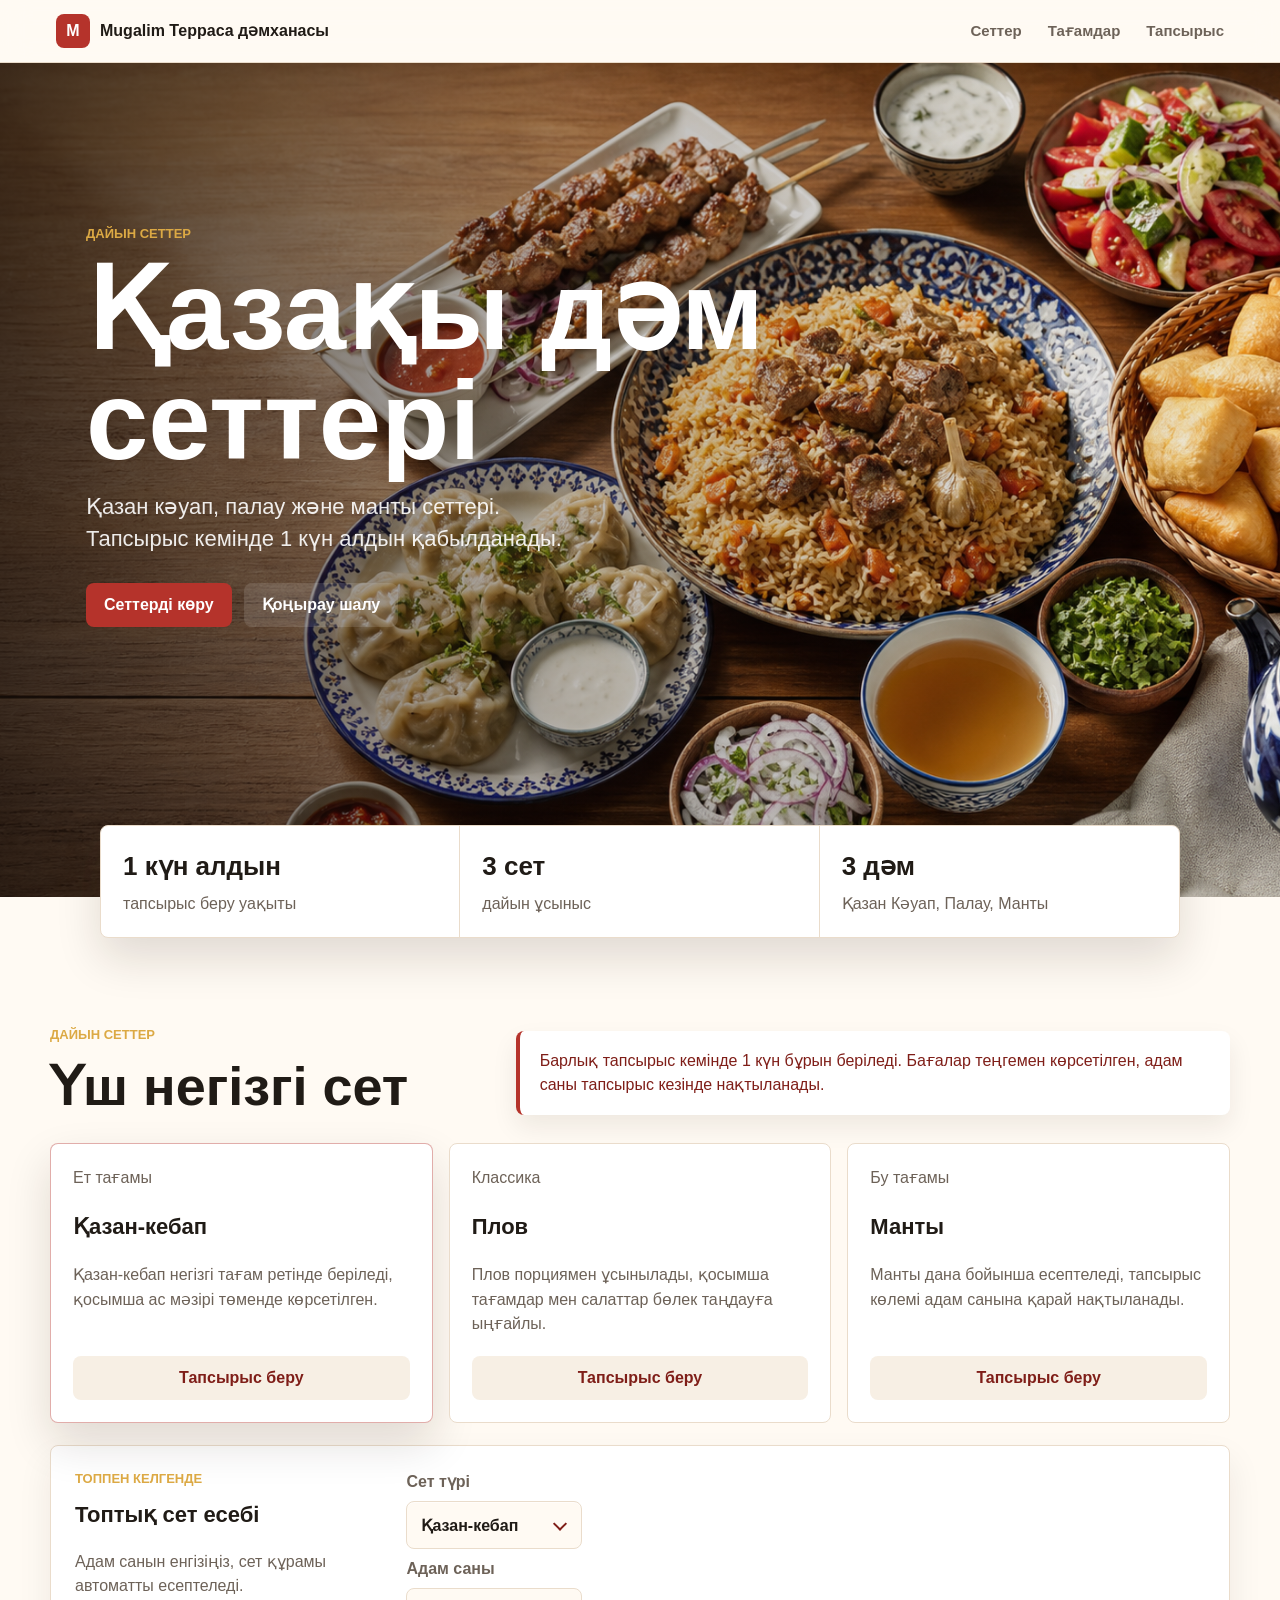
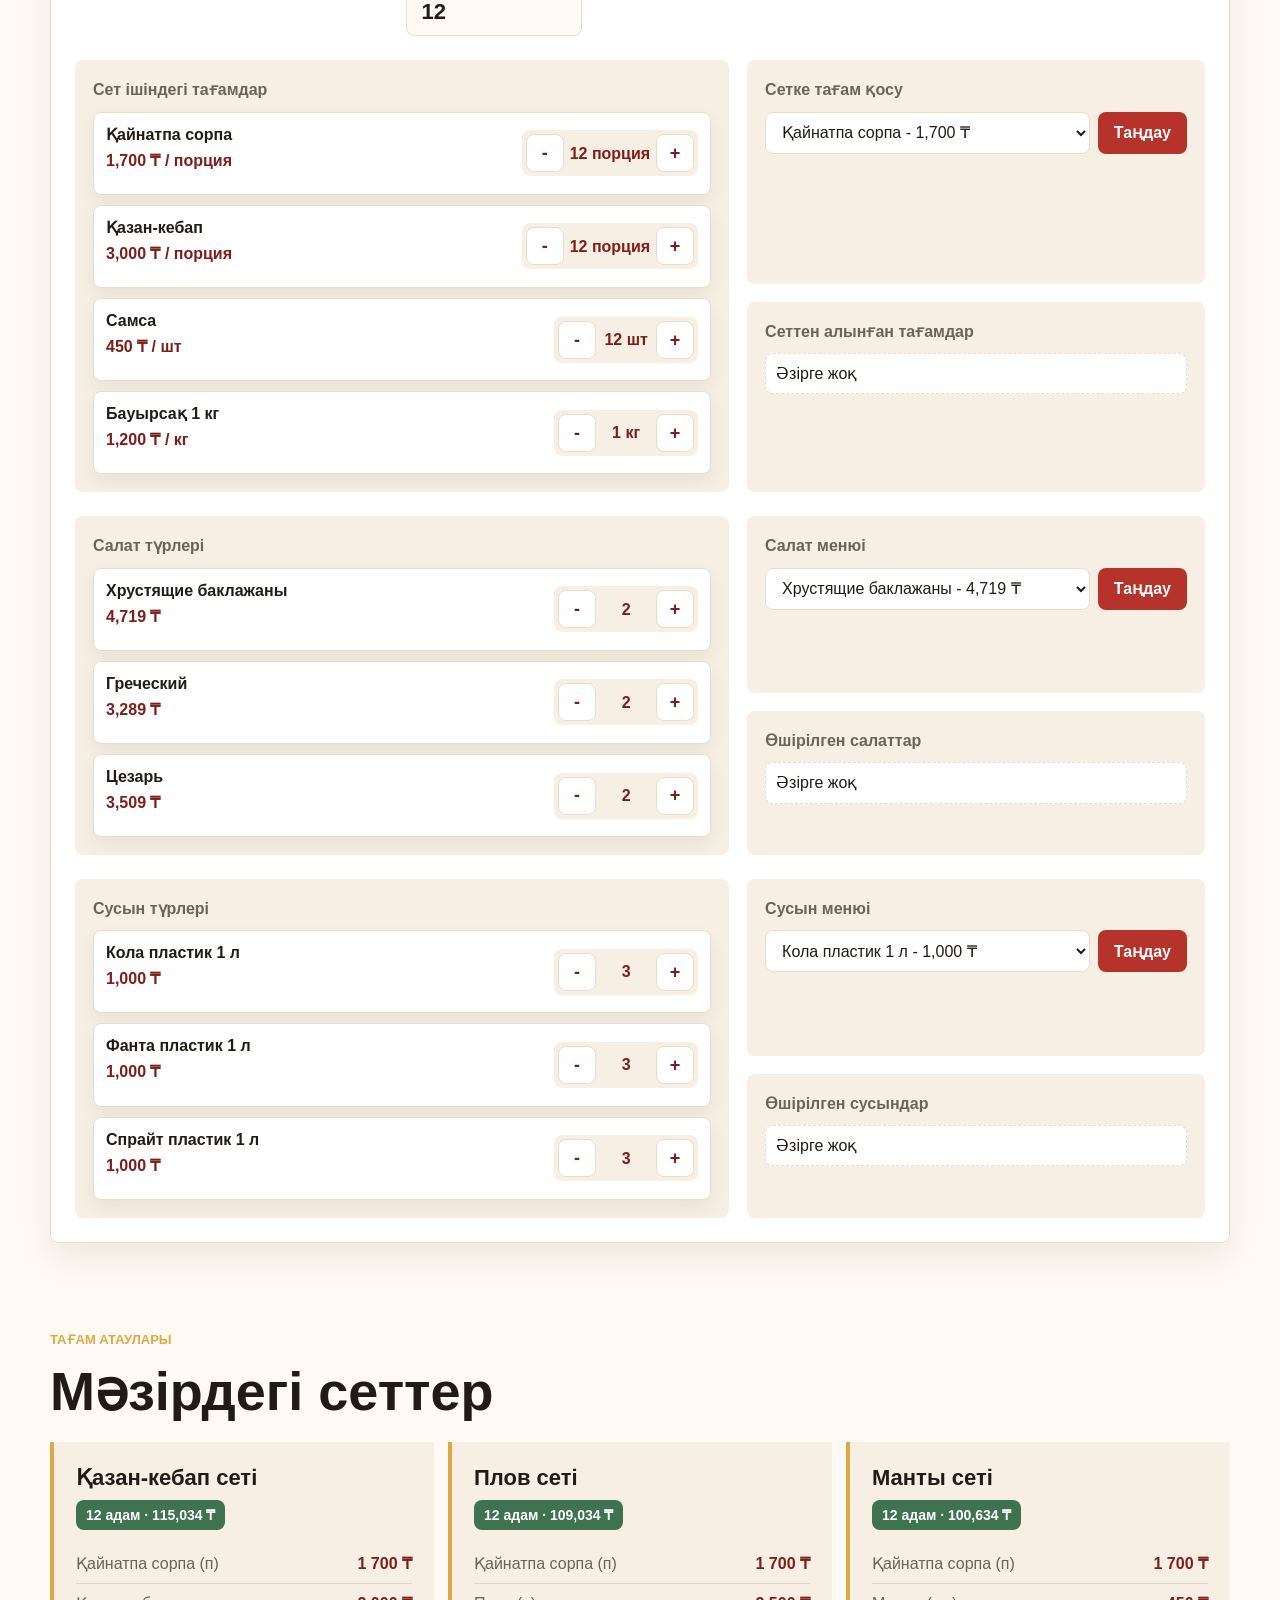
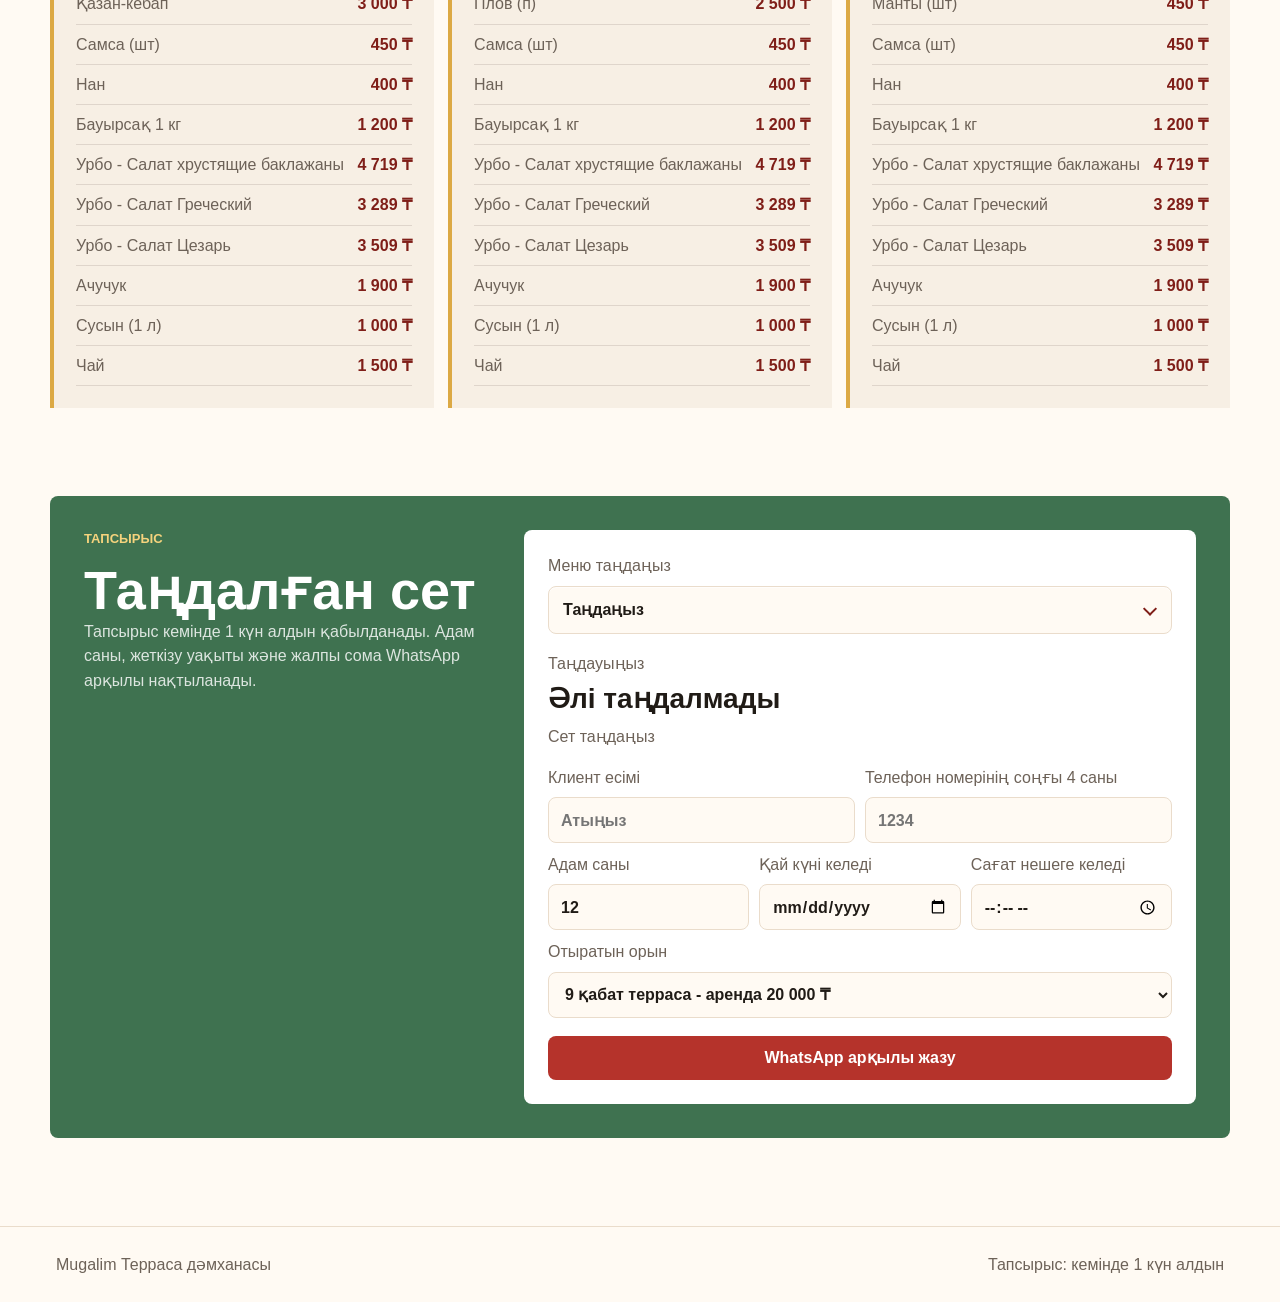
==== index.html @ ca26841d "Add files via upload" ====
<!doctype html>
<html lang="kk">
  <head>
    <meta charset="utf-8" />
    <meta name="viewport" content="width=device-width, initial-scale=1" />
    <title>Mugalim Терраса дәмханасы</title>
    <link rel="stylesheet" href="styles.css" />
  </head>
  <body>
    <header class="topbar">
      <a class="brand" href="#top" aria-label="Басты бет">
        <span class="brand-mark">M</span>
        <span>Mugalim Терраса дәмханасы</span>
      </a>
      <nav class="nav" aria-label="Бөлімдер">
        <a href="#sets">Сеттер</a>
        <a href="#menu">Тағамдар</a>
        <a href="#order">Тапсырыс</a>
      </nav>
    </header>

    <main id="top">
      <section class="hero" aria-labelledby="hero-title">
        <img src="assets/dastarhan-hero.png" alt="Mugalim Терраса дәмханасының тағамдары" />
        <div class="hero-shade"></div>
        <div class="hero-content">
          <p class="eyebrow">Дайын сеттер</p>
          <h1 id="hero-title">Қазақы дәм сеттері</h1>
          <p class="hero-copy">
            Қазан кәуап, палау және манты сеттері. Тапсырыс кемінде 1 күн алдын қабылданады.
          </p>
          <div class="hero-actions">
            <a class="button primary" href="#sets">Сеттерді көру</a>
            <a class="button ghost" href="tel:+77787783636">Қоңырау шалу</a>
          </div>
        </div>
      </section>

      <section class="quick-panel" aria-label="Жылдам ақпарат">
        <div>
          <strong>1 күн алдын</strong>
          <span>тапсырыс беру уақыты</span>
        </div>
        <div>
          <strong>3 сет</strong>
          <span>дайын ұсыныс</span>
        </div>
        <div>
          <strong>3 дәм</strong>
          <span>Қазан Кәуап, Палау, Манты</span>
        </div>
      </section>

      <section class="section" id="sets">
        <div class="section-head">
          <div>
            <p class="eyebrow">Дайын сеттер</p>
            <h2>Үш негізгі сет</h2>
          </div>
          <p class="notice">Барлық тапсырыс кемінде 1 күн бұрын беріледі. Бағалар теңгемен көрсетілген, адам саны тапсырыс кезінде нақтыланады.</p>
        </div>

        <div class="set-grid">
          <article class="set-card accent">
            <div class="set-top">
              <span>Ет тағамы</span>
            </div>
            <h3>Қазан-кебап</h3>
            <p>Қазан-кебап негізгі тағам ретінде беріледі, қосымша ас мәзірі төменде көрсетілген.</p>
            <button type="button" data-name="Қазан-кебап" data-price="3 000 ₸">Тапсырыс беру</button>
          </article>

          <article class="set-card">
            <div class="set-top">
              <span>Классика</span>
            </div>
            <h3>Плов</h3>
            <p>Плов порциямен ұсынылады, қосымша тағамдар мен салаттар бөлек таңдауға ыңғайлы.</p>
            <button type="button" data-name="Плов" data-price="2 500 ₸">Тапсырыс беру</button>
          </article>

          <article class="set-card">
            <div class="set-top">
              <span>Бу тағамы</span>
            </div>
            <h3>Манты</h3>
            <p>Манты дана бойынша есептеледі, тапсырыс көлемі адам санына қарай нақтыланады.</p>
            <button type="button" data-name="Манты" data-price="450 ₸ / шт">Тапсырыс беру</button>
          </article>
        </div>

        <div class="group-calculator" aria-labelledby="group-title">
          <div class="calculator-copy">
            <p class="eyebrow">Топпен келгенде</p>
            <h3 id="group-title">Топтық сет есебі</h3>
            <p>Адам санын енгізіңіз, сет құрамы автоматты есептеледі.</p>
          </div>
          <div class="calculator-controls">
            <label class="people-control">
              <span>Сет түрі</span>
              <select id="set-type">
                <option value="kebab">Қазан-кебап</option>
                <option value="plov">Плов</option>
                <option value="manty">Манты</option>
              </select>
            </label>
            <label class="people-control">
              <span>Адам саны</span>
              <input id="people-count" type="number" min="1" max="120" value="12" inputmode="numeric" />
            </label>
          </div>
          <div class="calc-grid" aria-live="polite">
            <div class="calc-item">
              <span>Қайнатпа сорпа</span>
              <strong id="calc-soup">12 порция</strong>
              <small>адам басына 1</small>
            </div>
            <div class="calc-item">
              <span id="calc-main-name">Қазан-кебап</span>
              <strong id="calc-main">12 порция</strong>
              <small id="calc-main-rule">адам басына 1</small>
            </div>
            <div class="calc-item">
              <span>Самса</span>
              <strong id="calc-samsa">2 тарелка / 12 дана</strong>
              <small>1 тарелкада 6 дана</small>
              <div class="stepper" aria-label="Самса тарелка санын өзгерту">
                <button type="button" data-adjust="samsa" data-delta="-1">-</button>
                <button type="button" data-adjust="samsa" data-delta="1">+</button>
              </div>
            </div>
            <div class="calc-item">
              <span>Сусын</span>
              <strong id="calc-drinks">3 топтама / 9 литр</strong>
              <small>әр 4 адамға 1 топтама, 3 литр: кола, фанта, спрайт</small>
            </div>
            <div class="calc-item">
              <span>Бауырсақ</span>
              <strong id="calc-baursak">1 кг</strong>
              <small>әр 12 адамға 1 кг</small>
            </div>
            <div class="calc-item">
              <span>Салат</span>
              <strong id="calc-salad">6 тарелка</strong>
              <small>әр 2 адамға 1 тарелка</small>
              <div class="stepper" aria-label="Салат тарелка санын өзгерту">
                <button type="button" data-adjust="salad" data-delta="-1">-</button>
                <button type="button" data-adjust="salad" data-delta="1">+</button>
              </div>
            </div>
          </div>
          <div class="salad-editor">
            <div>
              <span>Сет ішіндегі тағамдар</span>
              <ul id="food-list"></ul>
            </div>
            <form id="food-form" class="salad-form">
              <label for="food-menu">Сетке тағам қосу</label>
              <div>
                <select id="food-menu"></select>
                <button type="submit">Таңдау</button>
              </div>
              <p id="food-notice" class="salad-notice" aria-live="polite"></p>
            </form>
            <div class="removed-salads">
              <span>Сеттен алынған тағамдар</span>
              <ul id="removed-food-list"></ul>
            </div>
          </div>
          <div class="salad-editor">
            <div>
              <span>Салат түрлері</span>
              <ul id="salad-list"></ul>
            </div>
            <form id="salad-form" class="salad-form">
              <label for="salad-menu">Салат менюі</label>
              <div>
                <select id="salad-menu"></select>
                <button type="submit">Таңдау</button>
              </div>
              <p id="salad-notice" class="salad-notice" aria-live="polite"></p>
            </form>
            <div class="removed-salads">
              <span>Өшірілген салаттар</span>
              <ul id="removed-salad-list"></ul>
            </div>
          </div>
          <div class="salad-editor">
            <div>
              <span>Сусын түрлері</span>
              <ul id="drink-list"></ul>
            </div>
            <form id="drink-form" class="salad-form">
              <label for="drink-menu">Сусын менюі</label>
              <div>
                <select id="drink-menu"></select>
                <button type="submit">Таңдау</button>
              </div>
              <p id="drink-notice" class="salad-notice" aria-live="polite"></p>
            </form>
            <div class="removed-salads">
              <span>Өшірілген сусындар</span>
              <ul id="removed-drink-list"></ul>
            </div>
          </div>
          <div class="total-panel" aria-live="polite">
            <div>
              <span>Қазан-кебап</span>
              <strong id="total-kebab">0 ₸</strong>
            </div>
            <div>
              <span>Плов</span>
              <strong id="total-plov">0 ₸</strong>
            </div>
            <div>
              <span>Манты</span>
              <strong id="total-manty">0 ₸</strong>
            </div>
          </div>
        </div>
      </section>

      <section class="section menu-section" id="menu">
        <div class="menu-heading">
          <p class="eyebrow">Тағам атаулары</p>
          <h2>Мәзірдегі сеттер</h2>
        </div>
        <div class="menu-list">
          <div>
            <h3>Қазан-кебап сеті <span class="menu-summary" id="menu-kebab-summary">12 адам · 0 ₸</span></h3>
            <dl class="price-list">
              <div><dt>Қайнатпа сорпа (п)</dt><dd>1 700 ₸</dd></div>
              <div><dt>Қазан-кебап</dt><dd>3 000 ₸</dd></div>
              <div><dt>Самса (шт)</dt><dd>450 ₸</dd></div>
              <div><dt>Нан</dt><dd>400 ₸</dd></div>
              <div><dt>Бауырсақ 1 кг</dt><dd>1 200 ₸</dd></div>
              <div><dt>Урбо - Салат хрустящие баклажаны</dt><dd>4 719 ₸</dd></div>
              <div><dt>Урбо - Салат Греческий</dt><dd>3 289 ₸</dd></div>
              <div><dt>Урбо - Салат Цезарь</dt><dd>3 509 ₸</dd></div>
              <div><dt>Ачучук</dt><dd>1 900 ₸</dd></div>
              <div><dt>Сусын (1 л)</dt><dd>1 000 ₸</dd></div>
              <div><dt>Чай</dt><dd>1 500 ₸</dd></div>
            </dl>
          </div>
          <div>
            <h3>Плов сеті <span class="menu-summary" id="menu-plov-summary">12 адам · 0 ₸</span></h3>
            <dl class="price-list">
              <div><dt>Қайнатпа сорпа (п)</dt><dd>1 700 ₸</dd></div>
              <div><dt>Плов (п)</dt><dd>2 500 ₸</dd></div>
              <div><dt>Самса (шт)</dt><dd>450 ₸</dd></div>
              <div><dt>Нан</dt><dd>400 ₸</dd></div>
              <div><dt>Бауырсақ 1 кг</dt><dd>1 200 ₸</dd></div>
              <div><dt>Урбо - Салат хрустящие баклажаны</dt><dd>4 719 ₸</dd></div>
              <div><dt>Урбо - Салат Греческий</dt><dd>3 289 ₸</dd></div>
              <div><dt>Урбо - Салат Цезарь</dt><dd>3 509 ₸</dd></div>
              <div><dt>Ачучук</dt><dd>1 900 ₸</dd></div>
              <div><dt>Сусын (1 л)</dt><dd>1 000 ₸</dd></div>
              <div><dt>Чай</dt><dd>1 500 ₸</dd></div>
            </dl>
          </div>
          <div>
            <h3>Манты сеті <span class="menu-summary" id="menu-manty-summary">12 адам · 0 ₸</span></h3>
            <dl class="price-list">
              <div><dt>Қайнатпа сорпа (п)</dt><dd>1 700 ₸</dd></div>
              <div><dt>Манты (шт)</dt><dd>450 ₸</dd></div>
              <div><dt>Самса (шт)</dt><dd>450 ₸</dd></div>
              <div><dt>Нан</dt><dd>400 ₸</dd></div>
              <div><dt>Бауырсақ 1 кг</dt><dd>1 200 ₸</dd></div>
              <div><dt>Урбо - Салат хрустящие баклажаны</dt><dd>4 719 ₸</dd></div>
              <div><dt>Урбо - Салат Греческий</dt><dd>3 289 ₸</dd></div>
              <div><dt>Урбо - Салат Цезарь</dt><dd>3 509 ₸</dd></div>
              <div><dt>Ачучук</dt><dd>1 900 ₸</dd></div>
              <div><dt>Сусын (1 л)</dt><dd>1 000 ₸</dd></div>
              <div><dt>Чай</dt><dd>1 500 ₸</dd></div>
            </dl>
          </div>
        </div>
      </section>

      <section class="order" id="order">
        <div>
          <p class="eyebrow">Тапсырыс</p>
          <h2>Таңдалған сет</h2>
          <p class="order-copy">
            Тапсырыс кемінде 1 күн алдын қабылданады. Адам саны, жеткізу уақыты және жалпы сома WhatsApp арқылы нақтыланады.
          </p>
        </div>
        <aside class="order-box" aria-live="polite">
          <label class="order-select" for="order-set-select">
            <span>Меню таңдаңыз</span>
            <select id="order-set-select">
              <option value="">Таңдаңыз</option>
              <option value="kebab">Қазан-кебап</option>
              <option value="plov">Плов</option>
              <option value="manty">Манты</option>
            </select>
          </label>
          <span>Таңдауыңыз</span>
          <strong id="chosen-name">Әлі таңдалмады</strong>
          <p id="chosen-price">Сет таңдаңыз</p>
          <div class="order-details">
            <label for="client-name">
              <span>Клиент есімі</span>
              <input id="client-name" type="text" placeholder="Атыңыз" autocomplete="name" />
            </label>
            <label for="client-phone-last">
              <span>Телефон номерінің соңғы 4 саны</span>
              <input id="client-phone-last" type="text" maxlength="4" inputmode="numeric" pattern="[0-9]{4}" placeholder="1234" />
            </label>
            <label for="order-people">
              <span>Адам саны</span>
              <input id="order-people" type="number" min="1" max="120" value="12" inputmode="numeric" />
            </label>
            <label for="order-date">
              <span>Қай күні келеді</span>
              <input id="order-date" type="date" />
            </label>
            <label for="order-time">
              <span>Сағат нешеге келеді</span>
              <input id="order-time" type="time" />
            </label>
            <label for="order-venue">
              <span>Отыратын орын</span>
              <select id="order-venue">
                <option value="terrace">9 қабат терраса - аренда 20 000 ₸</option>
                <option value="urbo">1 қабат Урбо кофейня - аренда 0 ₸</option>
              </select>
            </label>
          </div>
          <a id="whatsapp-link" class="button primary full" href="https://wa.me/77787783636" target="_blank" rel="noreferrer">WhatsApp арқылы жазу</a>
        </aside>
      </section>
    </main>

    <footer class="footer">
      <span>Mugalim Терраса дәмханасы</span>
      <span>Тапсырыс: кемінде 1 күн алдын</span>
    </footer>

    <script src="script.js"></script>
  </body>
</html>
---- styles.css ----
:root {
  --ink: #201b16;
  --muted: #6d6258;
  --paper: #fffaf3;
  --line: #eadccb;
  --brand: #b5332b;
  --brand-dark: #7f1e18;
  --leaf: #3f7250;
  --gold: #dca944;
  --cream: #f7efe4;
  --white: #ffffff;
  --shadow: 0 20px 45px rgba(35, 24, 16, 0.14);
  --font-main: "Segoe UI", "Inter", "Roboto", Arial, sans-serif;
}

* {
  box-sizing: border-box;
}

html {
  scroll-behavior: smooth;
}

body {
  margin: 0;
  color: var(--ink);
  background: var(--paper);
  font-family: var(--font-main);
  font-size: 16px;
  line-height: 1.45;
  text-rendering: optimizeLegibility;
  -webkit-font-smoothing: antialiased;
}

a {
  color: inherit;
  text-decoration: none;
}

button,
a.button {
  min-height: 44px;
  border: 0;
  border-radius: 8px;
  font: inherit;
  font-weight: 700;
  letter-spacing: 0;
  cursor: pointer;
}

.topbar {
  position: sticky;
  top: 0;
  z-index: 10;
  display: flex;
  align-items: center;
  justify-content: space-between;
  gap: 18px;
  padding: 14px clamp(18px, 5vw, 56px);
  background: rgba(255, 250, 243, 0.92);
  border-bottom: 1px solid var(--line);
  backdrop-filter: blur(14px);
}

.brand,
.nav {
  display: flex;
  align-items: center;
}

.brand {
  gap: 10px;
  font-weight: 750;
  line-height: 1.15;
}

.brand-mark {
  display: grid;
  place-items: center;
  width: 34px;
  height: 34px;
  border-radius: 8px;
  color: var(--white);
  background: var(--brand);
}

.nav {
  gap: clamp(10px, 3vw, 26px);
  color: var(--muted);
  font-size: 15px;
  font-weight: 600;
}

.nav a:hover {
  color: var(--brand-dark);
}

.hero {
  position: relative;
  min-height: calc(100vh - 66px);
  display: flex;
  align-items: center;
  overflow: hidden;
}

.hero img {
  position: absolute;
  inset: 0;
  width: 100%;
  height: 100%;
  object-fit: cover;
}

.hero-shade {
  position: absolute;
  inset: 0;
  background: linear-gradient(90deg, rgba(24, 15, 10, 0.78), rgba(24, 15, 10, 0.28) 46%, rgba(24, 15, 10, 0.04));
}

.hero-content {
  position: relative;
  width: min(680px, calc(100% - 36px));
  margin-left: clamp(18px, 7vw, 86px);
  padding-bottom: 12vh;
  color: var(--white);
}

.eyebrow {
  margin: 0 0 12px;
  color: var(--gold);
  font-size: 13px;
  font-weight: 750;
  letter-spacing: 0;
  text-transform: uppercase;
}

h1,
h2,
h3,
p {
  margin-top: 0;
}

h1 {
  max-width: 11ch;
  margin-bottom: 16px;
  font-size: clamp(48px, 9vw, 112px);
  line-height: 0.98;
  letter-spacing: 0;
  font-weight: 800;
}

h2 {
  margin-bottom: 0;
  font-size: clamp(30px, 5vw, 54px);
  line-height: 1.08;
  letter-spacing: 0;
  font-weight: 800;
}

h3 {
  font-size: 22px;
  line-height: 1.25;
  font-weight: 750;
}

.hero-copy {
  max-width: 520px;
  color: rgba(255, 255, 255, 0.9);
  font-size: clamp(17px, 2.2vw, 22px);
  line-height: 1.45;
}

.hero-actions {
  display: flex;
  flex-wrap: wrap;
  gap: 12px;
  margin-top: 28px;
}

.button {
  display: inline-flex;
  align-items: center;
  justify-content: center;
  padding: 0 18px;
}

.primary {
  color: var(--white);
  background: var(--brand);
}

.primary:hover {
  background: var(--brand-dark);
}

.ghost {
  color: var(--white);
  border: 1px solid rgba(255, 255, 255, 0.58);
  background: rgba(255, 255, 255, 0.12);
}

.quick-panel {
  display: grid;
  grid-template-columns: repeat(3, 1fr);
  width: min(1080px, calc(100% - 36px));
  margin: -72px auto 0;
  position: relative;
  z-index: 2;
  overflow: hidden;
  border: 1px solid var(--line);
  border-radius: 8px;
  background: var(--white);
  box-shadow: var(--shadow);
}

.quick-panel div {
  padding: 22px;
  border-right: 1px solid var(--line);
}

.quick-panel div:last-child {
  border-right: 0;
}

.quick-panel strong,
.quick-panel span {
  display: block;
}

.quick-panel strong {
  margin-bottom: 6px;
  font-size: 26px;
}

.quick-panel span {
  color: var(--muted);
}

.section,
.order {
  width: min(1180px, calc(100% - 36px));
  margin: 88px auto;
}

.section-head,
.order,
.split {
  display: grid;
  grid-template-columns: minmax(260px, 0.85fr) minmax(0, 1.4fr);
  gap: 32px;
  align-items: start;
}

.menu-section {
  display: grid;
  gap: 22px;
}

.menu-heading {
  max-width: 760px;
}

.filters {
  display: flex;
  flex-wrap: wrap;
  justify-content: flex-end;
  gap: 8px;
}

.filter {
  padding: 0 14px;
  color: var(--muted);
  background: var(--white);
  border: 1px solid var(--line);
}

.filter.active,
.filter:hover {
  color: var(--white);
  background: var(--leaf);
  border-color: var(--leaf);
}

.notice {
  margin: 0;
  align-self: end;
  padding: 18px 20px;
  border-left: 4px solid var(--brand);
  border-radius: 8px;
  color: var(--brand-dark);
  background: var(--white);
  line-height: 1.5;
  box-shadow: 0 12px 26px rgba(35, 24, 16, 0.08);
}

.set-grid {
  display: grid;
  grid-template-columns: repeat(3, 1fr);
  gap: 16px;
  margin-top: 28px;
}

.set-card {
  min-height: 280px;
  display: flex;
  flex-direction: column;
  padding: 22px;
  border: 1px solid var(--line);
  border-radius: 8px;
  background: var(--white);
}

.set-card.accent {
  border-color: rgba(181, 51, 43, 0.4);
  box-shadow: var(--shadow);
}

.set-card.hidden {
  display: none;
}

.set-top {
  display: flex;
  align-items: center;
  justify-content: space-between;
  gap: 10px;
  margin-bottom: 24px;
  color: var(--muted);
}

.set-top strong {
  color: var(--brand-dark);
  font-weight: 750;
}

.set-card p {
  color: var(--muted);
  line-height: 1.55;
}

.set-card h3,
.menu-list h3,
.calculator-copy h3 {
  letter-spacing: 0;
}

.set-card button {
  margin-top: auto;
  color: var(--brand-dark);
  background: var(--cream);
}

.set-card button:hover {
  color: var(--white);
  background: var(--brand);
}

.group-calculator {
  display: grid;
  grid-template-columns: minmax(220px, 0.8fr) minmax(170px, 0.45fr) minmax(0, 1.55fr);
  gap: 20px;
  align-items: start;
  margin-top: 22px;
  padding: 24px;
  border: 1px solid var(--line);
  border-radius: 8px;
  background: var(--white);
  box-shadow: 0 16px 34px rgba(35, 24, 16, 0.08);
}

.calculator-copy p:last-child {
  margin-bottom: 0;
  color: var(--muted);
  line-height: 1.5;
}

.calculator-controls,
.people-control {
  display: grid;
  gap: 8px;
}

.people-control span {
  color: var(--muted);
  font-weight: 650;
}

.people-control input,
.people-control select {
  width: 100%;
  min-height: 48px;
  padding: 0 14px;
  border: 1px solid var(--line);
  border-radius: 8px;
  color: var(--ink);
  background: var(--paper);
  font: inherit;
  font-size: 22px;
  font-weight: 750;
}

.native-select-hidden {
  display: none;
}

.custom-select {
  position: relative;
  z-index: 3;
}

.custom-select-button {
  position: relative;
  width: 100%;
  min-height: 48px;
  padding: 0 42px 0 14px;
  color: var(--ink);
  background: var(--paper);
  border: 1px solid var(--line);
  border-radius: 8px;
  text-align: left;
  font-weight: 750;
  box-shadow: inset 0 1px 0 rgba(255, 255, 255, 0.72);
}

.custom-select-button::after {
  content: "";
  position: absolute;
  top: 50%;
  right: 16px;
  width: 8px;
  height: 8px;
  border-right: 2px solid var(--brand-dark);
  border-bottom: 2px solid var(--brand-dark);
  transform: translateY(-62%) rotate(45deg);
  transition: transform 0.18s ease;
}

.custom-select.open .custom-select-button {
  border-color: rgba(181, 51, 43, 0.48);
  box-shadow: 0 0 0 3px rgba(181, 51, 43, 0.1);
}

.custom-select.open .custom-select-button::after {
  transform: translateY(-35%) rotate(225deg);
}

.custom-select-menu {
  position: absolute;
  top: calc(100% + 8px);
  left: 0;
  right: 0;
  display: none;
  padding: 6px;
  border: 1px solid var(--line);
  border-radius: 8px;
  background: var(--white);
  box-shadow: 0 18px 36px rgba(35, 24, 16, 0.18);
}

.custom-select.open .custom-select-menu {
  display: grid;
  gap: 4px;
}

.custom-select-option {
  width: 100%;
  min-height: 42px;
  padding: 0 12px;
  color: var(--ink);
  background: transparent;
  text-align: left;
  font-weight: 650;
}

.custom-select-option:hover,
.custom-select-option.selected {
  color: var(--white);
  background: var(--brand);
}

.calc-grid {
  display: none;
  grid-template-columns: repeat(2, minmax(0, 1fr));
  gap: 10px;
}

.calc-item {
  min-height: 118px;
  display: grid;
  align-content: start;
  gap: 6px;
  padding: 16px;
  border-radius: 8px;
  background: var(--cream);
}

.calc-item span,
.calc-item small {
  color: var(--muted);
}

.calc-item strong {
  color: var(--brand-dark);
  font-size: 20px;
  line-height: 1.2;
  font-weight: 750;
}

.stepper {
  display: grid;
  grid-template-columns: repeat(2, 44px);
  gap: 8px;
  margin-top: 8px;
}

.stepper button,
.salad-form button,
#salad-list button,
#drink-list button,
#food-list button {
  min-height: 38px;
  border-radius: 8px;
}

.stepper button {
  color: var(--white);
  background: var(--leaf);
  font-size: 22px;
}

.salad-editor {
  grid-column: 1 / -1;
  display: grid;
  grid-template-columns: minmax(0, 1fr) minmax(260px, 0.7fr);
  gap: 18px;
  padding-top: 4px;
}

.salad-editor > div,
.salad-form {
  padding: 18px;
  border-radius: 8px;
  background: var(--cream);
}

.salad-editor > div:first-child {
  grid-row: span 2;
}

.salad-editor span,
.salad-form label {
  display: block;
  margin-bottom: 10px;
  color: var(--muted);
  font-weight: 750;
}

#salad-list,
#drink-list,
#food-list,
#removed-salad-list,
#removed-drink-list,
#removed-food-list {
  display: grid;
  gap: 10px;
  margin: 0;
  padding: 0;
  list-style: none;
}

#salad-list li,
#drink-list li,
#food-list li {
  display: grid;
  grid-template-columns: minmax(180px, 1fr) auto;
  align-items: center;
  gap: 10px;
  padding: 12px;
  border: 1px solid var(--line);
  border-radius: 8px;
  background: var(--white);
  box-shadow: 0 8px 18px rgba(35, 24, 16, 0.06);
}

#salad-list li.is-custom,
#drink-list li.is-custom,
#food-list li.is-custom {
  border-color: rgba(181, 51, 43, 0.42);
  background: #fff3df;
  box-shadow: 0 10px 22px rgba(181, 51, 43, 0.12);
}

#salad-list li.is-custom .salad-qty,
#drink-list li.is-custom .salad-qty,
#food-list li.is-custom .salad-qty {
  background: #f7dfc0;
}

.salad-info {
  display: grid;
  gap: 4px;
  min-width: 0;
}

.salad-info strong {
  color: var(--ink);
  line-height: 1.25;
}

.salad-info span {
  color: var(--brand-dark);
  font-weight: 750;
}

.salad-qty {
  display: grid;
  grid-template-columns: 38px minmax(48px, auto) 38px;
  align-items: center;
  gap: 6px;
  padding: 4px;
  border-radius: 8px;
  background: var(--cream);
}

.salad-qty span {
  margin: 0;
  text-align: center;
  color: var(--brand-dark);
  font-weight: 750;
}

#salad-list button,
#drink-list button,
#food-list button {
  width: 38px;
  color: var(--brand-dark);
  background: var(--white);
  border: 1px solid var(--line);
  font-size: 18px;
}

.removed-salads {
  padding: 18px;
  border-radius: 8px;
  background: var(--cream);
}

#removed-salad-list li,
#removed-drink-list li,
#removed-food-list li {
  display: grid;
  grid-template-columns: minmax(0, 1fr) auto;
  gap: 8px;
  align-items: center;
  padding: 8px 10px;
  border: 1px dashed var(--line);
  border-radius: 8px;
  background: var(--white);
}

#removed-salad-list button,
#removed-drink-list button,
#removed-food-list button {
  min-height: 36px;
  padding: 0 12px;
  color: var(--white);
  background: var(--leaf);
}

.salad-form div {
  display: grid;
  grid-template-columns: minmax(0, 1fr) auto;
  gap: 8px;
}

.salad-form input,
.salad-form select {
  min-width: 0;
  min-height: 42px;
  padding: 0 12px;
  border: 1px solid var(--line);
  border-radius: 8px;
  color: var(--ink);
  background: var(--white);
  font: inherit;
}

.salad-form button {
  padding: 0 16px;
  color: var(--white);
  background: var(--brand);
}

.salad-notice {
  min-height: 22px;
  margin: 10px 0 0;
  color: var(--brand-dark);
  font-weight: 750;
  opacity: 0;
  transition: opacity 0.2s ease;
}

.salad-notice.show {
  opacity: 1;
}

.total-panel {
  display: none;
  grid-column: 1 / -1;
  grid-template-columns: repeat(3, minmax(0, 1fr));
  gap: 10px;
}

.total-panel div {
  display: grid;
  gap: 8px;
  min-height: 96px;
  padding: 16px;
  border-radius: 8px;
  color: var(--white);
  background: var(--leaf);
}

.total-panel span {
  color: rgba(255, 255, 255, 0.78);
}

.total-panel strong {
  font-size: 24px;
  line-height: 1.15;
}

.menu-list {
  display: grid;
  grid-template-columns: repeat(3, 1fr);
  gap: 14px;
}

.menu-list div {
  padding: 22px;
  border-left: 4px solid var(--gold);
  background: var(--cream);
}

.menu-list h3 {
  display: grid;
  gap: 8px;
}

.menu-summary {
  display: inline-flex;
  width: fit-content;
  max-width: 100%;
  padding: 7px 10px;
  border-radius: 8px;
  color: var(--white);
  background: var(--leaf);
  font-size: 14px;
  line-height: 1.2;
  font-weight: 750;
}

.menu-list ul {
  display: grid;
  gap: 10px;
  margin: 0;
  padding-left: 18px;
  color: var(--muted);
}

.price-list {
  display: grid;
  gap: 8px;
  margin: 0;
}

.price-list div {
  display: grid;
  grid-template-columns: minmax(0, 1fr) auto;
  gap: 12px;
  align-items: baseline;
  padding: 0 0 8px;
  border-left: 0;
  border-bottom: 1px solid rgba(109, 98, 88, 0.18);
  background: transparent;
}

.price-list dt,
.price-list dd {
  margin: 0;
}

.price-list dt {
  min-width: 0;
  color: var(--muted);
  line-height: 1.35;
}

.price-list dd {
  color: var(--brand-dark);
  font-weight: 750;
  white-space: nowrap;
}

.order {
  align-items: stretch;
  padding: 34px;
  border-radius: 8px;
  color: var(--white);
  background: var(--leaf);
}

.order .eyebrow {
  color: #f5d37d;
}

.order-copy {
  max-width: 520px;
  color: rgba(255, 255, 255, 0.82);
  line-height: 1.55;
}

.order-box {
  padding: 24px;
  border-radius: 8px;
  color: var(--ink);
  background: var(--white);
}

.order-box span,
.order-box p {
  color: var(--muted);
}

.order-select {
  display: grid;
  gap: 8px;
  margin-bottom: 18px;
}

.order-select span,
.order-details span {
  color: var(--muted);
}

.order-select select,
.order-details input,
.order-details select {
  min-height: 46px;
  padding: 0 12px;
  border: 1px solid var(--line);
  border-radius: 8px;
  color: var(--ink);
  background: var(--paper);
  font: inherit;
  font-weight: 750;
}

.order-details {
  display: grid;
  grid-template-columns: repeat(6, minmax(0, 1fr));
  gap: 10px;
  margin-top: 18px;
}

.order-details label {
  display: grid;
  gap: 8px;
  min-width: 0;
}

.order-details label:nth-child(1),
.order-details label:nth-child(2) {
  grid-column: span 3;
}

.order-details label:nth-child(3),
.order-details label:nth-child(4),
.order-details label:nth-child(5) {
  grid-column: span 2;
}

.order-details label:nth-child(6) {
  grid-column: span 6;
}

.order-details input,
.order-details select {
  width: 100%;
}

.order-box strong {
  display: block;
  margin: 8px 0 10px;
  font-size: 28px;
  line-height: 1.15;
  font-weight: 800;
}

.full {
  width: 100%;
  margin-top: 18px;
}

.footer {
  display: flex;
  justify-content: space-between;
  gap: 18px;
  padding: 26px clamp(18px, 5vw, 56px);
  color: var(--muted);
  border-top: 1px solid var(--line);
}

@media (max-width: 900px) {
  .section-head,
  .order,
  .split,
  .set-grid,
  .group-calculator,
  .menu-list {
    grid-template-columns: 1fr;
  }

  .calc-grid {
    grid-template-columns: 1fr;
  }

  .salad-editor {
    grid-template-columns: 1fr;
  }

  .total-panel {
    grid-template-columns: repeat(2, minmax(0, 1fr));
  }

  #salad-list li,
  #drink-list li,
  #food-list li,
  .salad-form div {
    grid-template-columns: 1fr;
  }

  .salad-qty {
    width: fit-content;
  }

  .order-details {
    grid-template-columns: 1fr;
  }

  .order-details label:nth-child(n) {
    grid-column: 1;
  }

  .filters {
    justify-content: flex-start;
  }

  .quick-panel {
    grid-template-columns: 1fr;
    margin-top: -42px;
  }

  .quick-panel div {
    border-right: 0;
    border-bottom: 1px solid var(--line);
  }

  .quick-panel div:last-child {
    border-bottom: 0;
  }
}

@media (max-width: 620px) {
  .topbar {
    align-items: flex-start;
    flex-direction: column;
  }

  .hero {
    min-height: 700px;
  }

  .hero-shade {
    background: linear-gradient(180deg, rgba(24, 15, 10, 0.85), rgba(24, 15, 10, 0.42));
  }

  .hero-content {
    margin: 0 auto;
    padding-top: 44px;
  }

  .section,
  .order {
    margin: 64px auto;
  }

  .footer {
    flex-direction: column;
  }

  .total-panel {
    grid-template-columns: 1fr;
  }
}
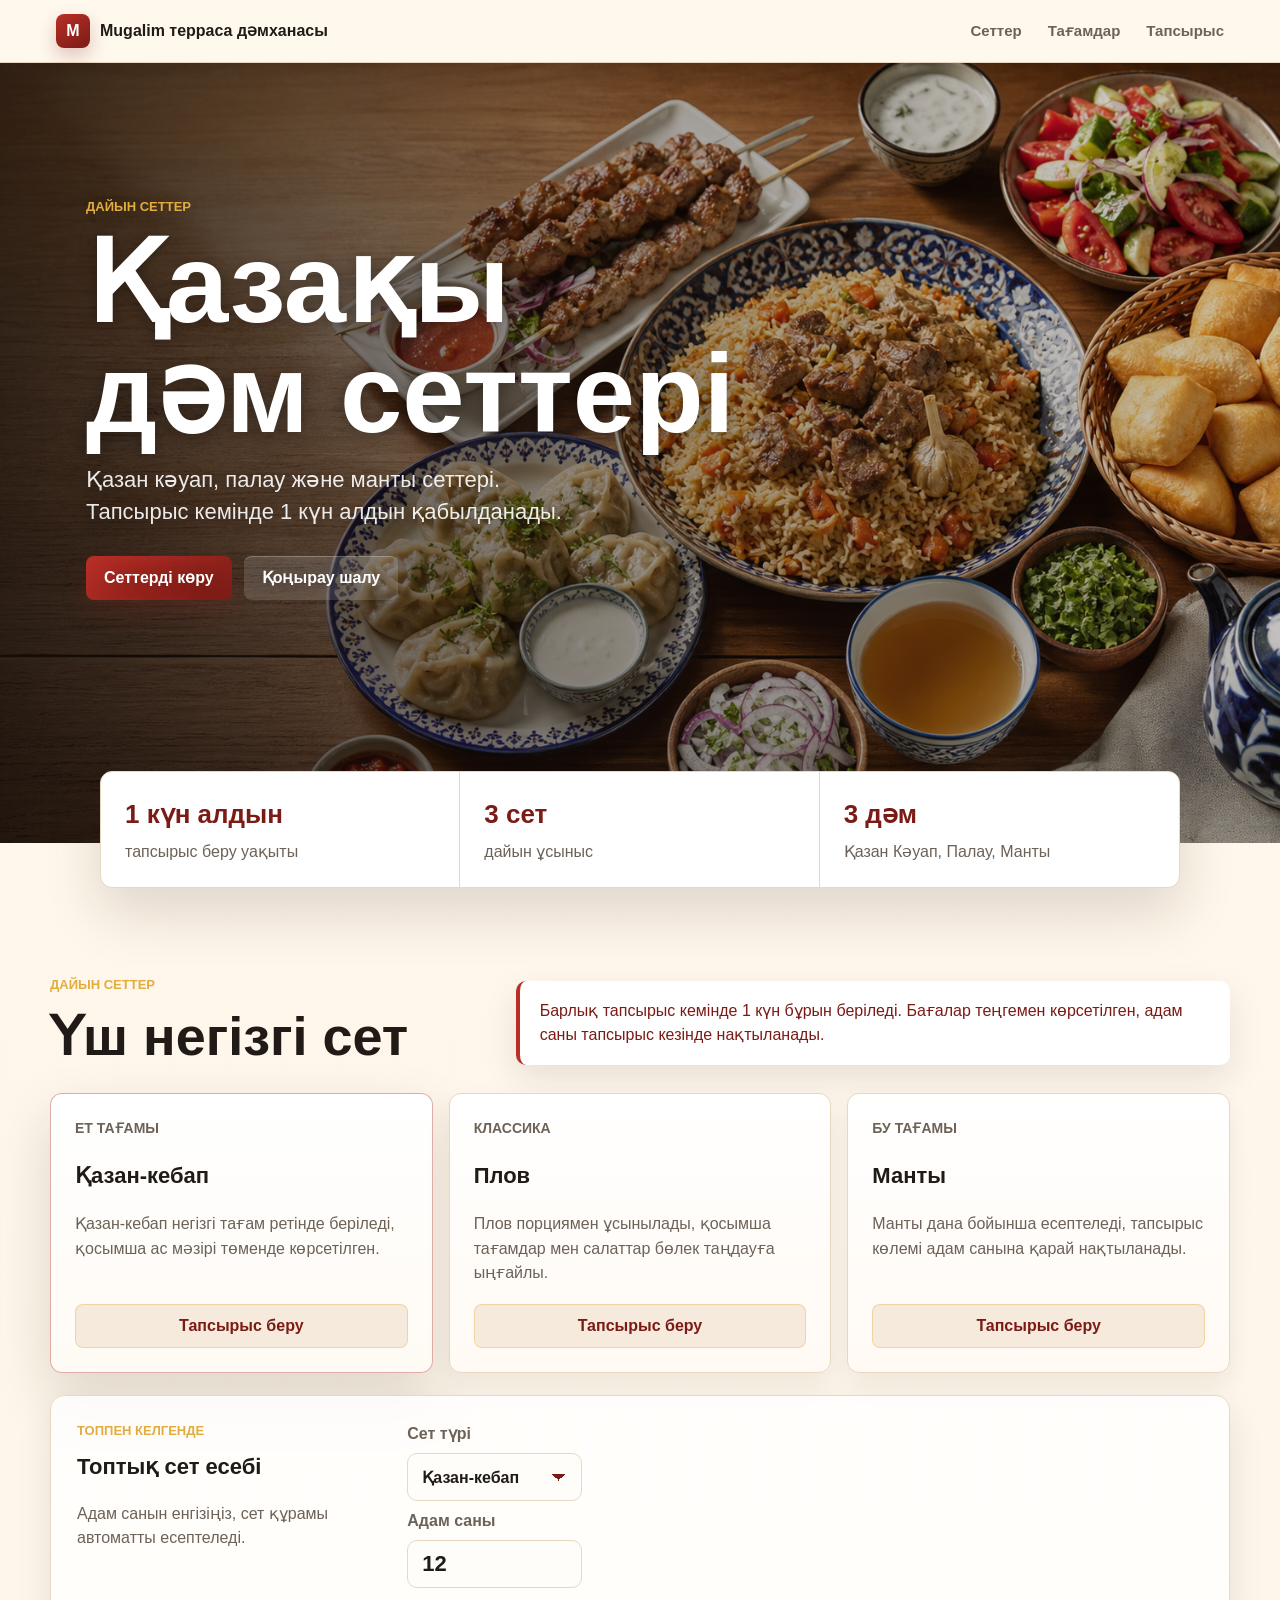
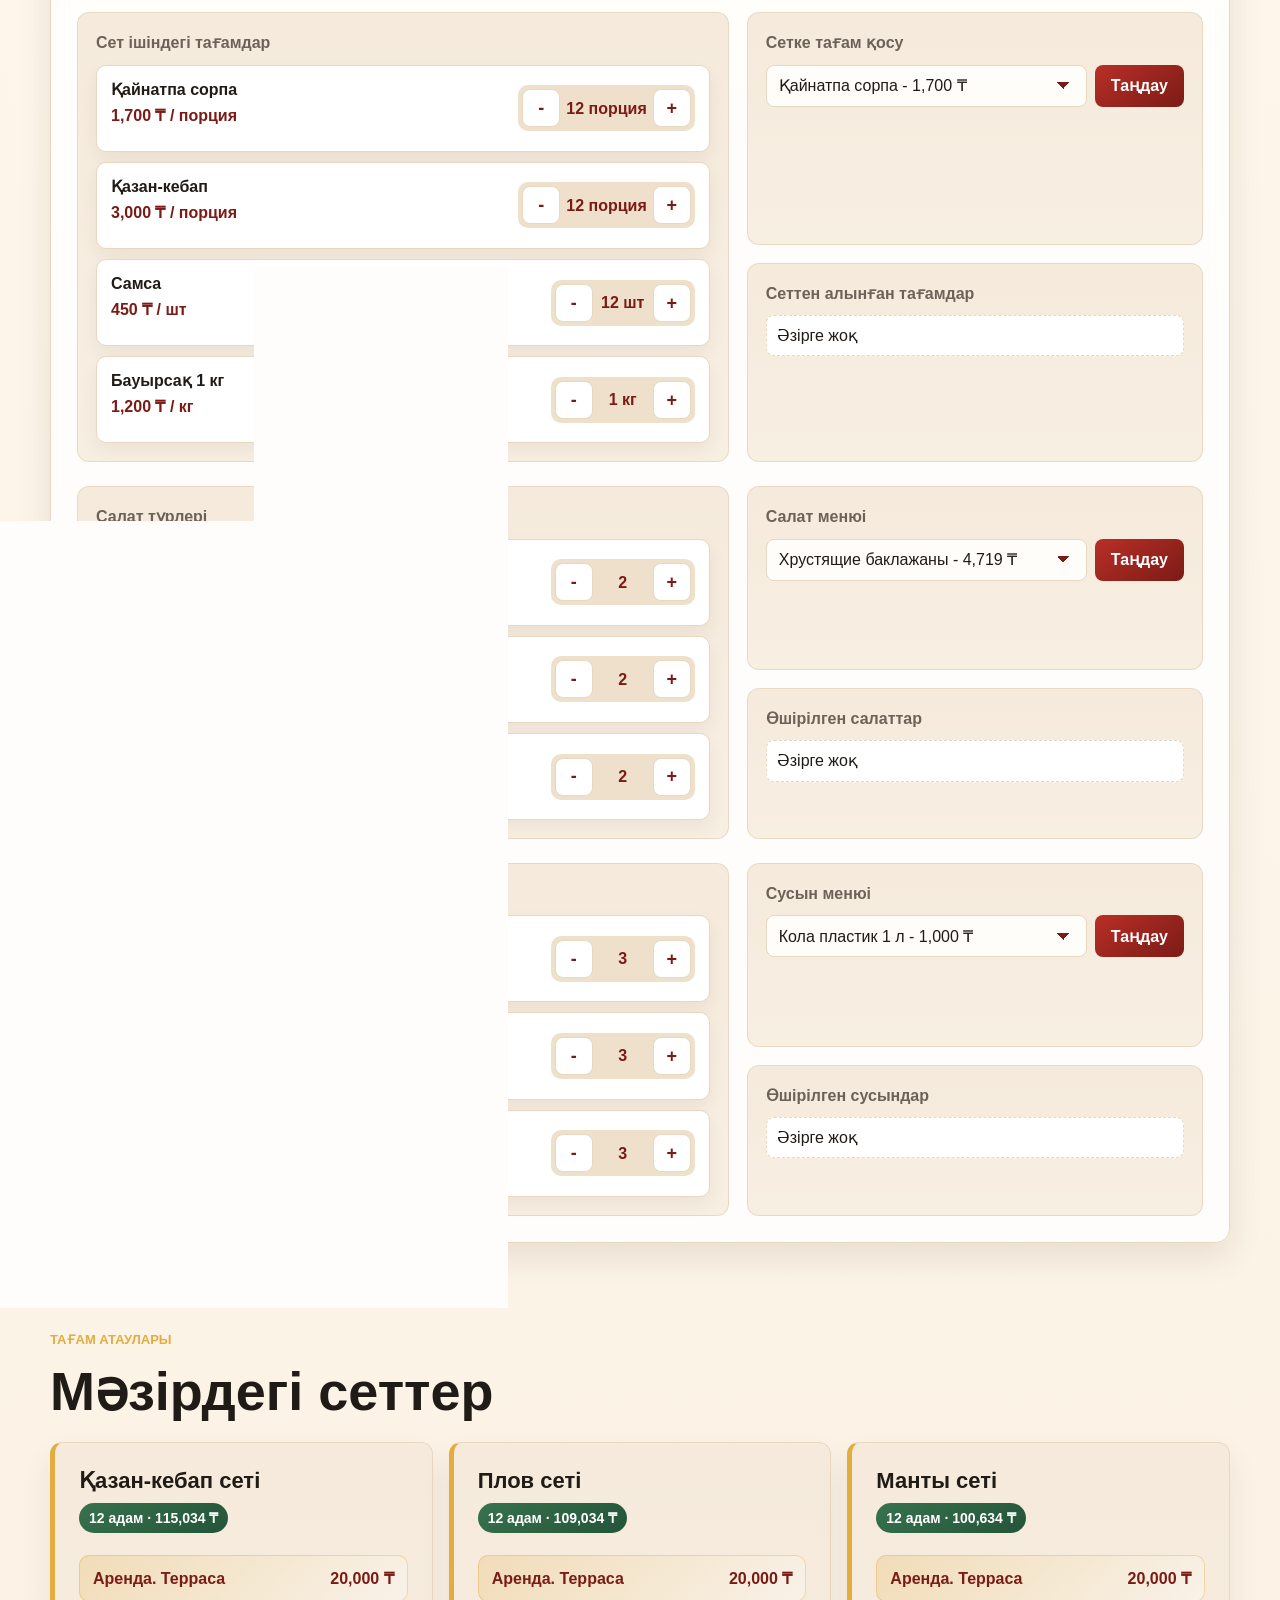
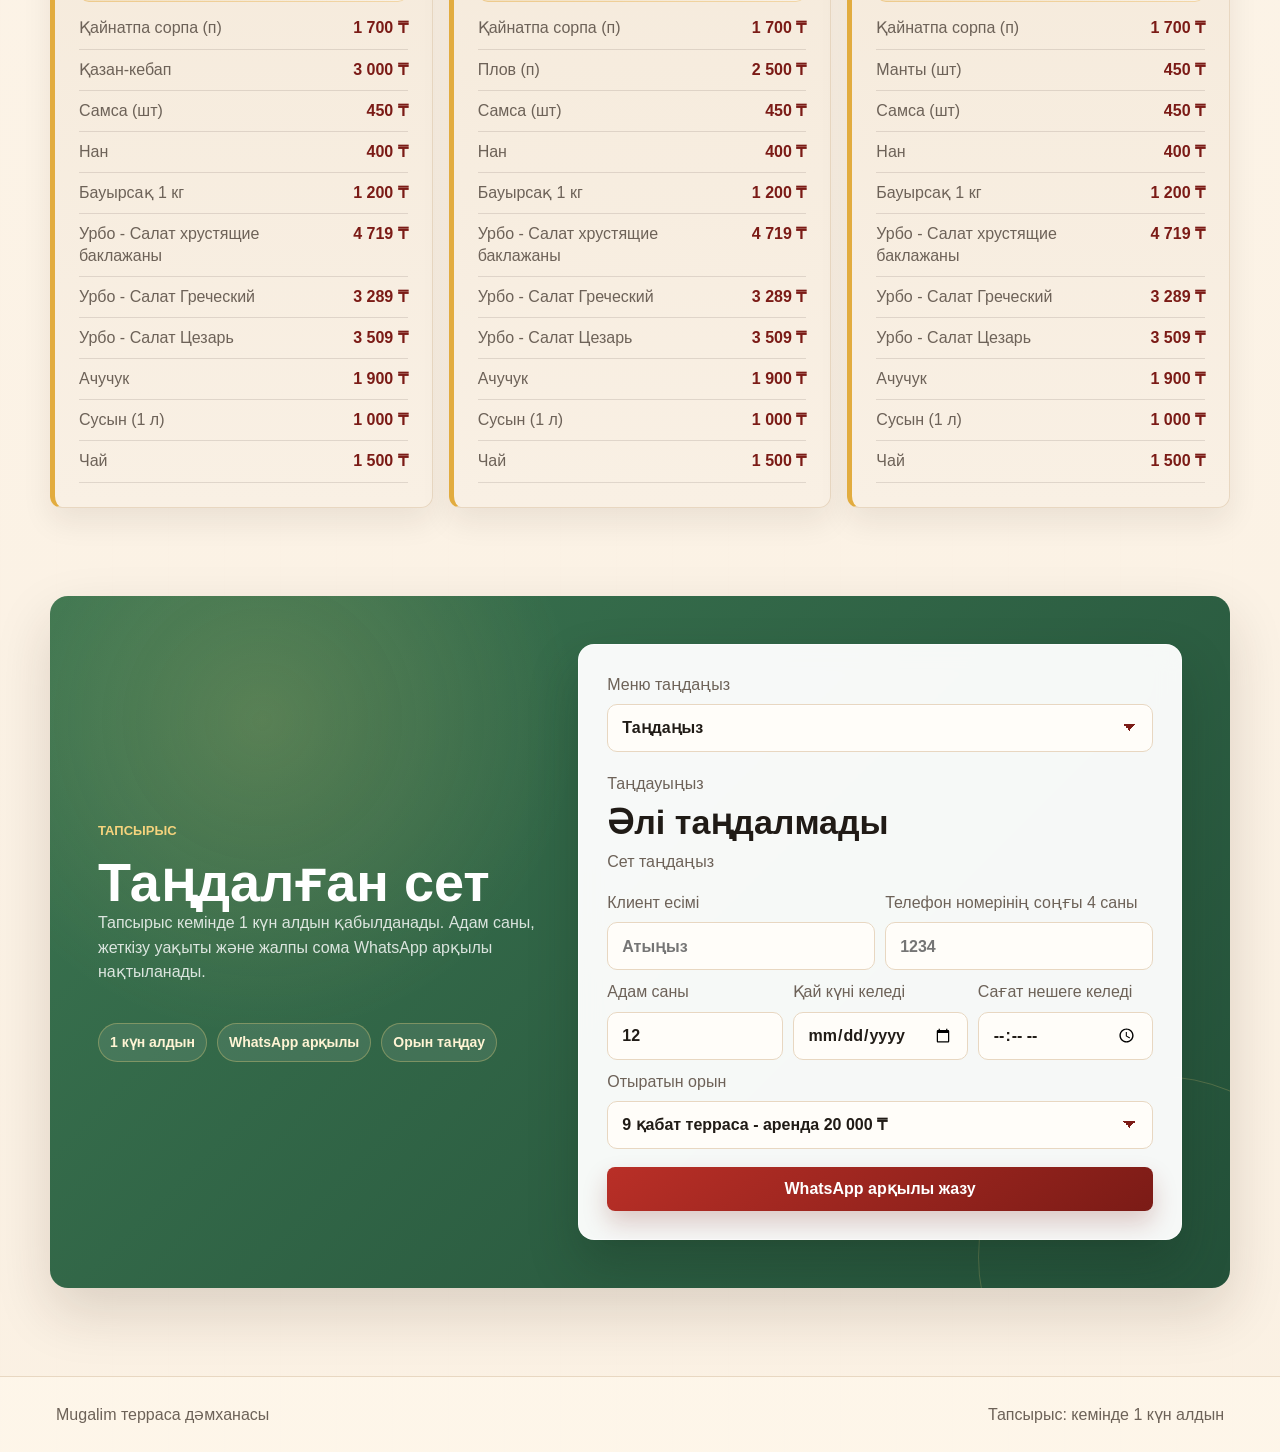
==== commit 22b5e8a7: "Add files via upload" ====
--- a/index.html
+++ b/index.html
@@ -3,14 +3,14 @@
   <head>
     <meta charset="utf-8" />
     <meta name="viewport" content="width=device-width, initial-scale=1" />
-    <title>Mugalim Терраса дәмханасы</title>
+    <title>Mugalim терраса дәмханасы</title>
     <link rel="stylesheet" href="styles.css" />
   </head>
   <body>
     <header class="topbar">
       <a class="brand" href="#top" aria-label="Басты бет">
         <span class="brand-mark">M</span>
-        <span>Mugalim Терраса дәмханасы</span>
+        <span>Mugalim терраса дәмханасы</span>
       </a>
       <nav class="nav" aria-label="Бөлімдер">
         <a href="#sets">Сеттер</a>
@@ -21,7 +21,7 @@
 
     <main id="top">
       <section class="hero" aria-labelledby="hero-title">
-        <img src="assets/dastarhan-hero.png" alt="Mugalim Терраса дәмханасының тағамдары" />
+        <img src="assets/dastarhan-hero.png" alt="Mugalim терраса дәмханасының тағамдары" />
         <div class="hero-shade"></div>
         <div class="hero-content">
           <p class="eyebrow">Дайын сеттер</p>
@@ -229,6 +229,7 @@
           <div>
             <h3>Қазан-кебап сеті <span class="menu-summary" id="menu-kebab-summary">12 адам · 0 ₸</span></h3>
             <dl class="price-list">
+              <div class="rent-row is-highlighted"><dt>Аренда. Терраса</dt><dd>20 000 ₸</dd></div>
               <div><dt>Қайнатпа сорпа (п)</dt><dd>1 700 ₸</dd></div>
               <div><dt>Қазан-кебап</dt><dd>3 000 ₸</dd></div>
               <div><dt>Самса (шт)</dt><dd>450 ₸</dd></div>
@@ -245,6 +246,7 @@
           <div>
             <h3>Плов сеті <span class="menu-summary" id="menu-plov-summary">12 адам · 0 ₸</span></h3>
             <dl class="price-list">
+              <div class="rent-row is-highlighted"><dt>Аренда. Терраса</dt><dd>20 000 ₸</dd></div>
               <div><dt>Қайнатпа сорпа (п)</dt><dd>1 700 ₸</dd></div>
               <div><dt>Плов (п)</dt><dd>2 500 ₸</dd></div>
               <div><dt>Самса (шт)</dt><dd>450 ₸</dd></div>
@@ -261,6 +263,7 @@
           <div>
             <h3>Манты сеті <span class="menu-summary" id="menu-manty-summary">12 адам · 0 ₸</span></h3>
             <dl class="price-list">
+              <div class="rent-row is-highlighted"><dt>Аренда. Терраса</dt><dd>20 000 ₸</dd></div>
               <div><dt>Қайнатпа сорпа (п)</dt><dd>1 700 ₸</dd></div>
               <div><dt>Манты (шт)</dt><dd>450 ₸</dd></div>
               <div><dt>Самса (шт)</dt><dd>450 ₸</dd></div>
@@ -284,6 +287,11 @@
           <p class="order-copy">
             Тапсырыс кемінде 1 күн алдын қабылданады. Адам саны, жеткізу уақыты және жалпы сома WhatsApp арқылы нақтыланады.
           </p>
+          <div class="order-points" aria-label="Тапсырыс шарттары">
+            <span>1 күн алдын</span>
+            <span>WhatsApp арқылы</span>
+            <span>Орын таңдау</span>
+          </div>
         </div>
         <aside class="order-box" aria-live="polite">
           <label class="order-select" for="order-set-select">
@@ -330,10 +338,38 @@
           <a id="whatsapp-link" class="button primary full" href="https://wa.me/77787783636" target="_blank" rel="noreferrer">WhatsApp арқылы жазу</a>
         </aside>
       </section>
+
+      <section class="pdf-summary" aria-label="PDF тапсырыс нұсқасы">
+        <div class="pdf-header">
+          <span>Mugalim терраса дәмханасы</span>
+          <strong>Тапсырыс парағы</strong>
+        </div>
+        <dl class="pdf-details">
+          <div><dt>Клиент есімі</dt><dd id="pdf-client-name">әлі жазылмады</dd></div>
+          <div><dt>Телефон соңғы 4 саны</dt><dd id="pdf-client-phone">әлі жазылмады</dd></div>
+          <div><dt>Сет</dt><dd id="pdf-set-name">әлі таңдалмады</dd></div>
+          <div><dt>Адам саны</dt><dd id="pdf-people">12</dd></div>
+          <div><dt>Келетін күні</dt><dd id="pdf-date">әлі таңдалмады</dd></div>
+          <div><dt>Келетін сағаты</dt><dd id="pdf-time">әлі таңдалмады</dd></div>
+          <div><dt>Отыратын орын</dt><dd id="pdf-venue">9 қабат терраса</dd></div>
+          <div><dt>Аренда</dt><dd id="pdf-rent">20 000 ₸</dd></div>
+          <div><dt>Сет ішіндегі тағамдар</dt><dd id="pdf-foods">-</dd></div>
+          <div><dt>Сетке тағам қосу</dt><dd id="pdf-added-foods">өзгеріс жоқ</dd></div>
+          <div><dt>Сеттен алынған тағамдар</dt><dd id="pdf-removed-foods">өзгеріс жоқ</dd></div>
+          <div><dt>Салаттар</dt><dd id="pdf-salads">-</dd></div>
+          <div><dt>Салат менюі</dt><dd id="pdf-changed-salads">өзгеріс жоқ</dd></div>
+          <div><dt>Өшірілген салаттар</dt><dd id="pdf-removed-salads">өзгеріс жоқ</dd></div>
+          <div><dt>Сусындар</dt><dd id="pdf-drinks">-</dd></div>
+          <div><dt>Сусын менюі</dt><dd id="pdf-changed-drinks">өзгеріс жоқ</dd></div>
+          <div><dt>Өшірілген сусындар</dt><dd id="pdf-removed-drinks">өзгеріс жоқ</dd></div>
+          <div class="pdf-total"><dt>Толық бағасы</dt><dd id="pdf-total">0 ₸</dd></div>
+        </dl>
+        <p class="pdf-note">Тапсырыс кемінде 1 күн алдын қабылданады. Жалпы сома WhatsApp арқылы нақтыланады.</p>
+      </section>
     </main>
 
     <footer class="footer">
-      <span>Mugalim Терраса дәмханасы</span>
+      <span>Mugalim терраса дәмханасы</span>
       <span>Тапсырыс: кемінде 1 күн алдын</span>
     </footer>
 
--- a/styles.css
+++ b/styles.css
@@ -1,15 +1,18 @@
 :root {
   --ink: #201b16;
   --muted: #6d6258;
-  --paper: #fffaf3;
-  --line: #eadccb;
-  --brand: #b5332b;
-  --brand-dark: #7f1e18;
-  --leaf: #3f7250;
-  --gold: #dca944;
-  --cream: #f7efe4;
+  --paper: #fff8ed;
+  --line: #e8d7c1;
+  --brand: #b92f27;
+  --brand-dark: #7b1b16;
+  --leaf: #37724d;
+  --leaf-dark: #24543a;
+  --gold: #e2ac3f;
+  --cream: #f5eadb;
+  --cream-strong: #efe0cc;
   --white: #ffffff;
-  --shadow: 0 20px 45px rgba(35, 24, 16, 0.14);
+  --shadow: 0 24px 56px rgba(44, 28, 14, 0.15);
+  --soft-shadow: 0 14px 34px rgba(44, 28, 14, 0.1);
   --font-main: "Segoe UI", "Inter", "Roboto", Arial, sans-serif;
 }
 
@@ -24,7 +27,9 @@
 body {
   margin: 0;
   color: var(--ink);
-  background: var(--paper);
+  background:
+    linear-gradient(180deg, rgba(255, 248, 237, 0.96), rgba(250, 239, 224, 0.9)),
+    repeating-linear-gradient(90deg, rgba(127, 30, 24, 0.035) 0 1px, transparent 1px 56px);
   font-family: var(--font-main);
   font-size: 16px;
   line-height: 1.45;
@@ -57,9 +62,10 @@
   justify-content: space-between;
   gap: 18px;
   padding: 14px clamp(18px, 5vw, 56px);
-  background: rgba(255, 250, 243, 0.92);
+  background: rgba(255, 248, 237, 0.88);
   border-bottom: 1px solid var(--line);
   backdrop-filter: blur(14px);
+  box-shadow: 0 8px 24px rgba(44, 28, 14, 0.06);
 }
 
 .brand,
@@ -81,7 +87,8 @@
   height: 34px;
   border-radius: 8px;
   color: var(--white);
-  background: var(--brand);
+  background: linear-gradient(145deg, var(--brand), var(--brand-dark));
+  box-shadow: 0 8px 18px rgba(127, 30, 24, 0.24);
 }
 
 .nav {
@@ -97,7 +104,7 @@
 
 .hero {
   position: relative;
-  min-height: calc(100vh - 66px);
+  min-height: calc(94vh - 66px);
   display: flex;
   align-items: center;
   overflow: hidden;
@@ -114,7 +121,9 @@
 .hero-shade {
   position: absolute;
   inset: 0;
-  background: linear-gradient(90deg, rgba(24, 15, 10, 0.78), rgba(24, 15, 10, 0.28) 46%, rgba(24, 15, 10, 0.04));
+  background:
+    linear-gradient(90deg, rgba(22, 13, 8, 0.82), rgba(22, 13, 8, 0.34) 48%, rgba(22, 13, 8, 0.08)),
+    linear-gradient(180deg, rgba(0, 0, 0, 0.08), rgba(32, 27, 22, 0.24));
 }
 
 .hero-content {
@@ -123,6 +132,7 @@
   margin-left: clamp(18px, 7vw, 86px);
   padding-bottom: 12vh;
   color: var(--white);
+  text-shadow: 0 2px 18px rgba(0, 0, 0, 0.34);
 }
 
 .eyebrow {
@@ -148,6 +158,7 @@
   line-height: 0.98;
   letter-spacing: 0;
   font-weight: 800;
+  text-wrap: balance;
 }
 
 h2 {
@@ -156,6 +167,7 @@
   line-height: 1.08;
   letter-spacing: 0;
   font-weight: 800;
+  text-wrap: balance;
 }
 
 h3 {
@@ -187,7 +199,8 @@
 
 .primary {
   color: var(--white);
-  background: var(--brand);
+  background: linear-gradient(145deg, var(--brand), var(--brand-dark));
+  box-shadow: 0 12px 24px rgba(127, 30, 24, 0.22);
 }
 
 .primary:hover {
@@ -197,7 +210,19 @@
 .ghost {
   color: var(--white);
   border: 1px solid rgba(255, 255, 255, 0.58);
-  background: rgba(255, 255, 255, 0.12);
+  background: rgba(255, 255, 255, 0.14);
+  box-shadow: inset 0 1px 0 rgba(255, 255, 255, 0.22);
+}
+
+.secondary {
+  color: var(--leaf-dark);
+  border: 1px solid rgba(55, 114, 77, 0.24);
+  background: var(--cream);
+}
+
+.secondary:hover {
+  color: var(--white);
+  background: var(--leaf);
 }
 
 .quick-panel {
@@ -209,13 +234,13 @@
   z-index: 2;
   overflow: hidden;
   border: 1px solid var(--line);
-  border-radius: 8px;
+  border-radius: 12px;
   background: var(--white);
   box-shadow: var(--shadow);
 }
 
 .quick-panel div {
-  padding: 22px;
+  padding: 24px;
   border-right: 1px solid var(--line);
 }
 
@@ -231,6 +256,7 @@
 .quick-panel strong {
   margin-bottom: 6px;
   font-size: 26px;
+  color: var(--brand-dark);
 }
 
 .quick-panel span {
@@ -287,11 +313,11 @@
   align-self: end;
   padding: 18px 20px;
   border-left: 4px solid var(--brand);
-  border-radius: 8px;
+  border-radius: 10px;
   color: var(--brand-dark);
   background: var(--white);
   line-height: 1.5;
-  box-shadow: 0 12px 26px rgba(35, 24, 16, 0.08);
+  box-shadow: var(--soft-shadow);
 }
 
 .set-grid {
@@ -305,15 +331,23 @@
   min-height: 280px;
   display: flex;
   flex-direction: column;
-  padding: 22px;
+  padding: 24px;
   border: 1px solid var(--line);
-  border-radius: 8px;
-  background: var(--white);
+  border-radius: 12px;
+  background: linear-gradient(180deg, var(--white), #fffaf4);
+  box-shadow: 0 12px 26px rgba(44, 28, 14, 0.07);
+  transition: transform 0.18s ease, box-shadow 0.18s ease, border-color 0.18s ease;
 }
 
 .set-card.accent {
   border-color: rgba(181, 51, 43, 0.4);
   box-shadow: var(--shadow);
+}
+
+.set-card:hover {
+  transform: translateY(-3px);
+  border-color: rgba(226, 172, 63, 0.64);
+  box-shadow: 0 22px 42px rgba(44, 28, 14, 0.13);
 }
 
 .set-card.hidden {
@@ -327,6 +361,9 @@
   gap: 10px;
   margin-bottom: 24px;
   color: var(--muted);
+  font-size: 14px;
+  font-weight: 750;
+  text-transform: uppercase;
 }
 
 .set-top strong {
@@ -349,6 +386,7 @@
   margin-top: auto;
   color: var(--brand-dark);
   background: var(--cream);
+  border: 1px solid rgba(226, 172, 63, 0.35);
 }
 
 .set-card button:hover {
@@ -362,11 +400,12 @@
   gap: 20px;
   align-items: start;
   margin-top: 22px;
-  padding: 24px;
+  padding: 26px;
   border: 1px solid var(--line);
-  border-radius: 8px;
-  background: var(--white);
-  box-shadow: 0 16px 34px rgba(35, 24, 16, 0.08);
+  border-radius: 14px;
+  background: rgba(255, 255, 255, 0.82);
+  box-shadow: var(--soft-shadow);
+  backdrop-filter: blur(8px);
 }
 
 .calculator-copy p:last-child {
@@ -392,9 +431,9 @@
   min-height: 48px;
   padding: 0 14px;
   border: 1px solid var(--line);
-  border-radius: 8px;
+  border-radius: 10px;
   color: var(--ink);
-  background: var(--paper);
+  background: #fffdf9;
   font: inherit;
   font-size: 22px;
   font-weight: 750;
@@ -415,34 +454,29 @@
   min-height: 48px;
   padding: 0 42px 0 14px;
   color: var(--ink);
-  background: var(--paper);
+  background-color: #fffdf9;
+  background-image:
+    linear-gradient(45deg, transparent 50%, var(--brand-dark) 50%),
+    linear-gradient(135deg, var(--brand-dark) 50%, transparent 50%);
+  background-position:
+    calc(100% - 22px) 50%,
+    calc(100% - 16px) 50%;
+  background-repeat: no-repeat;
+  background-size: 7px 7px, 7px 7px;
   border: 1px solid var(--line);
-  border-radius: 8px;
+  border-radius: 10px;
   text-align: left;
   font-weight: 750;
   box-shadow: inset 0 1px 0 rgba(255, 255, 255, 0.72);
 }
 
 .custom-select-button::after {
-  content: "";
-  position: absolute;
-  top: 50%;
-  right: 16px;
-  width: 8px;
-  height: 8px;
-  border-right: 2px solid var(--brand-dark);
-  border-bottom: 2px solid var(--brand-dark);
-  transform: translateY(-62%) rotate(45deg);
-  transition: transform 0.18s ease;
+  display: none;
 }
 
 .custom-select.open .custom-select-button {
   border-color: rgba(181, 51, 43, 0.48);
   box-shadow: 0 0 0 3px rgba(181, 51, 43, 0.1);
-}
-
-.custom-select.open .custom-select-button::after {
-  transform: translateY(-35%) rotate(225deg);
 }
 
 .custom-select-menu {
@@ -453,7 +487,7 @@
   display: none;
   padding: 6px;
   border: 1px solid var(--line);
-  border-radius: 8px;
+  border-radius: 10px;
   background: var(--white);
   box-shadow: 0 18px 36px rgba(35, 24, 16, 0.18);
 }
@@ -476,7 +510,7 @@
 .custom-select-option:hover,
 .custom-select-option.selected {
   color: var(--white);
-  background: var(--brand);
+  background: var(--leaf);
 }
 
 .calc-grid {
@@ -540,8 +574,9 @@
 .salad-editor > div,
 .salad-form {
   padding: 18px;
-  border-radius: 8px;
-  background: var(--cream);
+  border: 1px solid rgba(232, 215, 193, 0.9);
+  border-radius: 12px;
+  background: linear-gradient(180deg, var(--cream), #f8efe3);
 }
 
 .salad-editor > div:first-child {
@@ -576,11 +611,11 @@
   grid-template-columns: minmax(180px, 1fr) auto;
   align-items: center;
   gap: 10px;
-  padding: 12px;
+  padding: 14px;
   border: 1px solid var(--line);
-  border-radius: 8px;
+  border-radius: 10px;
   background: var(--white);
-  box-shadow: 0 8px 18px rgba(35, 24, 16, 0.06);
+  box-shadow: 0 8px 18px rgba(44, 28, 14, 0.06);
 }
 
 #salad-list li.is-custom,
@@ -619,8 +654,8 @@
   align-items: center;
   gap: 6px;
   padding: 4px;
-  border-radius: 8px;
-  background: var(--cream);
+  border-radius: 10px;
+  background: var(--cream-strong);
 }
 
 .salad-qty span {
@@ -642,8 +677,9 @@
 
 .removed-salads {
   padding: 18px;
-  border-radius: 8px;
-  background: var(--cream);
+  border: 1px solid rgba(232, 215, 193, 0.9);
+  border-radius: 12px;
+  background: linear-gradient(180deg, var(--cream), #f8efe3);
 }
 
 #removed-salad-list li,
@@ -689,7 +725,7 @@
 .salad-form button {
   padding: 0 16px;
   color: var(--white);
-  background: var(--brand);
+  background: linear-gradient(145deg, var(--brand), var(--brand-dark));
 }
 
 .salad-notice {
@@ -734,13 +770,16 @@
 .menu-list {
   display: grid;
   grid-template-columns: repeat(3, 1fr);
-  gap: 14px;
-}
-
-.menu-list div {
-  padding: 22px;
-  border-left: 4px solid var(--gold);
-  background: var(--cream);
+  gap: 16px;
+}
+
+.menu-list > div {
+  padding: 24px;
+  border: 1px solid var(--line);
+  border-left: 5px solid var(--gold);
+  border-radius: 12px;
+  background: linear-gradient(180deg, var(--cream), #f9f0e4);
+  box-shadow: 0 14px 30px rgba(44, 28, 14, 0.08);
 }
 
 .menu-list h3 {
@@ -753,9 +792,9 @@
   width: fit-content;
   max-width: 100%;
   padding: 7px 10px;
-  border-radius: 8px;
-  color: var(--white);
-  background: var(--leaf);
+  border-radius: 999px;
+  color: var(--white);
+  background: linear-gradient(145deg, var(--leaf), var(--leaf-dark));
   font-size: 14px;
   line-height: 1.2;
   font-weight: 750;
@@ -780,10 +819,29 @@
   grid-template-columns: minmax(0, 1fr) auto;
   gap: 12px;
   align-items: baseline;
-  padding: 0 0 8px;
-  border-left: 0;
+  padding: 0 0 9px;
+  border: 0;
   border-bottom: 1px solid rgba(109, 98, 88, 0.18);
   background: transparent;
+  box-shadow: none;
+}
+
+.price-list .rent-row {
+  margin-bottom: 6px;
+  padding: 12px 14px;
+  border-bottom: 0;
+  border-radius: 10px;
+}
+
+.price-list .rent-row.is-highlighted {
+  background: linear-gradient(135deg, rgba(226, 172, 63, 0.24), rgba(255, 255, 255, 0.34));
+  box-shadow: inset 0 0 0 1px rgba(229, 169, 61, 0.38);
+}
+
+.price-list .rent-row.is-highlighted dt,
+.price-list .rent-row.is-highlighted dd {
+  color: var(--brand-dark);
+  font-weight: 800;
 }
 
 .price-list dt,
@@ -804,11 +862,39 @@
 }
 
 .order {
+  position: relative;
+  overflow: hidden;
+  grid-template-columns: minmax(280px, 0.85fr) minmax(360px, 1.15fr);
+  gap: 34px;
   align-items: stretch;
-  padding: 34px;
-  border-radius: 8px;
-  color: var(--white);
-  background: var(--leaf);
+  padding: clamp(28px, 5vw, 48px);
+  border-radius: 18px;
+  color: var(--white);
+  background:
+    radial-gradient(circle at 18% 18%, rgba(245, 211, 125, 0.18), transparent 28%),
+    linear-gradient(135deg, rgba(55, 114, 77, 0.98), rgba(31, 77, 53, 0.98)),
+    repeating-linear-gradient(90deg, rgba(255, 255, 255, 0.08) 0 1px, transparent 1px 44px);
+  box-shadow: var(--shadow);
+}
+
+.order::after {
+  content: "";
+  position: absolute;
+  right: -110px;
+  bottom: -150px;
+  width: 360px;
+  height: 360px;
+  border: 1px solid rgba(245, 211, 125, 0.22);
+  border-radius: 50%;
+  pointer-events: none;
+}
+
+.order > div:first-child {
+  position: relative;
+  z-index: 1;
+  display: grid;
+  align-content: center;
+  max-width: 720px;
 }
 
 .order .eyebrow {
@@ -816,16 +902,40 @@
 }
 
 .order-copy {
-  max-width: 520px;
+  max-width: 680px;
   color: rgba(255, 255, 255, 0.82);
   line-height: 1.55;
 }
 
+.order-points {
+  display: flex;
+  flex-wrap: wrap;
+  gap: 10px;
+  margin-top: 22px;
+}
+
+.order-points span {
+  padding: 8px 11px;
+  border: 1px solid rgba(245, 211, 125, 0.32);
+  border-radius: 999px;
+  color: #fff4d4;
+  background: rgba(255, 255, 255, 0.09);
+  font-size: 14px;
+  font-weight: 750;
+}
+
 .order-box {
-  padding: 24px;
-  border-radius: 8px;
+  position: relative;
+  z-index: 1;
+  width: min(680px, 100%);
+  justify-self: end;
+  padding: clamp(20px, 3vw, 28px);
+  border: 1px solid rgba(255, 255, 255, 0.72);
+  border-radius: 16px;
   color: var(--ink);
-  background: var(--white);
+  background: rgba(255, 255, 255, 0.96);
+  box-shadow: 0 24px 48px rgba(20, 43, 29, 0.28);
+  backdrop-filter: blur(12px);
 }
 
 .order-box span,
@@ -836,7 +946,7 @@
 .order-select {
   display: grid;
   gap: 8px;
-  margin-bottom: 18px;
+  margin-bottom: 20px;
 }
 
 .order-select span,
@@ -847,14 +957,46 @@
 .order-select select,
 .order-details input,
 .order-details select {
-  min-height: 46px;
-  padding: 0 12px;
+  min-height: 48px;
+  padding: 0 14px;
   border: 1px solid var(--line);
-  border-radius: 8px;
+  border-radius: 10px;
   color: var(--ink);
-  background: var(--paper);
+  background: #fffdf9;
   font: inherit;
   font-weight: 750;
+  box-shadow: inset 0 1px 0 rgba(255, 255, 255, 0.72);
+}
+
+.order-select select,
+.order-details select,
+.salad-form select {
+  appearance: none;
+  -webkit-appearance: none;
+  padding-right: 44px;
+  background-color: #fffdf9;
+  background-image:
+    linear-gradient(45deg, transparent 50%, var(--brand-dark) 50%),
+    linear-gradient(135deg, var(--brand-dark) 50%, transparent 50%);
+  background-position:
+    calc(100% - 22px) 50%,
+    calc(100% - 16px) 50%;
+  background-repeat: no-repeat;
+  background-size: 7px 7px, 7px 7px;
+}
+
+.order-select select::-ms-expand,
+.order-details select::-ms-expand,
+.salad-form select::-ms-expand {
+  display: none;
+}
+
+.order-select select:focus,
+.order-details input:focus,
+.order-details select:focus {
+  outline: none;
+  border-color: rgba(181, 51, 43, 0.52);
+  box-shadow: 0 0 0 3px rgba(181, 51, 43, 0.1);
 }
 
 .order-details {
@@ -892,8 +1034,8 @@
 
 .order-box strong {
   display: block;
-  margin: 8px 0 10px;
-  font-size: 28px;
+  margin: 8px 0 8px;
+  font-size: clamp(26px, 3vw, 34px);
   line-height: 1.15;
   font-weight: 800;
 }
@@ -901,6 +1043,10 @@
 .full {
   width: 100%;
   margin-top: 18px;
+}
+
+.pdf-summary {
+  display: none;
 }
 
 .footer {
@@ -910,6 +1056,122 @@
   padding: 26px clamp(18px, 5vw, 56px);
   color: var(--muted);
   border-top: 1px solid var(--line);
+  background: rgba(255, 248, 237, 0.7);
+}
+
+@media print {
+  @page {
+    size: A4;
+    margin: 10mm;
+  }
+
+  body {
+    color: #201b16;
+    background: #ffffff;
+  }
+
+  .topbar,
+  main > :not(.pdf-summary),
+  .footer {
+    display: none !important;
+  }
+
+  .pdf-summary {
+    display: block;
+    width: 100%;
+    margin: 0;
+    padding: 0;
+    font-family: var(--font-main);
+  }
+
+  .pdf-header {
+    display: grid;
+    gap: 6px;
+    margin-bottom: 14px;
+    padding-bottom: 10px;
+    border-bottom: 2px solid #7b1b16;
+  }
+
+  .pdf-header span {
+    color: #6d6258;
+    font-size: 12px;
+    font-weight: 750;
+  }
+
+  .pdf-header strong {
+    color: #201b16;
+    font-size: 25px;
+    line-height: 1.1;
+  }
+
+  .pdf-details {
+    display: grid;
+    gap: 0;
+    margin: 0;
+    border: 1px solid #e8d7c1;
+  }
+
+  .pdf-details div {
+    display: grid;
+    grid-template-columns: 34% 66%;
+    min-height: 28px;
+    border-bottom: 1px solid #e8d7c1;
+    break-inside: avoid;
+  }
+
+  .pdf-details div:last-child {
+    border-bottom: 0;
+  }
+
+  .pdf-details dt,
+  .pdf-details dd {
+    margin: 0;
+    padding: 6px 8px;
+    font-size: 10.5px;
+    line-height: 1.28;
+  }
+
+  .pdf-details dt {
+    color: #6d6258;
+    background: #fff8ed;
+    font-weight: 700;
+  }
+
+  .pdf-details dd {
+    color: #201b16;
+    font-weight: 650;
+    white-space: pre-line;
+  }
+
+  .pdf-details dd.is-missing {
+    color: #7b1b16;
+    background: #fff0e8;
+    box-shadow: inset 4px 0 0 #b92f27;
+    font-weight: 850;
+    font-style: italic;
+  }
+
+  .pdf-details dd.is-changed {
+    color: #24543a;
+    background: #eef8ef;
+    box-shadow: inset 4px 0 0 #37724d;
+    font-weight: 850;
+    font-style: italic;
+  }
+
+  .pdf-details .pdf-total dt,
+  .pdf-details .pdf-total dd {
+    color: #7b1b16;
+    background: #f5eadb;
+    font-size: 14px;
+    font-weight: 850;
+  }
+
+  .pdf-note {
+    margin-top: 10px;
+    color: #6d6258;
+    font-size: 10px;
+  }
 }
 
 @media (max-width: 900px) {
@@ -922,6 +1184,10 @@
     grid-template-columns: 1fr;
   }
 
+  .order > div:first-child {
+    align-content: start;
+  }
+
   .calc-grid {
     grid-template-columns: 1fr;
   }
@@ -953,6 +1219,11 @@
     grid-column: 1;
   }
 
+  .order-box {
+    width: 100%;
+    justify-self: stretch;
+  }
+
   .filters {
     justify-content: flex-start;
   }
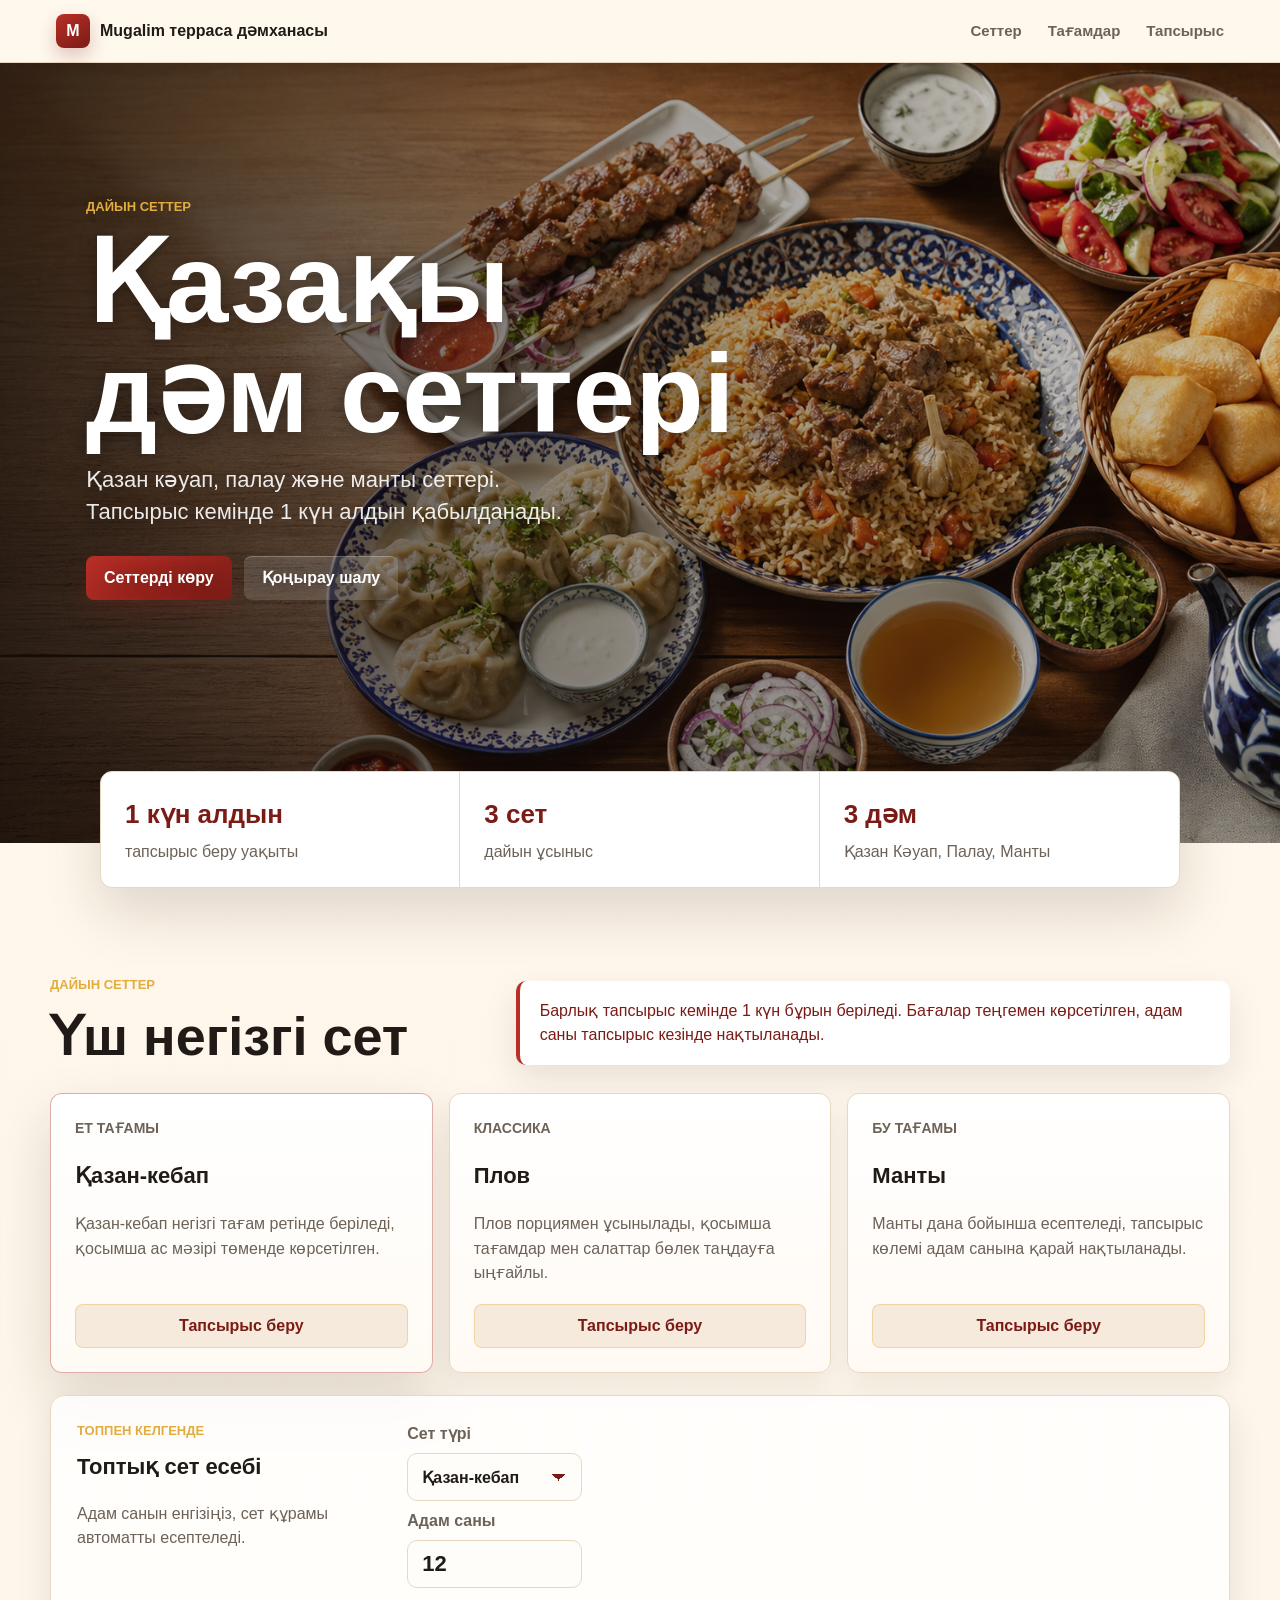
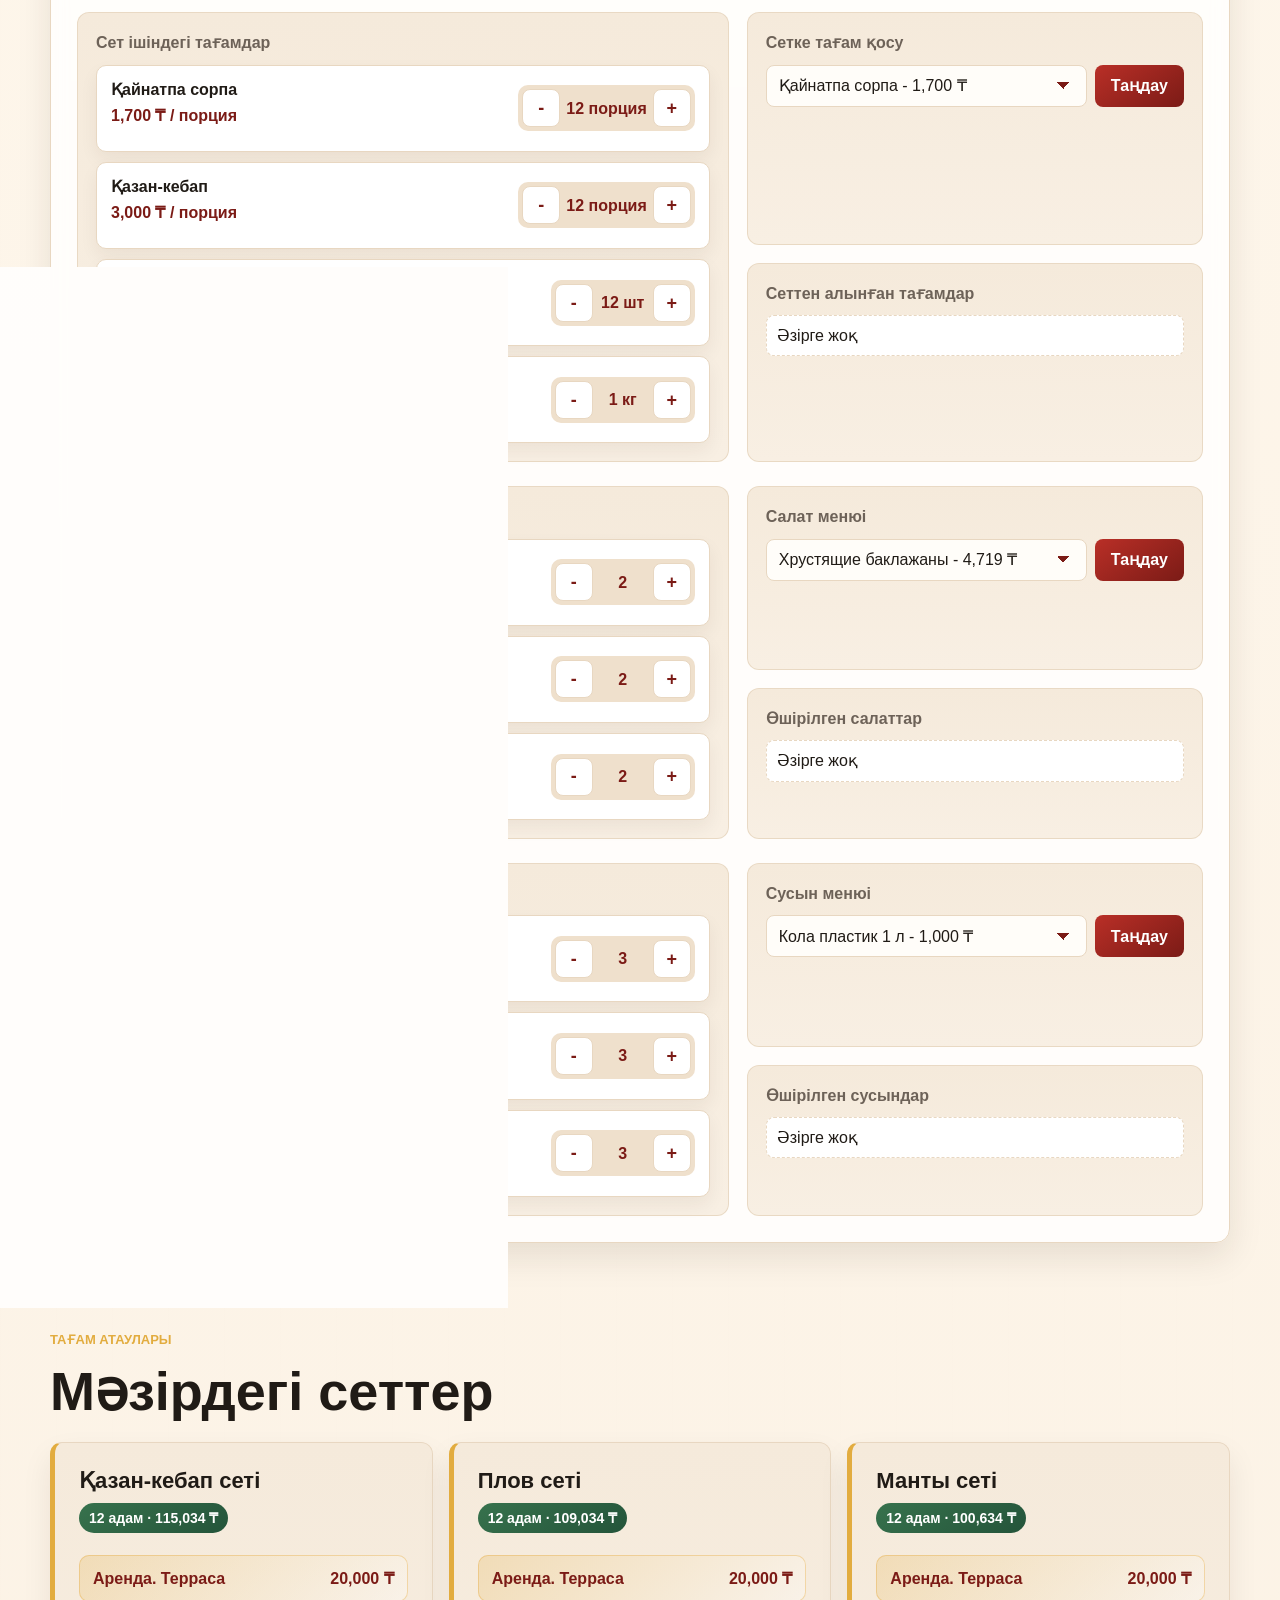
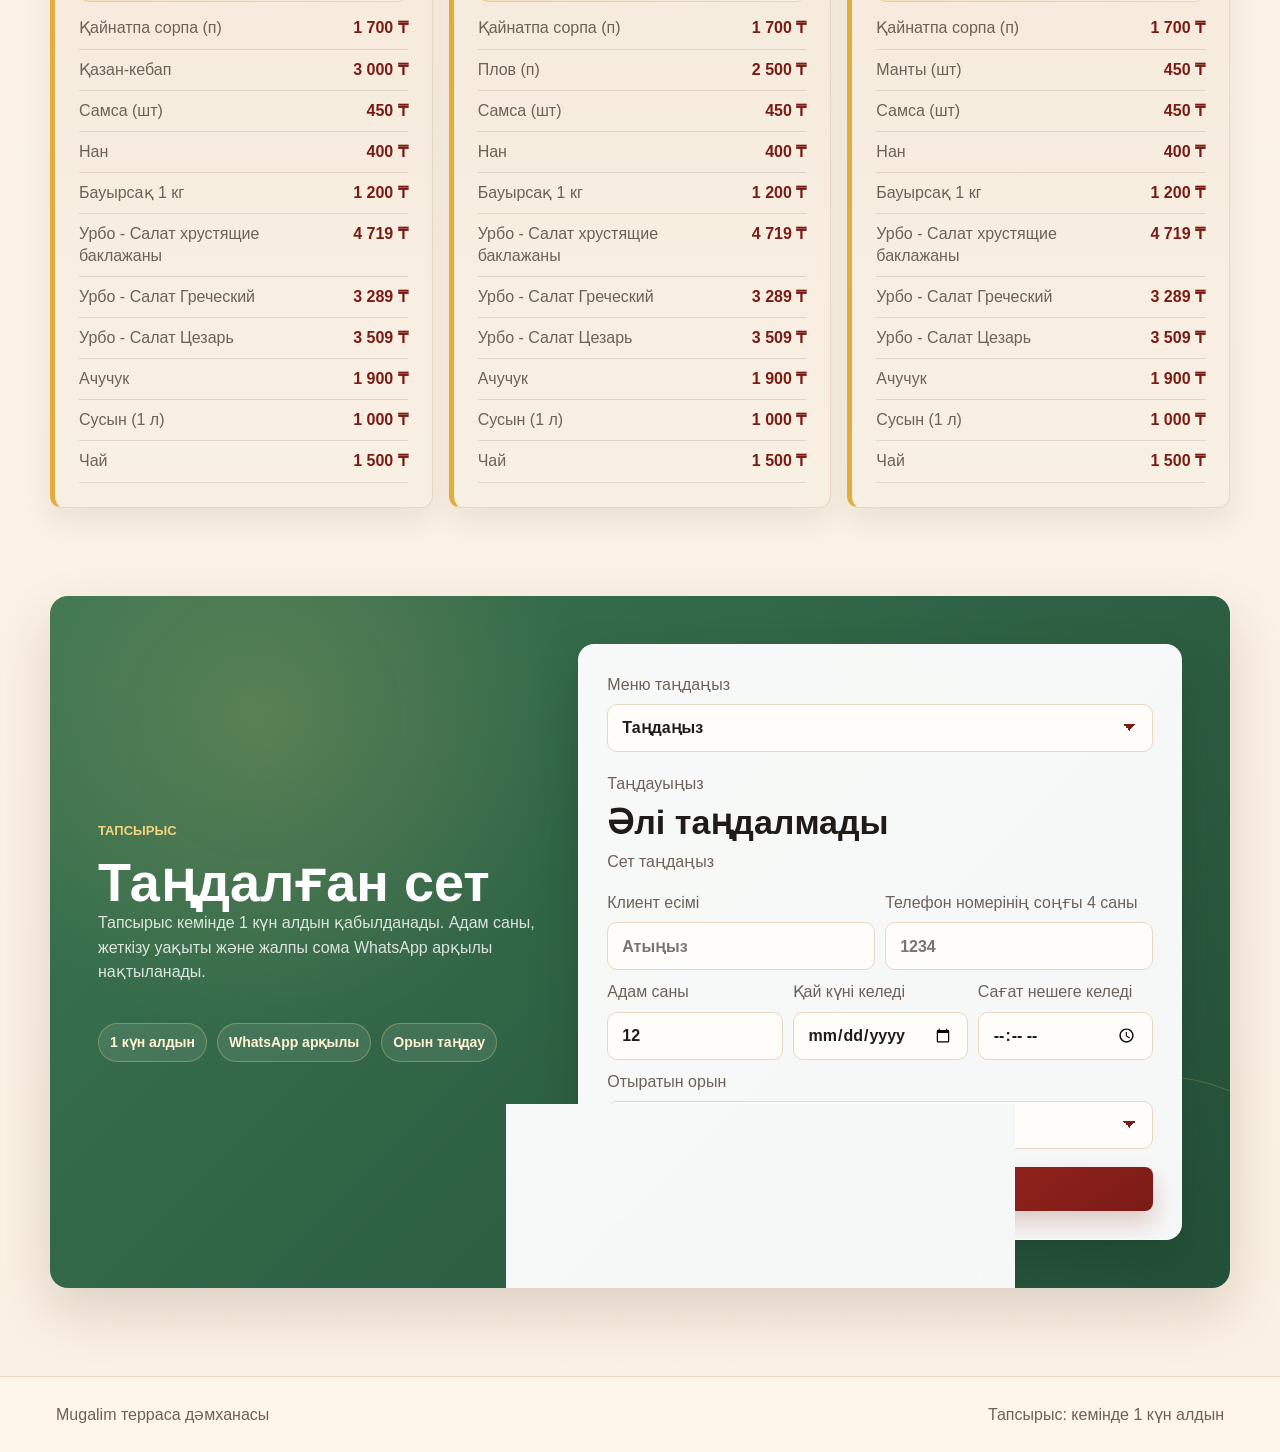
==== commit f198237f: "Add files via upload" ====
--- a/index.html
+++ b/index.html
@@ -364,7 +364,7 @@
           <div><dt>Өшірілген сусындар</dt><dd id="pdf-removed-drinks">өзгеріс жоқ</dd></div>
           <div class="pdf-total"><dt>Толық бағасы</dt><dd id="pdf-total">0 ₸</dd></div>
         </dl>
-        <p class="pdf-note">Тапсырыс кемінде 1 күн алдын қабылданады. Жалпы сома WhatsApp арқылы нақтыланады.</p>
+        <p class="pdf-note">Жоғарыдағы тапсырыстарға толықтай келісемін.</p>
       </section>
     </main>
 
--- a/styles.css
+++ b/styles.css
@@ -1244,9 +1244,30 @@
 }
 
 @media (max-width: 620px) {
+  body {
+    overflow-x: hidden;
+  }
+
   .topbar {
     align-items: flex-start;
     flex-direction: column;
+    gap: 12px;
+    padding: 14px 18px;
+  }
+
+  .brand {
+    align-items: flex-start;
+  }
+
+  .brand span:last-child {
+    max-width: 260px;
+  }
+
+  .nav {
+    width: 100%;
+    justify-content: space-between;
+    gap: 8px;
+    font-size: 16px;
   }
 
   .hero {
@@ -1264,7 +1285,56 @@
 
   .section,
   .order {
+    width: min(100% - 20px, 1180px);
     margin: 64px auto;
+  }
+
+  .order {
+    gap: 18px;
+    padding: 14px;
+    border-radius: 16px;
+  }
+
+  .order::after {
+    display: none;
+  }
+
+  .order > div:first-child {
+    padding: 10px 6px 0;
+  }
+
+  .order-copy {
+    font-size: 15px;
+  }
+
+  .order-points {
+    gap: 8px;
+    margin-top: 14px;
+  }
+
+  .order-points span {
+    padding: 7px 9px;
+    font-size: 13px;
+  }
+
+  .order-box {
+    padding: 16px;
+    border-radius: 14px;
+  }
+
+  .order-select select,
+  .order-details input,
+  .order-details select {
+    min-height: 56px;
+    font-size: 16px;
+  }
+
+  .order-select select,
+  .order-details select,
+  .salad-form select {
+    background-position:
+      calc(100% - 22px) 50%,
+      calc(100% - 16px) 50%;
   }
 
   .footer {
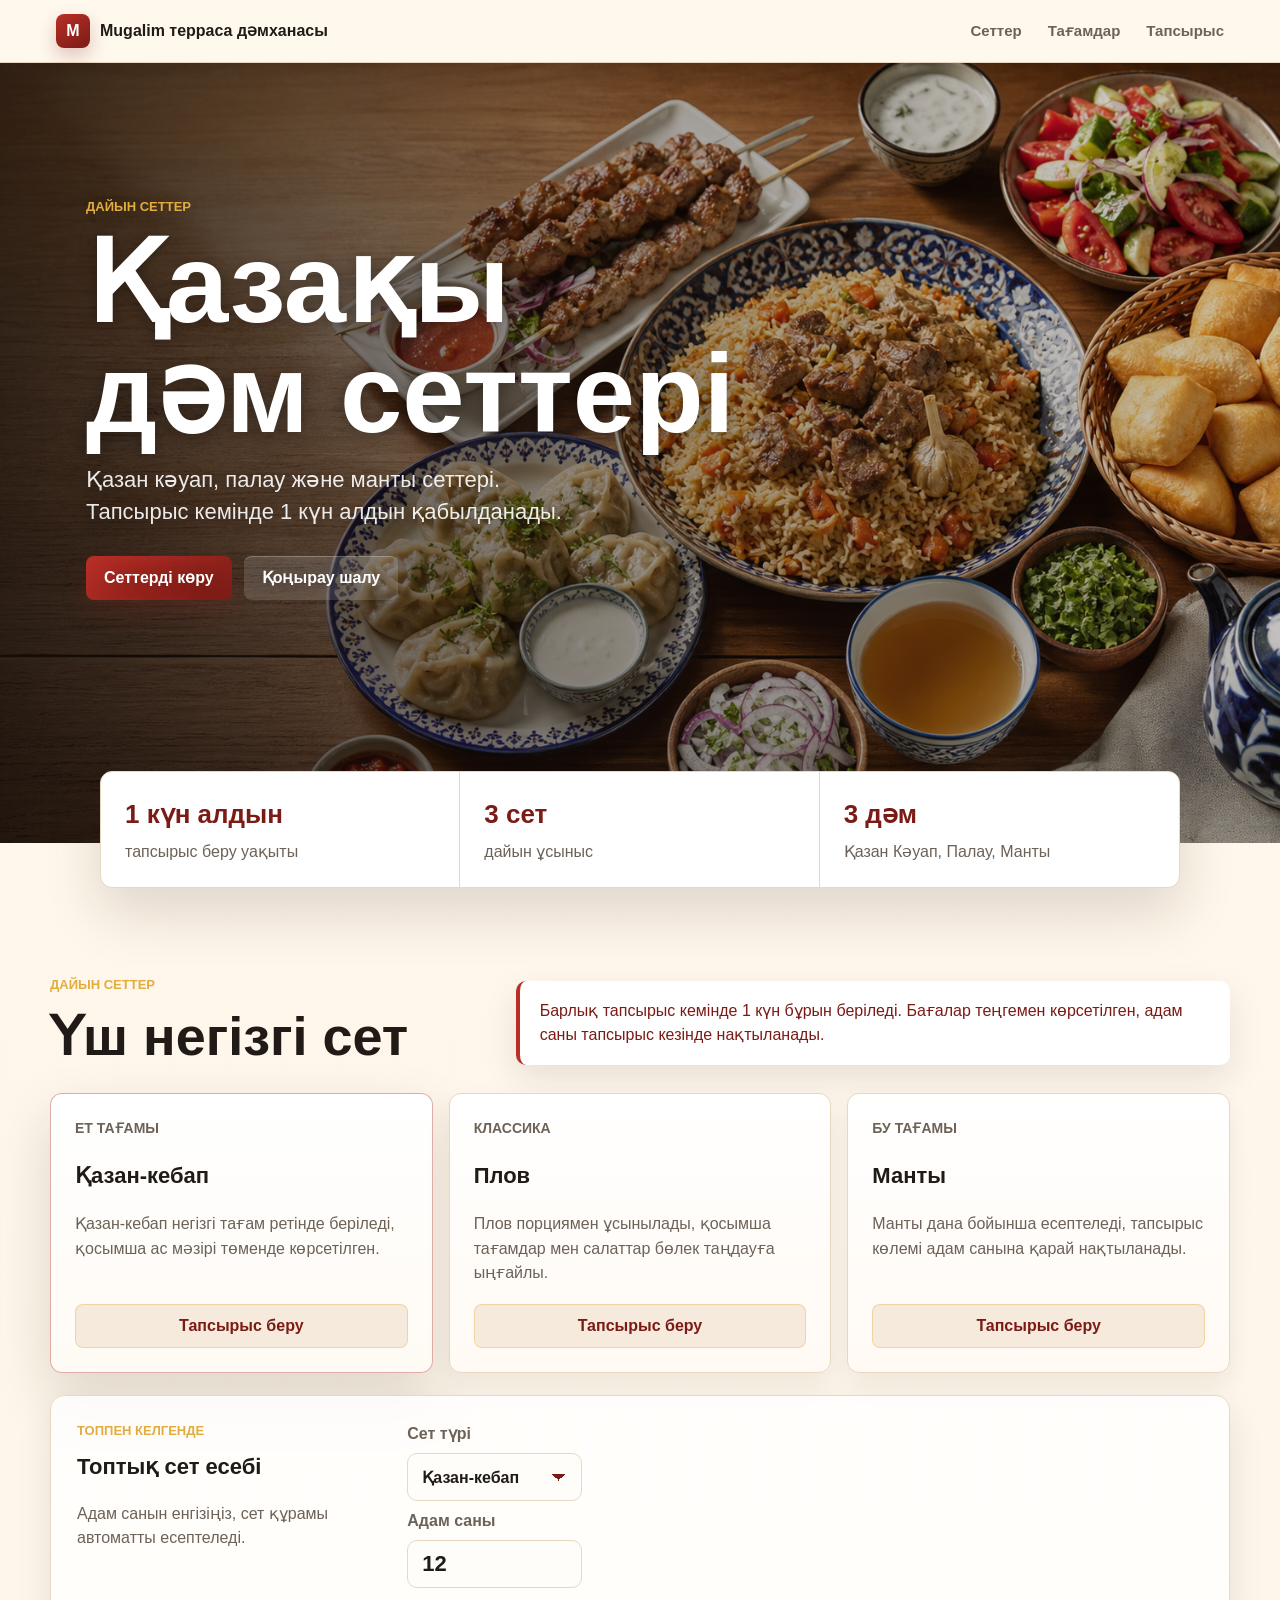
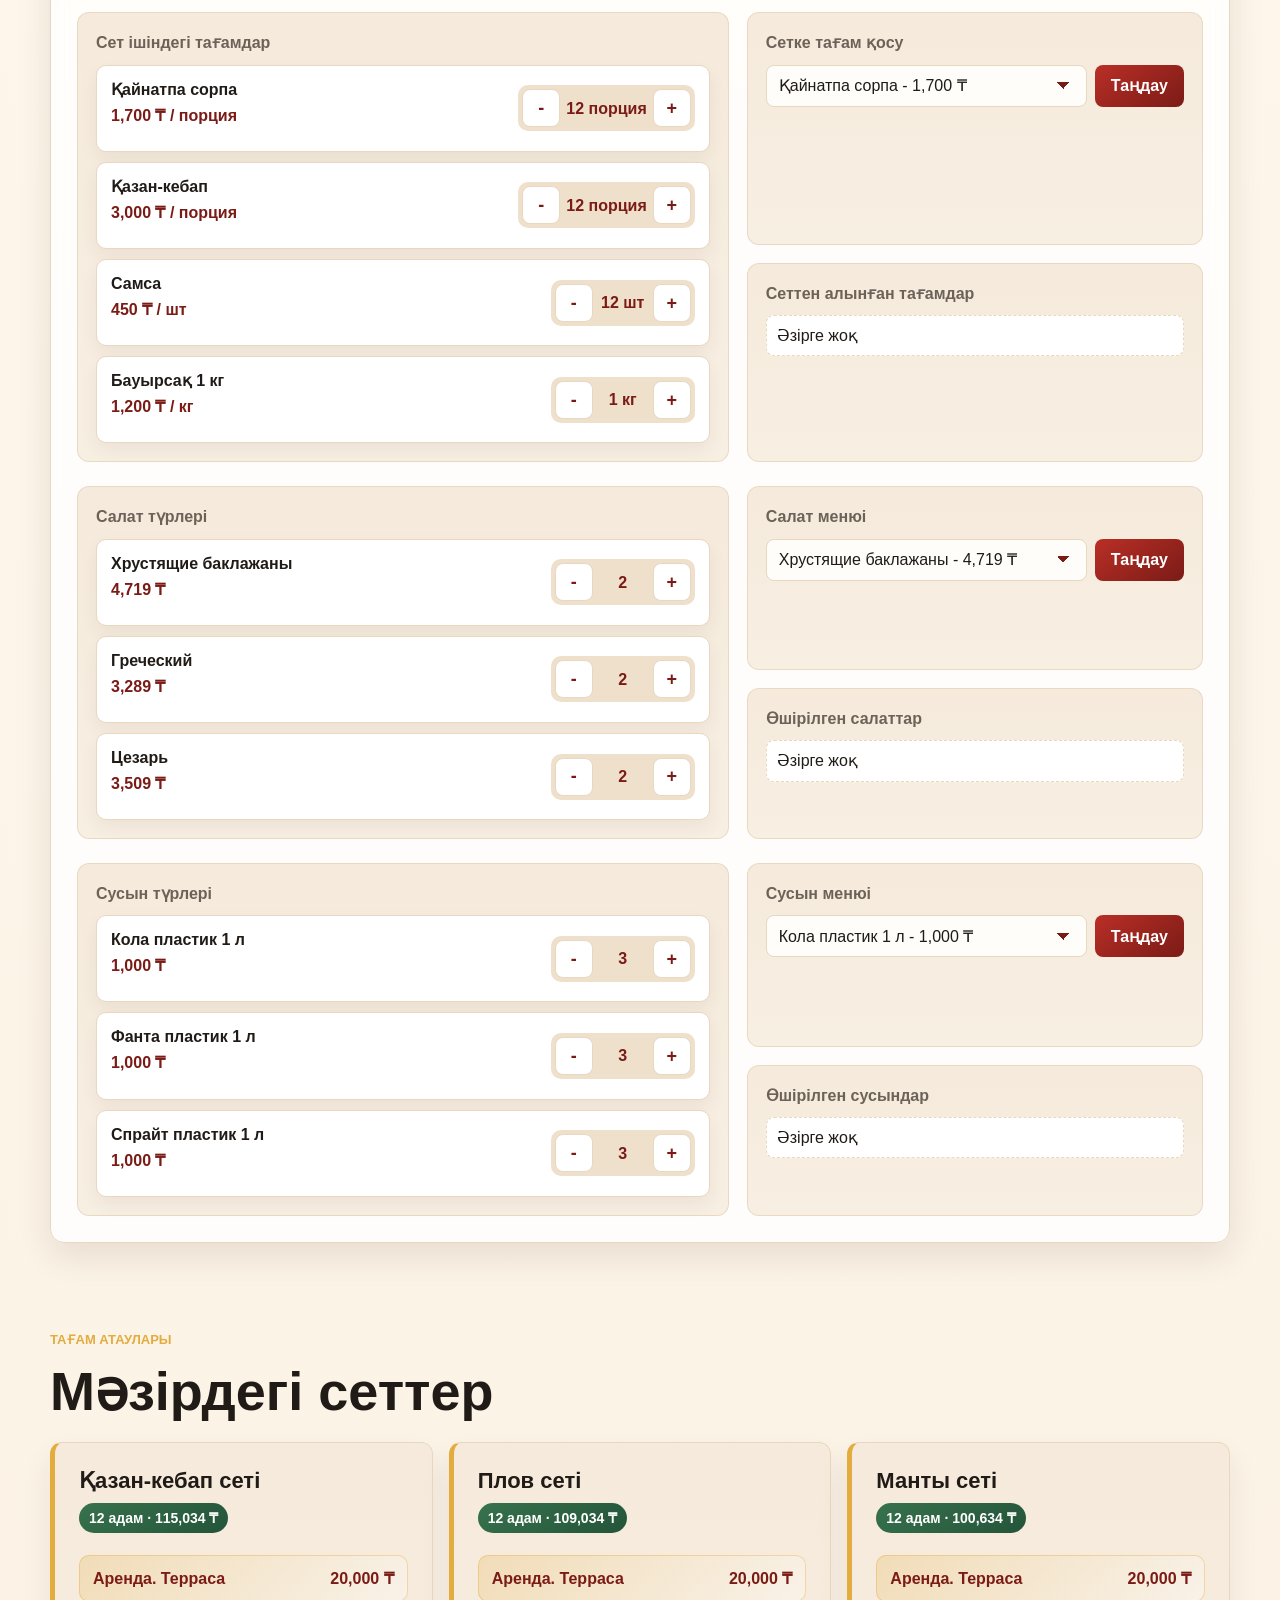
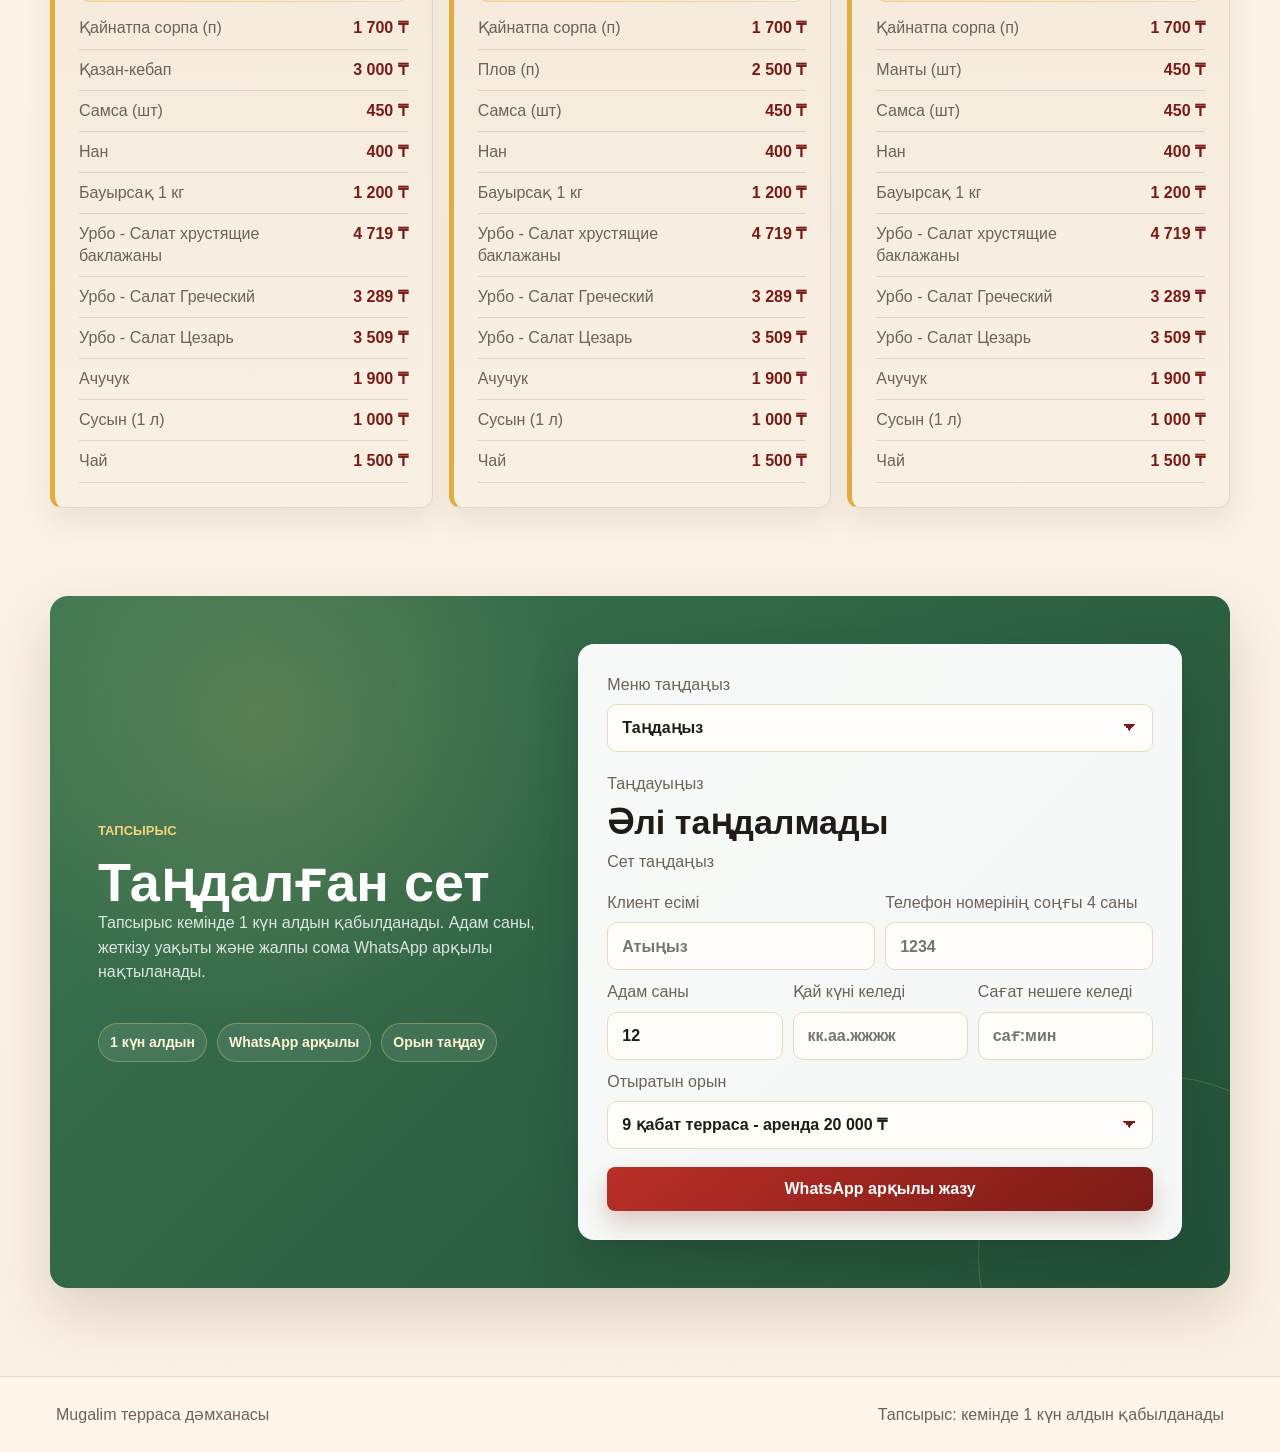
==== commit f97064dc: "Add files via upload" ====
--- a/index.html
+++ b/index.html
@@ -321,11 +321,11 @@
             </label>
             <label for="order-date">
               <span>Қай күні келеді</span>
-              <input id="order-date" type="date" />
+              <input id="order-date" type="text" inputmode="numeric" maxlength="10" placeholder="кк.аа.жжжж" />
             </label>
             <label for="order-time">
               <span>Сағат нешеге келеді</span>
-              <input id="order-time" type="time" />
+              <input id="order-time" type="text" inputmode="numeric" maxlength="5" placeholder="сағ:мин" />
             </label>
             <label for="order-venue">
               <span>Отыратын орын</span>
@@ -370,7 +370,7 @@
 
     <footer class="footer">
       <span>Mugalim терраса дәмханасы</span>
-      <span>Тапсырыс: кемінде 1 күн алдын</span>
+      <span>Тапсырыс: кемінде 1 күн алдын қабылданады</span>
     </footer>
 
     <script src="script.js"></script>
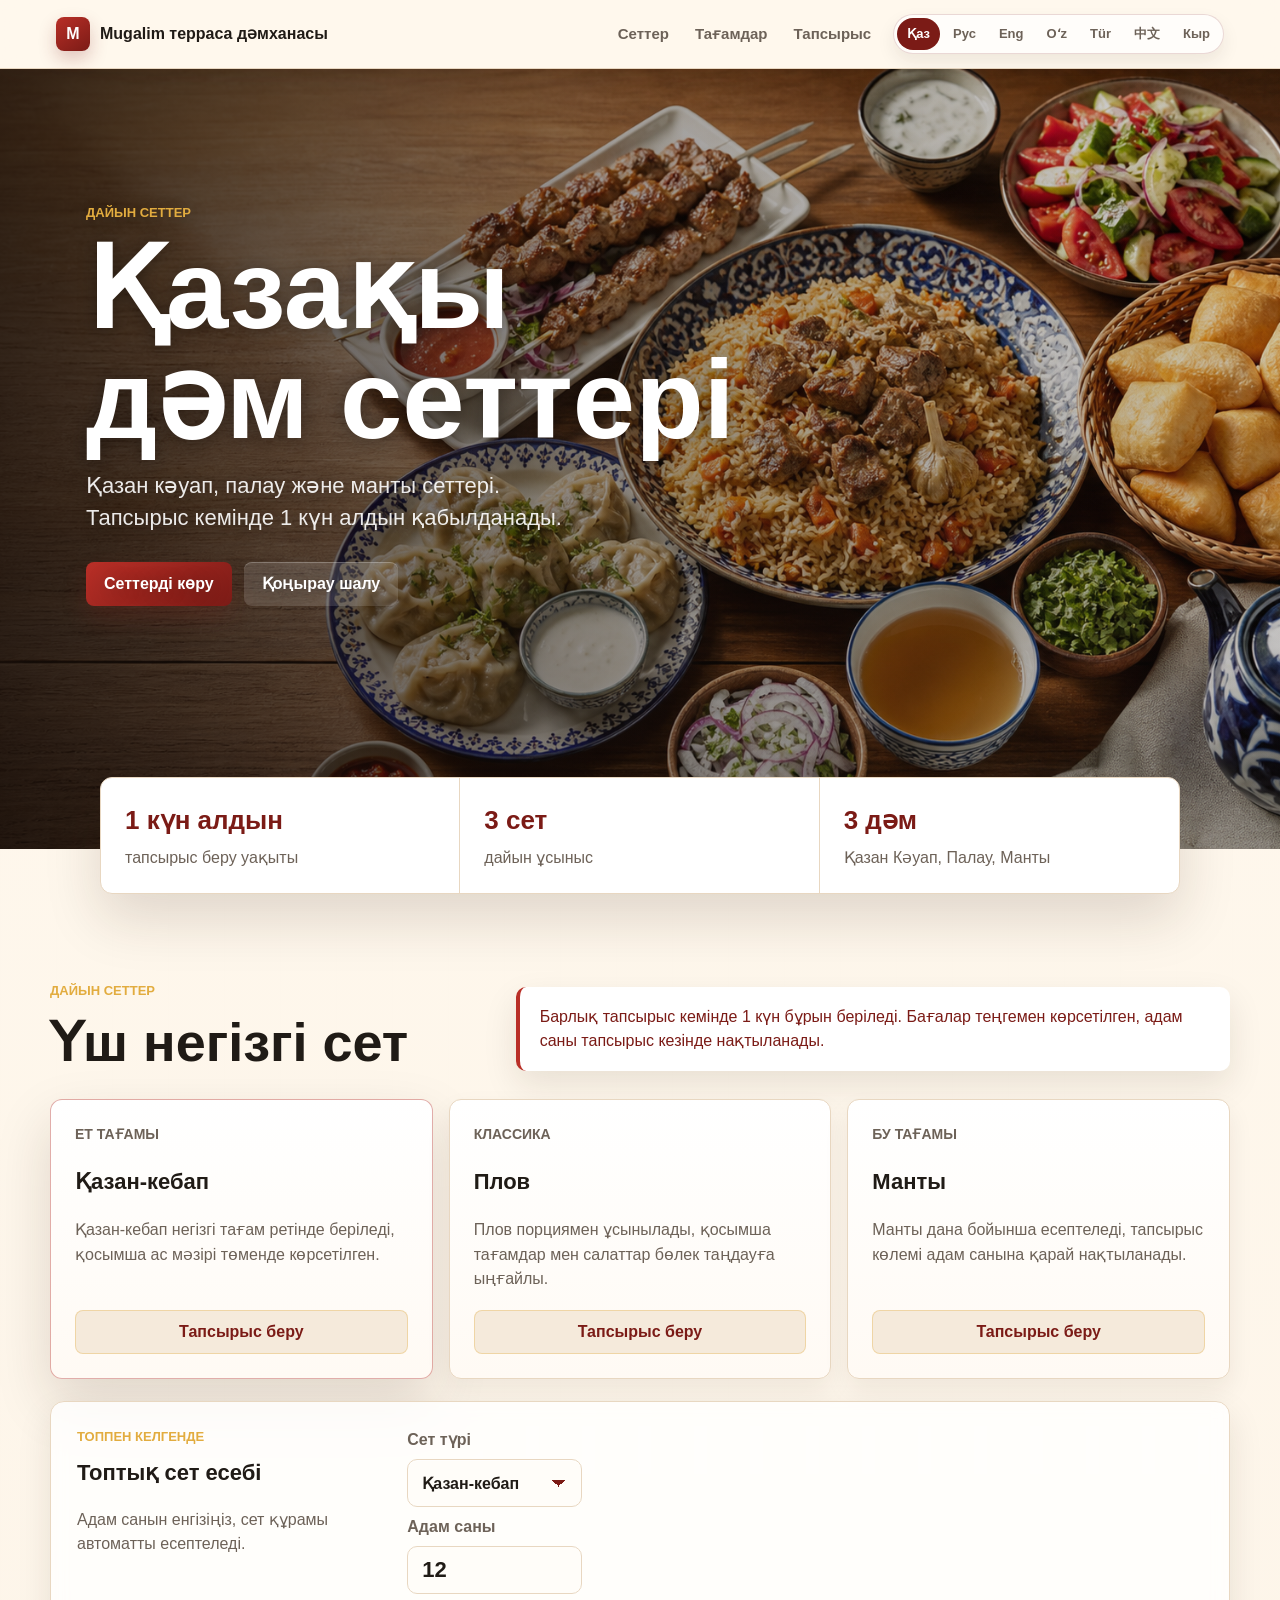
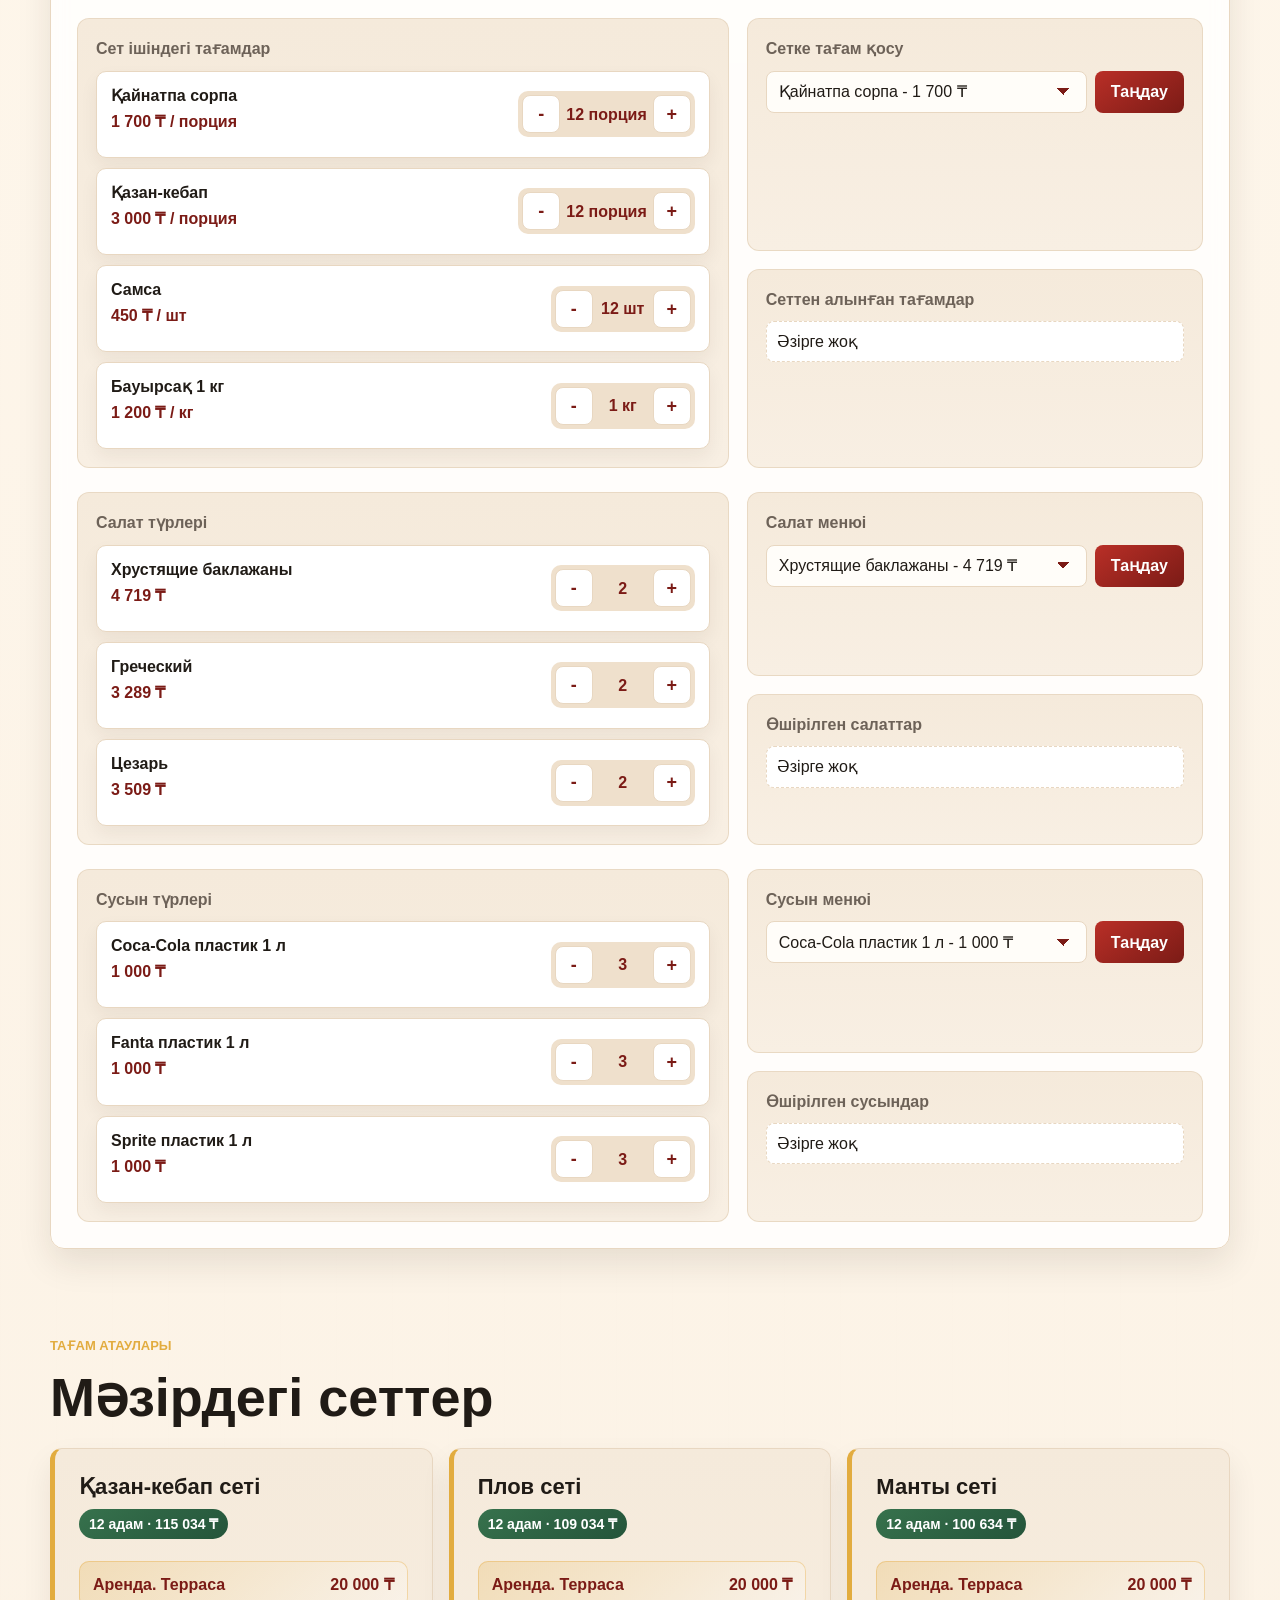
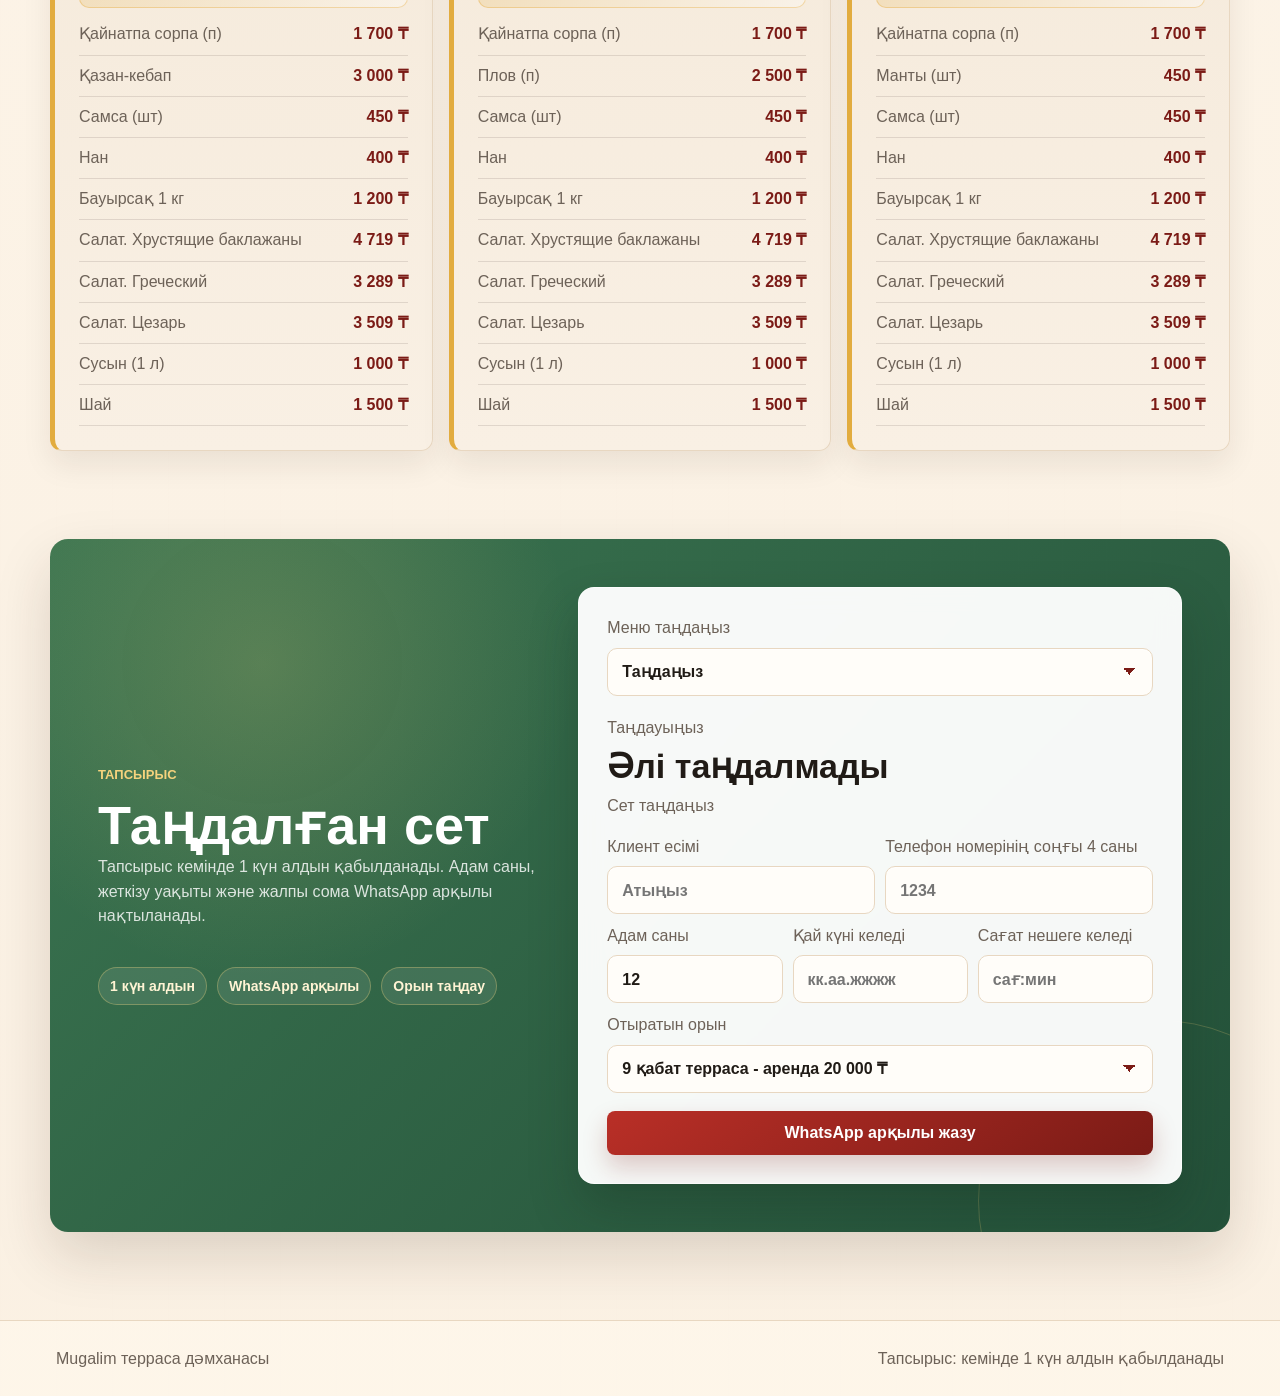
==== commit 20f257e0: "Add files via upload" ====
--- a/index.html
+++ b/index.html
@@ -12,11 +12,22 @@
         <span class="brand-mark">M</span>
         <span>Mugalim терраса дәмханасы</span>
       </a>
-      <nav class="nav" aria-label="Бөлімдер">
-        <a href="#sets">Сеттер</a>
-        <a href="#menu">Тағамдар</a>
-        <a href="#order">Тапсырыс</a>
-      </nav>
+      <div class="top-actions">
+        <nav class="nav" aria-label="Бөлімдер">
+          <a href="#sets">Сеттер</a>
+          <a href="#menu">Тағамдар</a>
+          <a href="#order">Тапсырыс</a>
+        </nav>
+        <div class="language-toggle" aria-label="Тіл таңдау">
+          <button type="button" class="active" data-lang="kk">Қаз</button>
+          <button type="button" data-lang="ru">Рус</button>
+          <button type="button" data-lang="en">Eng</button>
+          <button type="button" data-lang="uz">Oʻz</button>
+          <button type="button" data-lang="tr">Tür</button>
+          <button type="button" data-lang="zh">中文</button>
+          <button type="button" data-lang="ky">Кыр</button>
+        </div>
+      </div>
     </header>
 
     <main id="top">
@@ -132,7 +143,7 @@
             <div class="calc-item">
               <span>Сусын</span>
               <strong id="calc-drinks">3 топтама / 9 литр</strong>
-              <small>әр 4 адамға 1 топтама, 3 литр: кола, фанта, спрайт</small>
+              <small>әр 4 адамға 1 топтама, 3 литр: Coca-Cola, Fanta, Sprite</small>
             </div>
             <div class="calc-item">
               <span>Бауырсақ</span>
@@ -235,12 +246,11 @@
               <div><dt>Самса (шт)</dt><dd>450 ₸</dd></div>
               <div><dt>Нан</dt><dd>400 ₸</dd></div>
               <div><dt>Бауырсақ 1 кг</dt><dd>1 200 ₸</dd></div>
-              <div><dt>Урбо - Салат хрустящие баклажаны</dt><dd>4 719 ₸</dd></div>
-              <div><dt>Урбо - Салат Греческий</dt><dd>3 289 ₸</dd></div>
-              <div><dt>Урбо - Салат Цезарь</dt><dd>3 509 ₸</dd></div>
-              <div><dt>Ачучук</dt><dd>1 900 ₸</dd></div>
+              <div><dt>Салат. Хрустящие баклажаны</dt><dd>4 719 ₸</dd></div>
+              <div><dt>Салат. Греческий</dt><dd>3 289 ₸</dd></div>
+              <div><dt>Салат. Цезарь</dt><dd>3 509 ₸</dd></div>
               <div><dt>Сусын (1 л)</dt><dd>1 000 ₸</dd></div>
-              <div><dt>Чай</dt><dd>1 500 ₸</dd></div>
+              <div><dt>Шай</dt><dd>1 500 ₸</dd></div>
             </dl>
           </div>
           <div>
@@ -252,12 +262,11 @@
               <div><dt>Самса (шт)</dt><dd>450 ₸</dd></div>
               <div><dt>Нан</dt><dd>400 ₸</dd></div>
               <div><dt>Бауырсақ 1 кг</dt><dd>1 200 ₸</dd></div>
-              <div><dt>Урбо - Салат хрустящие баклажаны</dt><dd>4 719 ₸</dd></div>
-              <div><dt>Урбо - Салат Греческий</dt><dd>3 289 ₸</dd></div>
-              <div><dt>Урбо - Салат Цезарь</dt><dd>3 509 ₸</dd></div>
-              <div><dt>Ачучук</dt><dd>1 900 ₸</dd></div>
+              <div><dt>Салат. Хрустящие баклажаны</dt><dd>4 719 ₸</dd></div>
+              <div><dt>Салат. Греческий</dt><dd>3 289 ₸</dd></div>
+              <div><dt>Салат. Цезарь</dt><dd>3 509 ₸</dd></div>
               <div><dt>Сусын (1 л)</dt><dd>1 000 ₸</dd></div>
-              <div><dt>Чай</dt><dd>1 500 ₸</dd></div>
+              <div><dt>Шай</dt><dd>1 500 ₸</dd></div>
             </dl>
           </div>
           <div>
@@ -269,12 +278,11 @@
               <div><dt>Самса (шт)</dt><dd>450 ₸</dd></div>
               <div><dt>Нан</dt><dd>400 ₸</dd></div>
               <div><dt>Бауырсақ 1 кг</dt><dd>1 200 ₸</dd></div>
-              <div><dt>Урбо - Салат хрустящие баклажаны</dt><dd>4 719 ₸</dd></div>
-              <div><dt>Урбо - Салат Греческий</dt><dd>3 289 ₸</dd></div>
-              <div><dt>Урбо - Салат Цезарь</dt><dd>3 509 ₸</dd></div>
-              <div><dt>Ачучук</dt><dd>1 900 ₸</dd></div>
+              <div><dt>Салат. Хрустящие баклажаны</dt><dd>4 719 ₸</dd></div>
+              <div><dt>Салат. Греческий</dt><dd>3 289 ₸</dd></div>
+              <div><dt>Салат. Цезарь</dt><dd>3 509 ₸</dd></div>
               <div><dt>Сусын (1 л)</dt><dd>1 000 ₸</dd></div>
-              <div><dt>Чай</dt><dd>1 500 ₸</dd></div>
+              <div><dt>Шай</dt><dd>1 500 ₸</dd></div>
             </dl>
           </div>
         </div>
--- a/styles.css
+++ b/styles.css
@@ -74,6 +74,12 @@
   align-items: center;
 }
 
+.top-actions {
+  display: flex;
+  align-items: center;
+  gap: clamp(10px, 2.4vw, 22px);
+}
+
 .brand {
   gap: 10px;
   font-weight: 750;
@@ -100,6 +106,33 @@
 
 .nav a:hover {
   color: var(--brand-dark);
+}
+
+.language-toggle {
+  display: inline-flex;
+  align-items: center;
+  flex-wrap: wrap;
+  gap: 3px;
+  padding: 3px;
+  border: 1px solid rgba(127, 30, 24, 0.16);
+  border-radius: 999px;
+  background: rgba(255, 255, 255, 0.72);
+  box-shadow: 0 8px 18px rgba(44, 28, 14, 0.08);
+}
+
+.language-toggle button {
+  min-height: 32px;
+  padding: 0 10px;
+  border-radius: 999px;
+  color: var(--muted);
+  background: transparent;
+  font-size: 13px;
+  font-weight: 800;
+}
+
+.language-toggle button.active {
+  color: var(--white);
+  background: var(--brand-dark);
 }
 
 .hero {
@@ -1263,11 +1296,22 @@
     max-width: 260px;
   }
 
+  .top-actions {
+    width: 100%;
+    align-items: stretch;
+    flex-direction: column;
+    gap: 10px;
+  }
+
   .nav {
     width: 100%;
     justify-content: space-between;
     gap: 8px;
     font-size: 16px;
+  }
+
+  .language-toggle {
+    align-self: flex-start;
   }
 
   .hero {
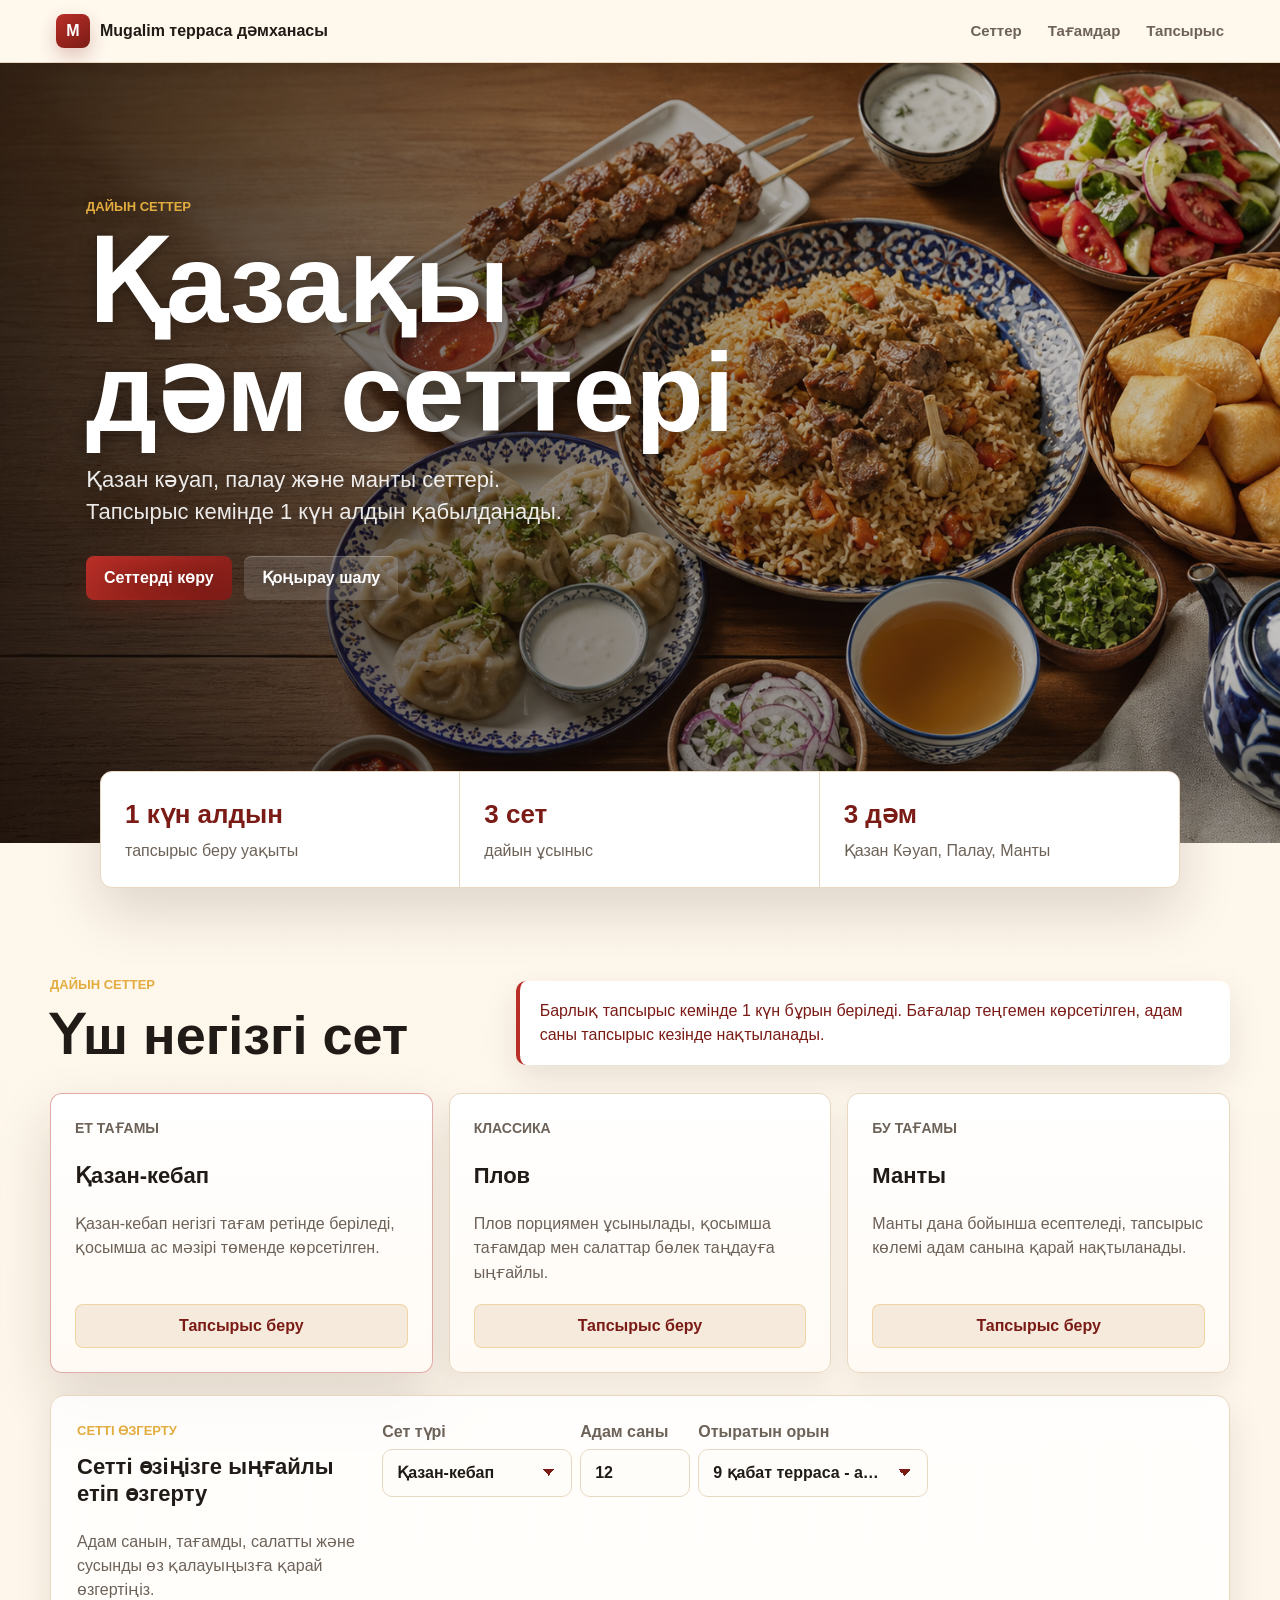
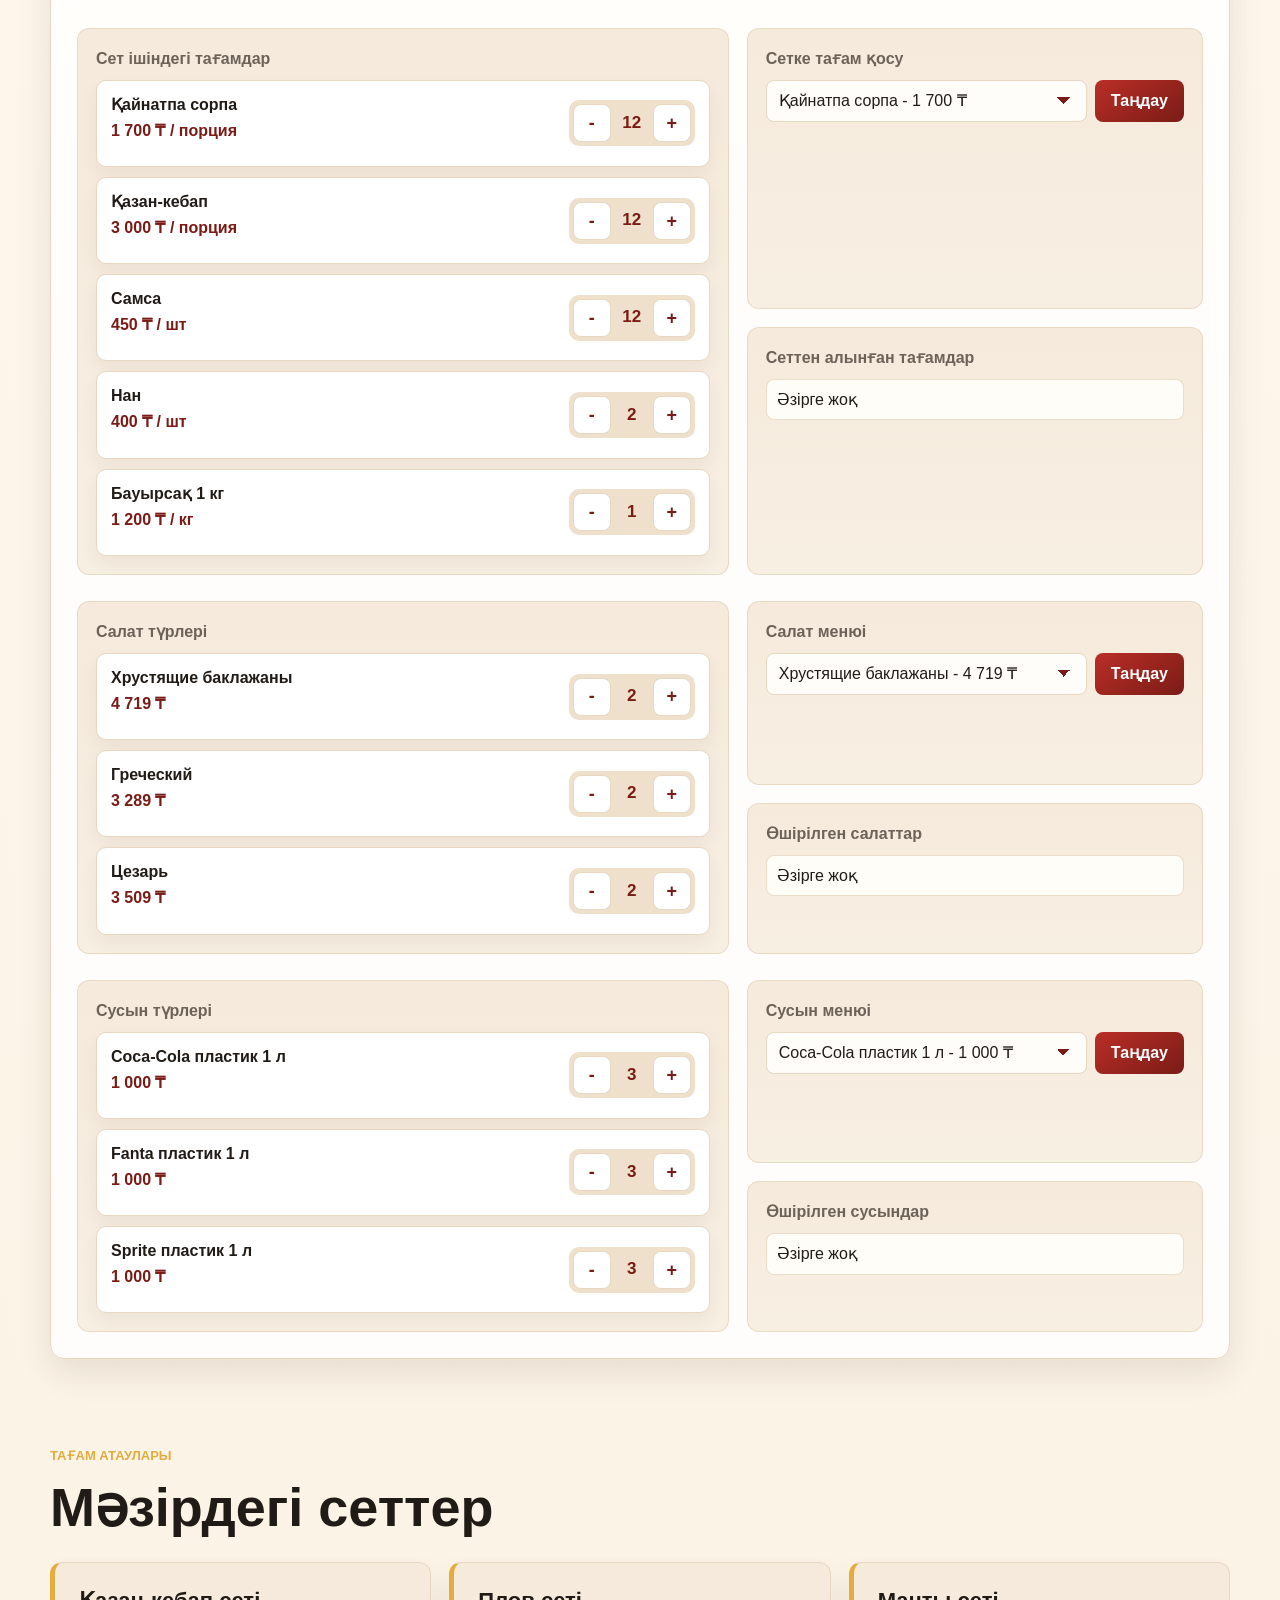
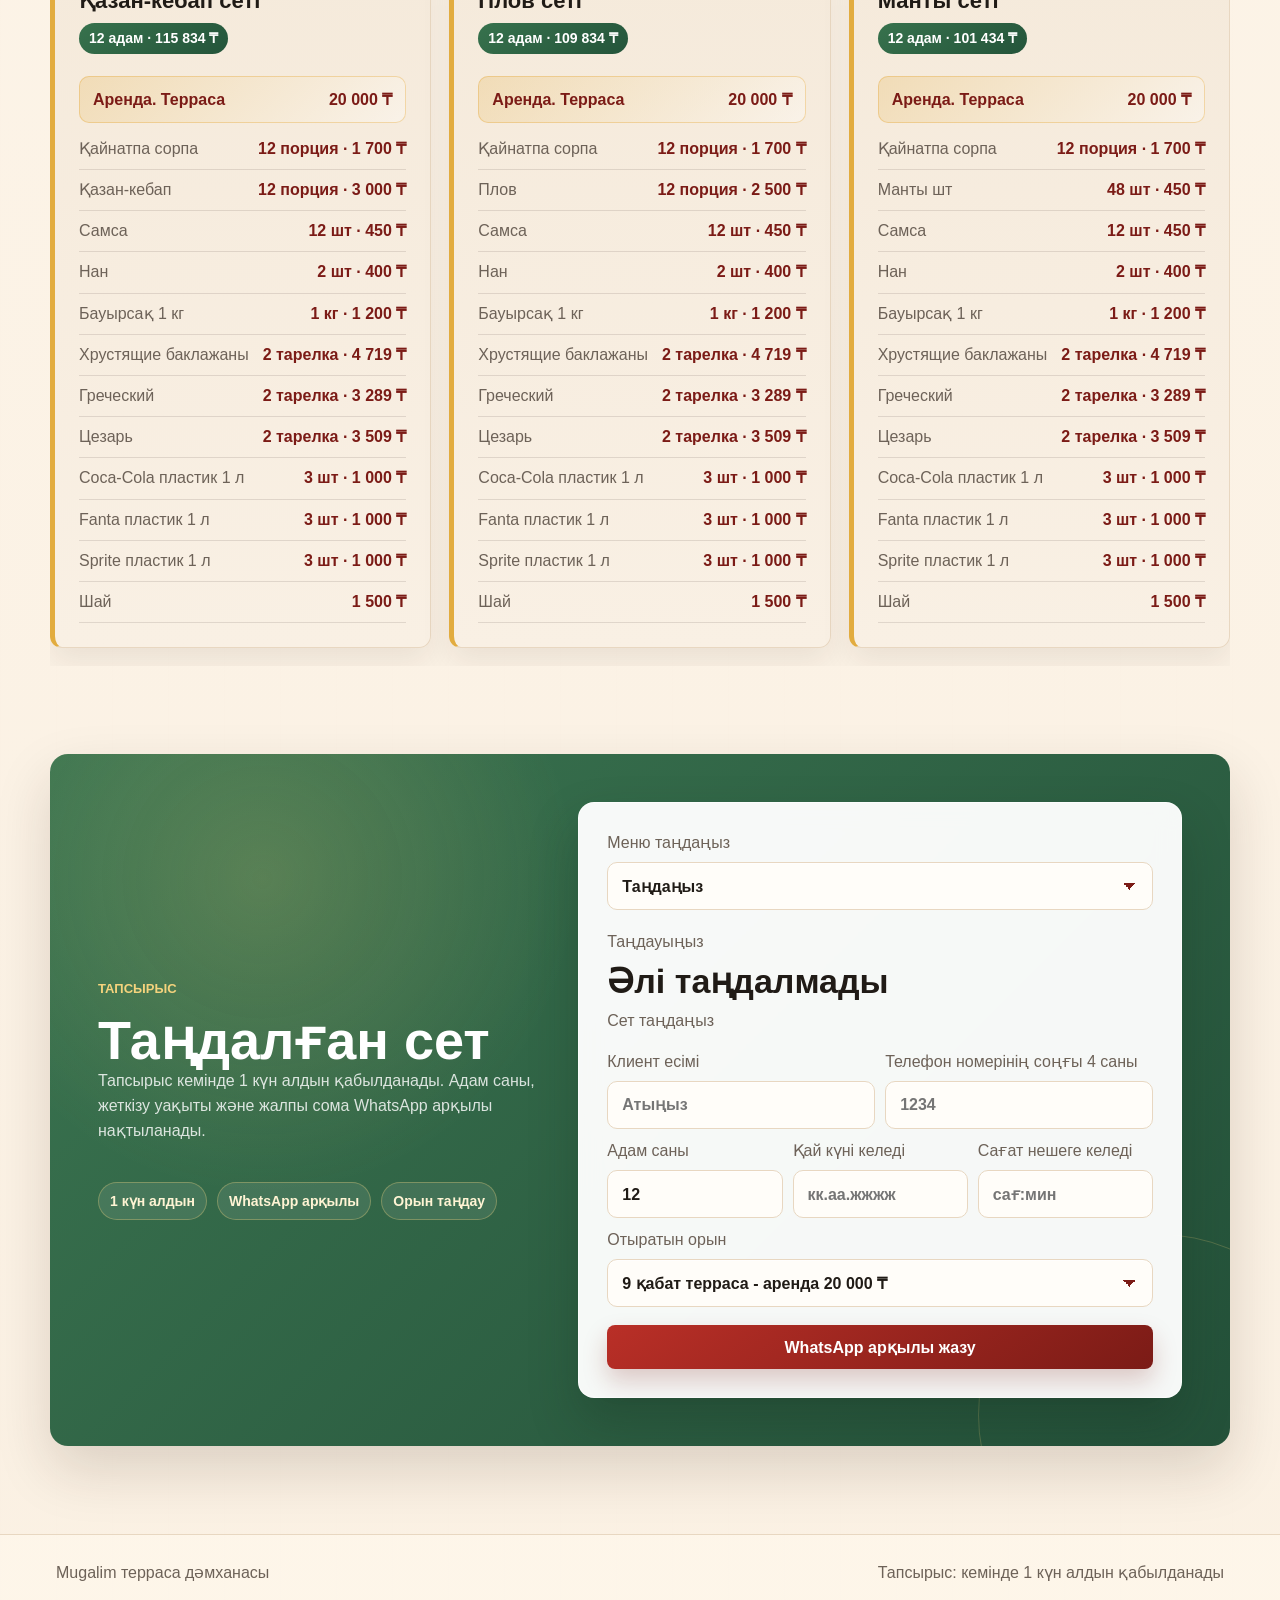
==== commit c5988528: "Add files via upload" ====
--- a/index.html
+++ b/index.html
@@ -1,4 +1,4 @@
-<!doctype html>
+﻿<!doctype html>
 <html lang="kk">
   <head>
     <meta charset="utf-8" />
@@ -18,15 +18,6 @@
           <a href="#menu">Тағамдар</a>
           <a href="#order">Тапсырыс</a>
         </nav>
-        <div class="language-toggle" aria-label="Тіл таңдау">
-          <button type="button" class="active" data-lang="kk">Қаз</button>
-          <button type="button" data-lang="ru">Рус</button>
-          <button type="button" data-lang="en">Eng</button>
-          <button type="button" data-lang="uz">Oʻz</button>
-          <button type="button" data-lang="tr">Tür</button>
-          <button type="button" data-lang="zh">中文</button>
-          <button type="button" data-lang="ky">Кыр</button>
-        </div>
       </div>
     </header>
 
@@ -102,9 +93,9 @@
 
         <div class="group-calculator" aria-labelledby="group-title">
           <div class="calculator-copy">
-            <p class="eyebrow">Топпен келгенде</p>
-            <h3 id="group-title">Топтық сет есебі</h3>
-            <p>Адам санын енгізіңіз, сет құрамы автоматты есептеледі.</p>
+            <p class="eyebrow">Сетті өзгерту</p>
+            <h3 id="group-title">Сетті өзіңізге ыңғайлы етіп өзгерту</h3>
+            <p>Адам санын, тағамды, салатты және сусынды өз қалауыңызға қарай өзгертіңіз.</p>
           </div>
           <div class="calculator-controls">
             <label class="people-control">
@@ -119,6 +110,41 @@
               <span>Адам саны</span>
               <input id="people-count" type="number" min="1" max="120" value="12" inputmode="numeric" />
             </label>
+            <label class="people-control">
+              <span>Отыратын орын</span>
+              <select id="calc-venue">
+                <option value="terrace">9 қабат терраса - аренда 20 000 ₸</option>
+                <option value="floor8">8 қабат</option>
+                <option value="urbo">1 қабат Урбо кофейня - аренда 0 ₸</option>
+                <option value="none">Орынсыз - аренда 0 ₸</option>
+              </select>
+            </label>
+            <label class="people-control rent-duration-control is-hidden" for="calc-rent-duration">
+              <span>8 қабат. сағат.</span>
+              <select id="calc-rent-duration">
+                <option value="1">1 сағат - 20 000 ₸</option>
+                <option value="2">2 сағат - 30 000 ₸</option>
+                <option value="3">3 сағат - 40 000 ₸</option>
+                <option value="unlimited">Безлимит - 50 000 ₸</option>
+              </select>
+            </label>
+          </div>
+          <div class="lodging-control calc-lodging-panel is-hidden">
+            <strong>қону</strong>
+            <div>
+              <label for="lodging-arrival-date">
+                <span>Қонуға қай күні келеді</span>
+                <input id="lodging-arrival-date" type="text" inputmode="numeric" maxlength="10" placeholder="кк.аа.жжжж" />
+              </label>
+              <label for="lodging-return-date">
+                <span>Қай күні қайтады</span>
+                <input id="lodging-return-date" type="text" inputmode="numeric" maxlength="10" placeholder="кк.аа.жжжж" />
+              </label>
+              <label for="lodging-return-time">
+                <span>Қай сағатта қайтады</span>
+                <input id="lodging-return-time" type="text" inputmode="numeric" maxlength="5" placeholder="сағ:мин" />
+              </label>
+            </div>
           </div>
           <div class="calc-grid" aria-live="polite">
             <div class="calc-item">
@@ -239,7 +265,7 @@
         <div class="menu-list">
           <div>
             <h3>Қазан-кебап сеті <span class="menu-summary" id="menu-kebab-summary">12 адам · 0 ₸</span></h3>
-            <dl class="price-list">
+            <dl class="price-list" id="menu-kebab-list">
               <div class="rent-row is-highlighted"><dt>Аренда. Терраса</dt><dd>20 000 ₸</dd></div>
               <div><dt>Қайнатпа сорпа (п)</dt><dd>1 700 ₸</dd></div>
               <div><dt>Қазан-кебап</dt><dd>3 000 ₸</dd></div>
@@ -255,7 +281,7 @@
           </div>
           <div>
             <h3>Плов сеті <span class="menu-summary" id="menu-plov-summary">12 адам · 0 ₸</span></h3>
-            <dl class="price-list">
+            <dl class="price-list" id="menu-plov-list">
               <div class="rent-row is-highlighted"><dt>Аренда. Терраса</dt><dd>20 000 ₸</dd></div>
               <div><dt>Қайнатпа сорпа (п)</dt><dd>1 700 ₸</dd></div>
               <div><dt>Плов (п)</dt><dd>2 500 ₸</dd></div>
@@ -271,7 +297,7 @@
           </div>
           <div>
             <h3>Манты сеті <span class="menu-summary" id="menu-manty-summary">12 адам · 0 ₸</span></h3>
-            <dl class="price-list">
+            <dl class="price-list" id="menu-manty-list">
               <div class="rent-row is-highlighted"><dt>Аренда. Терраса</dt><dd>20 000 ₸</dd></div>
               <div><dt>Қайнатпа сорпа (п)</dt><dd>1 700 ₸</dd></div>
               <div><dt>Манты (шт)</dt><dd>450 ₸</dd></div>
@@ -338,8 +364,19 @@
             <label for="order-venue">
               <span>Отыратын орын</span>
               <select id="order-venue">
-                <option value="terrace">9 қабат терраса - аренда 20 000 ₸</option>
-                <option value="urbo">1 қабат Урбо кофейня - аренда 0 ₸</option>
+                <option value="terrace">9 қабат терраса - аренда 20 000 ₸</option>
+                <option value="floor8">8 қабат</option>
+                <option value="urbo">1 қабат Урбо кофейня - аренда 0 ₸</option>
+                <option value="none">Орынсыз - аренда 0 ₸</option>
+              </select>
+            </label>
+            <label class="rent-duration-control is-hidden" for="order-rent-duration">
+              <span>8 қабат. сағат.</span>
+              <select id="order-rent-duration">
+                <option value="1">1 сағат - 20 000 ₸</option>
+                <option value="2">2 сағат - 30 000 ₸</option>
+                <option value="3">3 сағат - 40 000 ₸</option>
+                <option value="unlimited">Безлимит - 50 000 ₸</option>
               </select>
             </label>
           </div>
@@ -360,7 +397,10 @@
           <div><dt>Келетін күні</dt><dd id="pdf-date">әлі таңдалмады</dd></div>
           <div><dt>Келетін сағаты</dt><dd id="pdf-time">әлі таңдалмады</dd></div>
           <div><dt>Отыратын орын</dt><dd id="pdf-venue">9 қабат терраса</dd></div>
-          <div><dt>Аренда</dt><dd id="pdf-rent">20 000 ₸</dd></div>
+          <div><dt>Аренда</dt><dd id="pdf-rent">20 000 ₸</dd></div>
+          <div class="lodging-row is-hidden"><dt>Қонуға қай күні келеді</dt><dd id="pdf-lodging-arrival">әлі таңдалмады</dd></div>
+          <div class="lodging-row is-hidden"><dt>Қай күні қайтады</dt><dd id="pdf-lodging-return-date">әлі таңдалмады</dd></div>
+          <div class="lodging-row is-hidden"><dt>Қай сағатта қайтады</dt><dd id="pdf-lodging-return-time">әлі таңдалмады</dd></div>
           <div><dt>Сет ішіндегі тағамдар</dt><dd id="pdf-foods">-</dd></div>
           <div><dt>Сетке тағам қосу</dt><dd id="pdf-added-foods">өзгеріс жоқ</dd></div>
           <div><dt>Сеттен алынған тағамдар</dt><dd id="pdf-removed-foods">өзгеріс жоқ</dd></div>
@@ -384,3 +424,14 @@
     <script src="script.js"></script>
   </body>
 </html>
+
+
+
+
+
+
+
+
+
+
+
--- a/styles.css
+++ b/styles.css
@@ -61,8 +61,8 @@
   align-items: center;
   justify-content: space-between;
   gap: 18px;
-  padding: 14px clamp(18px, 5vw, 56px);
-  background: rgba(255, 248, 237, 0.88);
+  padding: 12px clamp(18px, 5vw, 56px);
+  background: rgba(255, 248, 237, 0.92);
   border-bottom: 1px solid var(--line);
   backdrop-filter: blur(14px);
   box-shadow: 0 8px 24px rgba(44, 28, 14, 0.06);
@@ -84,6 +84,7 @@
   gap: 10px;
   font-weight: 750;
   line-height: 1.15;
+  min-width: fit-content;
 }
 
 .brand-mark {
@@ -104,35 +105,89 @@
   font-weight: 600;
 }
 
+.nav a {
+  position: relative;
+  padding: 8px 0;
+}
+
+.nav a::after {
+  position: absolute;
+  right: 0;
+  bottom: 2px;
+  left: 0;
+  height: 2px;
+  border-radius: 999px;
+  background: var(--brand);
+  content: "";
+  opacity: 0;
+  transform: scaleX(0.4);
+  transition: opacity 160ms ease, transform 160ms ease;
+}
+
 .nav a:hover {
   color: var(--brand-dark);
+}
+
+.nav a:hover::after {
+  opacity: 1;
+  transform: scaleX(1);
 }
 
 .language-toggle {
   display: inline-flex;
   align-items: center;
   flex-wrap: wrap;
-  gap: 3px;
-  padding: 3px;
-  border: 1px solid rgba(127, 30, 24, 0.16);
-  border-radius: 999px;
-  background: rgba(255, 255, 255, 0.72);
-  box-shadow: 0 8px 18px rgba(44, 28, 14, 0.08);
-}
-
-.language-toggle button {
-  min-height: 32px;
-  padding: 0 10px;
-  border-radius: 999px;
+  justify-content: flex-end;
+  gap: 4px;
+  max-width: 430px;
+  padding: 5px;
+  border: 1px solid rgba(127, 30, 24, 0.14);
+  border-radius: 14px;
+  background:
+    linear-gradient(180deg, rgba(255, 255, 255, 0.82), rgba(245, 234, 219, 0.78));
+  box-shadow:
+    inset 0 1px 0 rgba(255, 255, 255, 0.9),
+    0 10px 24px rgba(44, 28, 14, 0.09);
+}
+
+.language-toggle button,
+.language-toggle a {
+  display: inline-grid;
+  place-items: center;
+  min-height: 34px;
+  min-width: 43px;
+  padding: 0 11px;
+  border-radius: 10px;
   color: var(--muted);
   background: transparent;
   font-size: 13px;
   font-weight: 800;
-}
-
-.language-toggle button.active {
+  line-height: 1;
+  transition:
+    color 160ms ease,
+    background 160ms ease,
+    box-shadow 160ms ease,
+    transform 160ms ease;
+}
+
+.language-toggle a:hover,
+.language-toggle button:hover {
+  color: var(--brand-dark);
+  background: rgba(255, 255, 255, 0.7);
+}
+
+.language-toggle a:focus-visible,
+.language-toggle button:focus-visible {
+  outline: 2px solid rgba(226, 172, 63, 0.9);
+  outline-offset: 2px;
+}
+
+.language-toggle button.active,
+.language-toggle a.active {
   color: var(--white);
-  background: var(--brand-dark);
+  background: linear-gradient(145deg, var(--brand), var(--brand-dark));
+  box-shadow: 0 8px 18px rgba(127, 30, 24, 0.22);
+  transform: translateY(-1px);
 }
 
 .hero {
@@ -314,6 +369,7 @@
 .menu-section {
   display: grid;
   gap: 22px;
+  overflow: hidden;
 }
 
 .menu-heading {
@@ -429,8 +485,8 @@
 
 .group-calculator {
   display: grid;
-  grid-template-columns: minmax(220px, 0.8fr) minmax(170px, 0.45fr) minmax(0, 1.55fr);
-  gap: 20px;
+  grid-template-columns: minmax(220px, 0.78fr) minmax(300px, 0.92fr) minmax(400px, 1.28fr);
+  gap: 22px;
   align-items: start;
   margin-top: 22px;
   padding: 26px;
@@ -439,6 +495,7 @@
   background: rgba(255, 255, 255, 0.82);
   box-shadow: var(--soft-shadow);
   backdrop-filter: blur(8px);
+  overflow: visible;
 }
 
 .calculator-copy p:last-child {
@@ -451,11 +508,120 @@
 .people-control {
   display: grid;
   gap: 8px;
+  min-width: 0;
+}
+
+.calculator-controls {
+  grid-template-columns: minmax(190px, 1.25fr) minmax(110px, 0.7fr) minmax(230px, 1.45fr);
+  align-items: start;
+  width: min(150%, 640px);
+  position: relative;
+  z-index: 20;
+}
+
+.people-control:has(#calc-rent-duration) {
+  grid-column: 1 / -1;
+}
+
+.rent-duration-control.is-hidden {
+  display: none;
+}
+
+.lodging-control.is-hidden,
+.lodging-row.is-hidden {
+  display: none;
+}
+
+.calc-lodging-panel {
+  grid-column: 2;
+  width: min(150%, 640px);
+  display: grid;
+  position: relative;
+  z-index: 1;
+  gap: 14px;
+  align-self: start;
+  margin: 8px 0 0;
+  padding: 18px 18px 16px;
+  border: 1px solid rgba(226, 172, 63, 0.45);
+  border-left: 5px solid var(--gold);
+  border-radius: 16px;
+  background:
+    linear-gradient(180deg, rgba(255, 253, 249, 0.98), rgba(255, 248, 237, 0.94));
+  box-shadow:
+    0 16px 34px rgba(44, 28, 14, 0.09),
+    inset 0 1px 0 rgba(255, 255, 255, 0.85);
+}
+
+.calc-lodging-panel strong {
+  display: inline-flex;
+  align-items: center;
+  width: fit-content;
+  min-height: 30px;
+  padding: 0 12px;
+  border-radius: 999px;
+  color: var(--brand-dark);
+  background: linear-gradient(180deg, rgba(185, 47, 39, 0.1), rgba(185, 47, 39, 0.06));
+  font-size: 16px;
+  font-weight: 850;
+}
+
+.calc-lodging-panel > div {
+  display: grid;
+  grid-template-columns: 1fr;
+  gap: 12px;
+}
+
+.calc-lodging-panel label {
+  display: grid;
+  gap: 7px;
+  min-width: 0;
+}
+
+.calc-lodging-panel span {
+  color: var(--muted);
+  font-size: 13px;
+  font-weight: 800;
+  line-height: 1.2;
+}
+
+.calc-lodging-panel input {
+  width: 100%;
+  min-height: 48px;
+  padding: 0 14px;
+  border: 1px solid var(--line);
+  border-radius: 12px;
+  color: var(--ink);
+  background: #fffdf9;
+  font: inherit;
+  font-size: 16px;
+  font-weight: 750;
+  box-shadow:
+    inset 0 1px 0 rgba(255, 255, 255, 0.78),
+    0 6px 14px rgba(44, 28, 14, 0.04);
+}
+
+.calc-lodging-panel input:focus {
+  border-color: rgba(185, 47, 39, 0.5);
+  outline: none;
+  box-shadow:
+    0 0 0 3px rgba(185, 47, 39, 0.1),
+    0 8px 18px rgba(44, 28, 14, 0.08),
+    inset 0 1px 0 rgba(255, 255, 255, 0.78);
+}
+
+.calc-lodging-panel input::placeholder {
+  color: rgba(109, 98, 88, 0.72);
+}
+
+.calculator-controls.rent-duration-visible .people-control:has(#calc-venue) {
+  grid-column: auto;
 }
 
 .people-control span {
   color: var(--muted);
   font-weight: 650;
+  min-width: 0;
+  line-height: 1.2;
 }
 
 .people-control input,
@@ -468,7 +634,7 @@
   color: var(--ink);
   background: #fffdf9;
   font: inherit;
-  font-size: 22px;
+  font-size: 16px;
   font-weight: 750;
 }
 
@@ -478,7 +644,9 @@
 
 .custom-select {
   position: relative;
-  z-index: 3;
+  z-index: 30;
+  width: 100%;
+  min-width: 0;
 }
 
 .custom-select-button {
@@ -486,6 +654,7 @@
   width: 100%;
   min-height: 48px;
   padding: 0 42px 0 14px;
+  overflow: hidden;
   color: var(--ink);
   background-color: #fffdf9;
   background-image:
@@ -499,6 +668,8 @@
   border: 1px solid var(--line);
   border-radius: 10px;
   text-align: left;
+  text-overflow: ellipsis;
+  white-space: nowrap;
   font-weight: 750;
   box-shadow: inset 0 1px 0 rgba(255, 255, 255, 0.72);
 }
@@ -510,6 +681,10 @@
 .custom-select.open .custom-select-button {
   border-color: rgba(181, 51, 43, 0.48);
   box-shadow: 0 0 0 3px rgba(181, 51, 43, 0.1);
+}
+
+.custom-select.open {
+  z-index: 200;
 }
 
 .custom-select-menu {
@@ -517,12 +692,19 @@
   top: calc(100% + 8px);
   left: 0;
   right: 0;
+  min-width: max(100%, 240px);
   display: none;
   padding: 6px;
   border: 1px solid var(--line);
   border-radius: 10px;
   background: var(--white);
+  z-index: 210;
   box-shadow: 0 18px 36px rgba(35, 24, 16, 0.18);
+}
+
+.custom-select[data-select-id="calc-venue"] .custom-select-menu,
+.custom-select[data-select-id="order-venue"] .custom-select-menu {
+  min-width: max(100%, 340px);
 }
 
 .custom-select.open .custom-select-menu {
@@ -683,7 +865,7 @@
 
 .salad-qty {
   display: grid;
-  grid-template-columns: 38px minmax(48px, auto) 38px;
+  grid-template-columns: 38px auto 38px;
   align-items: center;
   gap: 6px;
   padding: 4px;
@@ -691,11 +873,44 @@
   background: var(--cream-strong);
 }
 
-.salad-qty span {
+.salad-qty > span {
   margin: 0;
   text-align: center;
   color: var(--brand-dark);
   font-weight: 750;
+}
+
+.qty-manual {
+  display: inline-grid;
+  grid-template-columns: auto;
+  align-items: center;
+  justify-content: center;
+  min-width: 0;
+  margin: 0;
+  color: var(--brand-dark);
+  font-weight: 750;
+}
+
+.qty-manual input {
+  width: 30px;
+  min-height: 34px;
+  padding: 0 2px;
+  border: 1px solid transparent;
+  border-radius: 8px;
+  color: var(--brand-dark);
+  background: transparent;
+  font: inherit;
+  font-size: 17px;
+  font-weight: 850;
+  text-align: center;
+}
+
+.qty-manual input:focus {
+  width: 42px;
+  border-color: rgba(185, 47, 39, 0.45);
+  outline: none;
+  background: var(--white);
+  box-shadow: 0 0 0 3px rgba(185, 47, 39, 0.1);
 }
 
 #salad-list button,
@@ -723,9 +938,9 @@
   gap: 8px;
   align-items: center;
   padding: 8px 10px;
-  border: 1px dashed var(--line);
+  border: 1px solid rgba(232, 215, 193, 0.85);
   border-radius: 8px;
-  background: var(--white);
+  background: rgba(255, 253, 249, 0.96);
 }
 
 #removed-salad-list button,
@@ -802,17 +1017,45 @@
 
 .menu-list {
   display: grid;
-  grid-template-columns: repeat(3, 1fr);
-  gap: 16px;
+  grid-auto-flow: column;
+  grid-auto-columns: minmax(340px, 38%);
+  gap: 18px;
+  margin-inline: -4px;
+  padding: 4px 4px 18px;
+  overflow-x: auto;
+  overflow-y: hidden;
+  overscroll-behavior-inline: contain;
+  scroll-padding-inline: 4px;
+  scroll-snap-type: inline mandatory;
+  scrollbar-color: var(--gold) rgba(232, 215, 193, 0.68);
+  scrollbar-width: thin;
+  -webkit-overflow-scrolling: touch;
 }
 
 .menu-list > div {
+  min-height: 100%;
   padding: 24px;
   border: 1px solid var(--line);
   border-left: 5px solid var(--gold);
   border-radius: 12px;
   background: linear-gradient(180deg, var(--cream), #f9f0e4);
   box-shadow: 0 14px 30px rgba(44, 28, 14, 0.08);
+  scroll-snap-align: start;
+  scroll-snap-stop: always;
+}
+
+.menu-list::-webkit-scrollbar {
+  height: 10px;
+}
+
+.menu-list::-webkit-scrollbar-track {
+  border-radius: 999px;
+  background: rgba(232, 215, 193, 0.68);
+}
+
+.menu-list::-webkit-scrollbar-thumb {
+  border-radius: 999px;
+  background: linear-gradient(90deg, var(--gold), #c98e24);
 }
 
 .menu-list h3 {
@@ -874,6 +1117,20 @@
 .price-list .rent-row.is-highlighted dt,
 .price-list .rent-row.is-highlighted dd {
   color: var(--brand-dark);
+  font-weight: 800;
+}
+
+.price-list div.is-custom {
+  padding: 9px 10px;
+  border-bottom: 0;
+  border-radius: 10px;
+  background: rgba(55, 114, 77, 0.1);
+  box-shadow: inset 3px 0 0 var(--leaf);
+}
+
+.price-list div.is-custom dt,
+.price-list div.is-custom dd {
+  color: var(--leaf-dark);
   font-weight: 800;
 }
 
@@ -1060,6 +1317,11 @@
   grid-column: span 6;
 }
 
+.order-details.rent-duration-visible label:nth-child(6),
+.order-details.rent-duration-visible .rent-duration-control {
+  grid-column: span 3;
+}
+
 .order-details input,
 .order-details select {
   width: 100%;
@@ -1208,13 +1470,33 @@
 }
 
 @media (max-width: 900px) {
+  .topbar {
+    align-items: flex-start;
+    flex-direction: column;
+  }
+
+  .top-actions {
+    width: 100%;
+    align-items: stretch;
+    flex-direction: column;
+    gap: 10px;
+  }
+
+  .language-toggle {
+    max-width: none;
+    justify-content: flex-start;
+  }
+
   .section-head,
   .order,
   .split,
   .set-grid,
-  .group-calculator,
+  .group-calculator {
+    grid-template-columns: 1fr;
+  }
+
   .menu-list {
-    grid-template-columns: 1fr;
+    grid-auto-columns: minmax(280px, 88%);
   }
 
   .order > div:first-child {
@@ -1222,6 +1504,18 @@
   }
 
   .calc-grid {
+    grid-template-columns: 1fr;
+  }
+
+  .calculator-controls {
+    width: 100%;
+  }
+
+  .calc-lodging-panel {
+    grid-column: 1;
+  }
+
+  .calc-lodging-panel > div {
     grid-template-columns: 1fr;
   }
 
@@ -1276,6 +1570,24 @@
   }
 }
 
+@media (max-width: 1100px) and (min-width: 901px) {
+  .group-calculator {
+    grid-template-columns: minmax(220px, 0.7fr) minmax(300px, 1fr);
+    column-gap: 28px;
+    row-gap: 20px;
+  }
+
+  .calc-lodging-panel {
+    grid-column: 1 / -1;
+    width: 100%;
+    margin: 18px 0 0;
+  }
+
+  .calculator-controls {
+    width: 100%;
+  }
+}
+
 @media (max-width: 620px) {
   body {
     overflow-x: hidden;
@@ -1311,7 +1623,20 @@
   }
 
   .language-toggle {
-    align-self: flex-start;
+    width: 100%;
+    align-self: stretch;
+    display: grid;
+    grid-template-columns: repeat(2, minmax(0, 1fr));
+    gap: 5px;
+    padding: 5px;
+    border-radius: 16px;
+  }
+
+  .language-toggle a,
+  .language-toggle button {
+    min-width: 0;
+    padding: 0 6px;
+    font-size: 12px;
   }
 
   .hero {
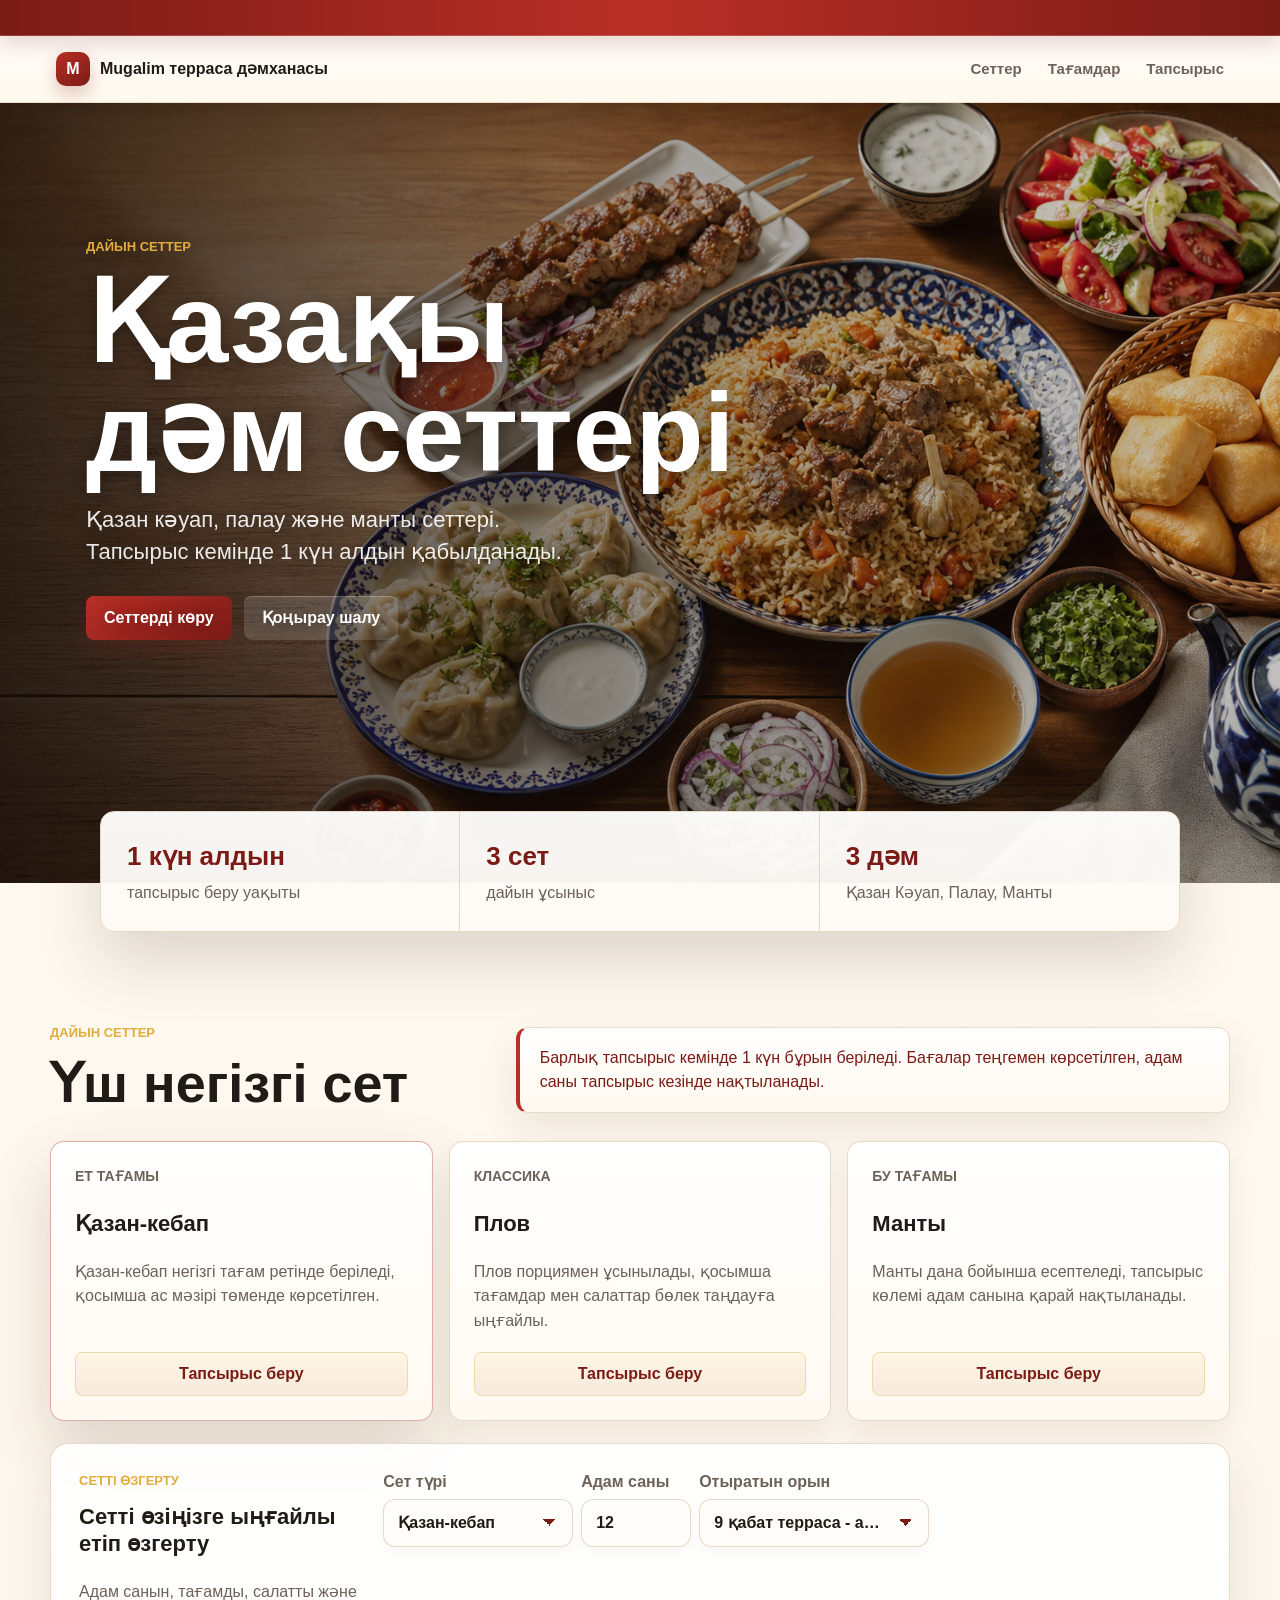
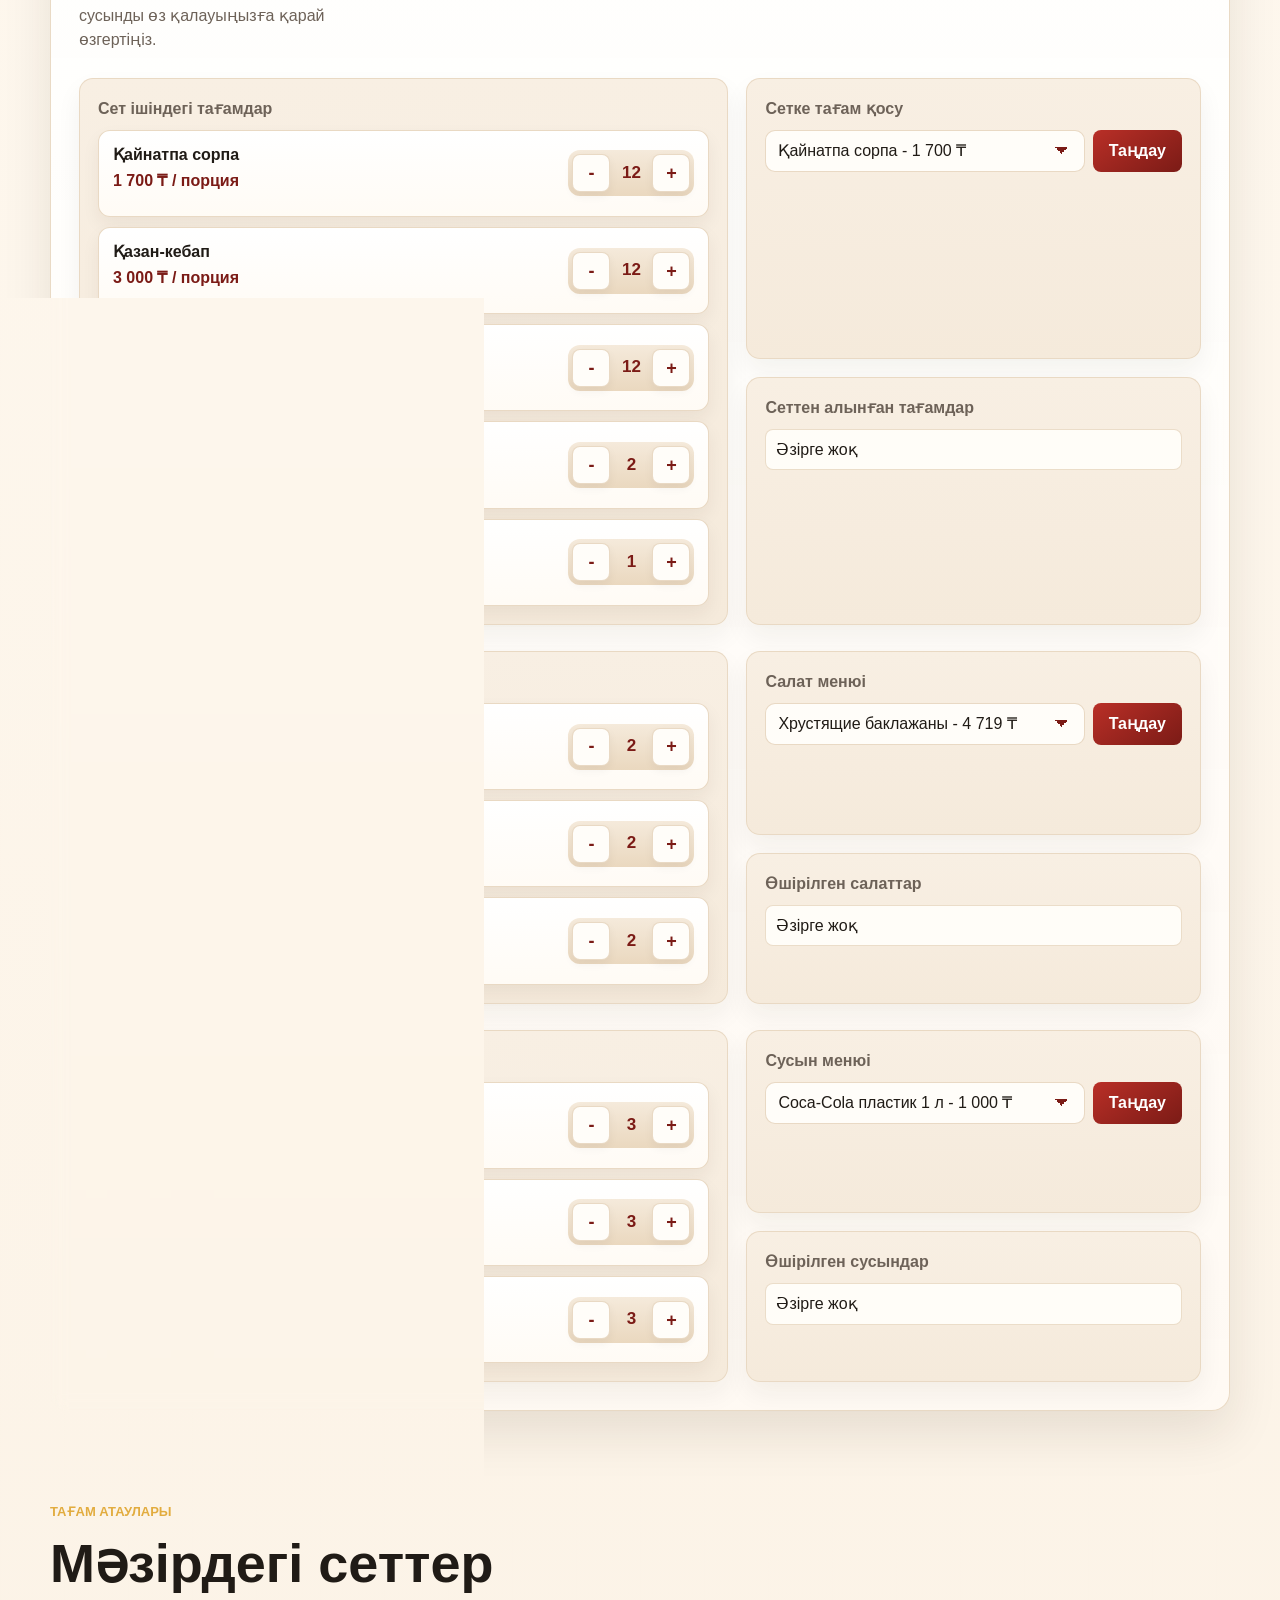
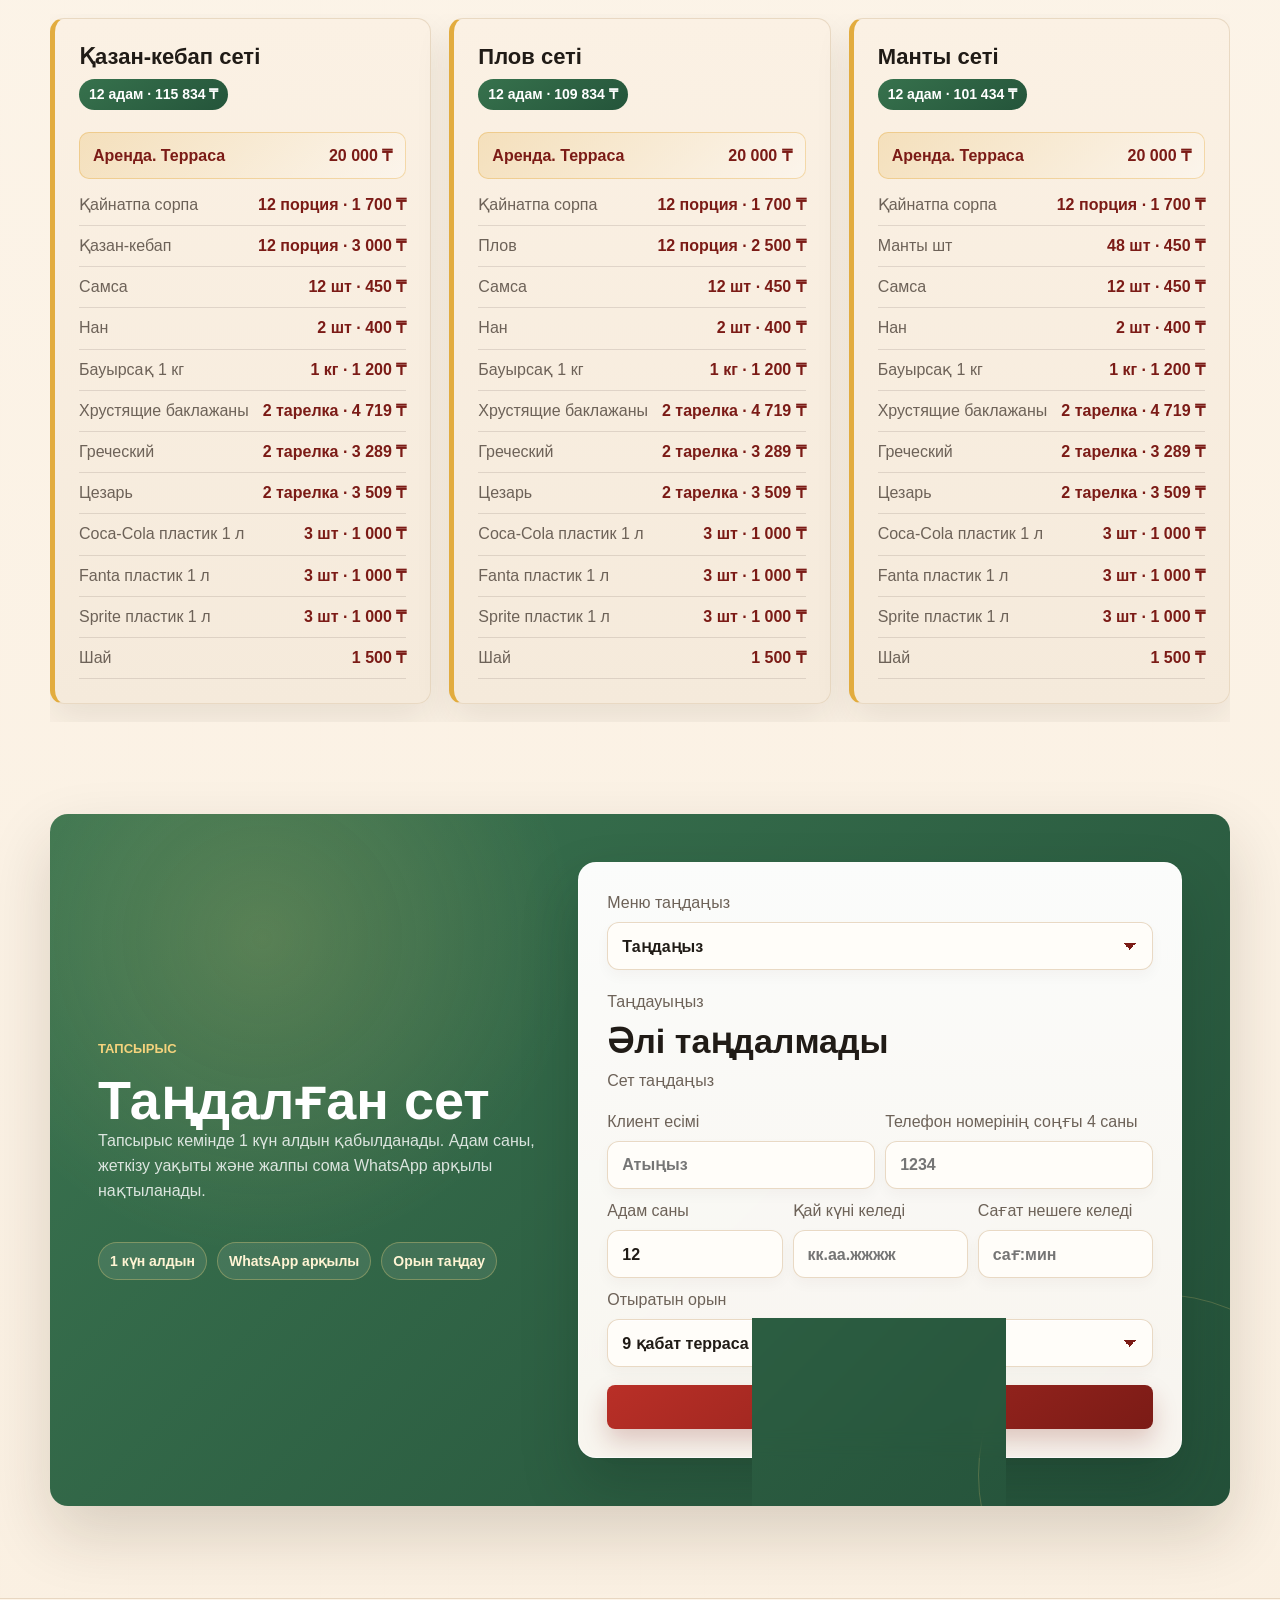
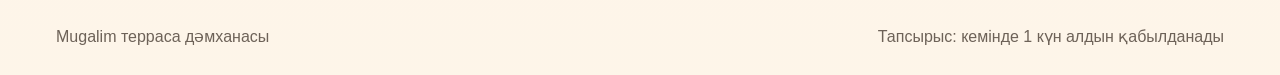
==== commit 2c486c2e: "Add files via upload" ====
--- a/index.html
+++ b/index.html
@@ -7,6 +7,12 @@
     <link rel="stylesheet" href="styles.css" />
   </head>
   <body>
+    <div class="beta-ticker" role="status" aria-label="Beta ескерту">
+      <div class="beta-ticker-track">
+        <span>⚠️ Назар аударыңыз! Сайт қазіргі уақытта Beta-нұсқада жұмыс істейді. Кейбір бөлімдер мен мүмкіндіктер әлі де жетілдірілуде.</span>
+        <span aria-hidden="true">⚠️ Назар аударыңыз! Сайт қазіргі уақытта Beta-нұсқада жұмыс істейді. Кейбір бөлімдер мен мүмкіндіктер әлі де жетілдірілуде.</span>
+      </div>
+    </div>
     <header class="topbar">
       <a class="brand" href="#top" aria-label="Басты бет">
         <span class="brand-mark">M</span>
@@ -130,11 +136,15 @@
             </label>
           </div>
           <div class="lodging-control calc-lodging-panel is-hidden">
-            <strong>қону</strong>
+            <strong>Қону</strong>
             <div>
               <label for="lodging-arrival-date">
                 <span>Қонуға қай күні келеді</span>
                 <input id="lodging-arrival-date" type="text" inputmode="numeric" maxlength="10" placeholder="кк.аа.жжжж" />
+              </label>
+              <label for="lodging-arrival-time">
+                <span>Қай уақытта келеді</span>
+                <input id="lodging-arrival-time" type="text" inputmode="numeric" maxlength="5" placeholder="сағ:мин" />
               </label>
               <label for="lodging-return-date">
                 <span>Қай күні қайтады</span>
@@ -397,8 +407,9 @@
           <div><dt>Келетін күні</dt><dd id="pdf-date">әлі таңдалмады</dd></div>
           <div><dt>Келетін сағаты</dt><dd id="pdf-time">әлі таңдалмады</dd></div>
           <div><dt>Отыратын орын</dt><dd id="pdf-venue">9 қабат терраса</dd></div>
-          <div><dt>Аренда</dt><dd id="pdf-rent">20 000 ₸</dd></div>
+          <div><dt>Аренда</dt><dd id="pdf-rent">20 000 ₸</dd></div>
           <div class="lodging-row is-hidden"><dt>Қонуға қай күні келеді</dt><dd id="pdf-lodging-arrival">әлі таңдалмады</dd></div>
+          <div class="lodging-row is-hidden"><dt>Қай уақытта келеді</dt><dd id="pdf-lodging-arrival-time">әлі таңдалмады</dd></div>
           <div class="lodging-row is-hidden"><dt>Қай күні қайтады</dt><dd id="pdf-lodging-return-date">әлі таңдалмады</dd></div>
           <div class="lodging-row is-hidden"><dt>Қай сағатта қайтады</dt><dd id="pdf-lodging-return-time">әлі таңдалмады</dd></div>
           <div><dt>Сет ішіндегі тағамдар</dt><dd id="pdf-foods">-</dd></div>
--- a/styles.css
+++ b/styles.css
@@ -11,8 +11,10 @@
   --cream: #f5eadb;
   --cream-strong: #efe0cc;
   --white: #ffffff;
-  --shadow: 0 24px 56px rgba(44, 28, 14, 0.15);
-  --soft-shadow: 0 14px 34px rgba(44, 28, 14, 0.1);
+  --shadow: 0 28px 64px rgba(44, 28, 14, 0.16);
+  --soft-shadow: 0 16px 38px rgba(44, 28, 14, 0.09);
+  --surface: rgba(255, 253, 249, 0.9);
+  --surface-strong: #fffdf9;
   --font-main: "Segoe UI", "Inter", "Roboto", Arial, sans-serif;
 }
 
@@ -28,8 +30,8 @@
   margin: 0;
   color: var(--ink);
   background:
-    linear-gradient(180deg, rgba(255, 248, 237, 0.96), rgba(250, 239, 224, 0.9)),
-    repeating-linear-gradient(90deg, rgba(127, 30, 24, 0.035) 0 1px, transparent 1px 56px);
+    linear-gradient(180deg, rgba(255, 250, 242, 0.98), rgba(250, 239, 224, 0.94)),
+    repeating-linear-gradient(90deg, rgba(127, 30, 24, 0.025) 0 1px, transparent 1px 64px);
   font-family: var(--font-main);
   font-size: 16px;
   line-height: 1.45;
@@ -51,21 +53,72 @@
   font-weight: 700;
   letter-spacing: 0;
   cursor: pointer;
+  transition:
+    transform 160ms ease,
+    box-shadow 160ms ease,
+    background 160ms ease,
+    border-color 160ms ease,
+    color 160ms ease;
+}
+
+button:hover,
+a.button:hover {
+  transform: translateY(-1px);
+}
+
+.beta-ticker {
+  position: sticky;
+  top: 0;
+  z-index: 30;
+  overflow: hidden;
+  min-height: 36px;
+  display: flex;
+  align-items: center;
+  color: #fff7df;
+  background: linear-gradient(90deg, var(--brand-dark), var(--brand), var(--brand-dark));
+  border-bottom: 1px solid rgba(255, 255, 255, 0.18);
+  box-shadow: 0 8px 22px rgba(127, 30, 24, 0.18);
+}
+
+.beta-ticker-track {
+  display: inline-flex;
+  width: max-content;
+  gap: 42px;
+  padding-left: 100%;
+  white-space: nowrap;
+  animation: beta-ticker-scroll 28s linear infinite;
+}
+
+.beta-ticker span {
+  font-size: 14px;
+  font-weight: 750;
+  line-height: 1;
+}
+
+@keyframes beta-ticker-scroll {
+  from {
+    transform: translateX(0);
+  }
+
+  to {
+    transform: translateX(-50%);
+  }
 }
 
 .topbar {
   position: sticky;
-  top: 0;
+  top: 36px;
   z-index: 10;
   display: flex;
   align-items: center;
   justify-content: space-between;
   gap: 18px;
-  padding: 12px clamp(18px, 5vw, 56px);
-  background: rgba(255, 248, 237, 0.92);
-  border-bottom: 1px solid var(--line);
-  backdrop-filter: blur(14px);
-  box-shadow: 0 8px 24px rgba(44, 28, 14, 0.06);
+  padding: 14px clamp(18px, 5vw, 56px);
+  background:
+    linear-gradient(180deg, rgba(255, 253, 249, 0.94), rgba(255, 248, 237, 0.9));
+  border-bottom: 1px solid rgba(232, 215, 193, 0.78);
+  backdrop-filter: blur(16px);
+  box-shadow: 0 10px 30px rgba(44, 28, 14, 0.08);
 }
 
 .brand,
@@ -85,6 +138,7 @@
   font-weight: 750;
   line-height: 1.15;
   min-width: fit-content;
+  color: var(--ink);
 }
 
 .brand-mark {
@@ -92,7 +146,7 @@
   place-items: center;
   width: 34px;
   height: 34px;
-  border-radius: 8px;
+  border-radius: 10px;
   color: var(--white);
   background: linear-gradient(145deg, var(--brand), var(--brand-dark));
   box-shadow: 0 8px 18px rgba(127, 30, 24, 0.24);
@@ -322,13 +376,14 @@
   z-index: 2;
   overflow: hidden;
   border: 1px solid var(--line);
-  border-radius: 12px;
-  background: var(--white);
+  border-radius: 14px;
+  background:
+    linear-gradient(180deg, rgba(255, 255, 255, 0.96), rgba(255, 250, 244, 0.96));
   box-shadow: var(--shadow);
 }
 
 .quick-panel div {
-  padding: 24px;
+  padding: 26px;
   border-right: 1px solid var(--line);
 }
 
@@ -354,7 +409,7 @@
 .section,
 .order {
   width: min(1180px, calc(100% - 36px));
-  margin: 88px auto;
+  margin: 92px auto;
 }
 
 .section-head,
@@ -401,10 +456,11 @@
   margin: 0;
   align-self: end;
   padding: 18px 20px;
+  border: 1px solid rgba(232, 215, 193, 0.9);
   border-left: 4px solid var(--brand);
-  border-radius: 10px;
+  border-radius: 12px;
   color: var(--brand-dark);
-  background: var(--white);
+  background: linear-gradient(180deg, var(--white), #fff8ef);
   line-height: 1.5;
   box-shadow: var(--soft-shadow);
 }
@@ -421,9 +477,10 @@
   display: flex;
   flex-direction: column;
   padding: 24px;
-  border: 1px solid var(--line);
-  border-radius: 12px;
-  background: linear-gradient(180deg, var(--white), #fffaf4);
+  border: 1px solid rgba(232, 215, 193, 0.92);
+  border-radius: 14px;
+  background:
+    linear-gradient(180deg, rgba(255, 255, 255, 0.98), rgba(255, 249, 241, 0.98));
   box-shadow: 0 12px 26px rgba(44, 28, 14, 0.07);
   transition: transform 0.18s ease, box-shadow 0.18s ease, border-color 0.18s ease;
 }
@@ -474,8 +531,9 @@
 .set-card button {
   margin-top: auto;
   color: var(--brand-dark);
-  background: var(--cream);
+  background: linear-gradient(180deg, #fff5e5, var(--cream));
   border: 1px solid rgba(226, 172, 63, 0.35);
+  box-shadow: inset 0 1px 0 rgba(255, 255, 255, 0.72);
 }
 
 .set-card button:hover {
@@ -484,16 +542,18 @@
 }
 
 .group-calculator {
+  --calc-control-width: min(150%, 680px);
   display: grid;
   grid-template-columns: minmax(220px, 0.78fr) minmax(300px, 0.92fr) minmax(400px, 1.28fr);
   gap: 22px;
   align-items: start;
   margin-top: 22px;
-  padding: 26px;
-  border: 1px solid var(--line);
-  border-radius: 14px;
-  background: rgba(255, 255, 255, 0.82);
-  box-shadow: var(--soft-shadow);
+  padding: 28px;
+  border: 1px solid rgba(232, 215, 193, 0.92);
+  border-radius: 18px;
+  background:
+    linear-gradient(180deg, rgba(255, 255, 255, 0.92), rgba(255, 250, 244, 0.88));
+  box-shadow: 0 22px 50px rgba(44, 28, 14, 0.1);
   backdrop-filter: blur(8px);
   overflow: visible;
 }
@@ -514,7 +574,7 @@
 .calculator-controls {
   grid-template-columns: minmax(190px, 1.25fr) minmax(110px, 0.7fr) minmax(230px, 1.45fr);
   align-items: start;
-  width: min(150%, 640px);
+  width: var(--calc-control-width);
   position: relative;
   z-index: 20;
 }
@@ -534,53 +594,45 @@
 
 .calc-lodging-panel {
   grid-column: 2;
-  width: min(150%, 640px);
+  width: var(--calc-control-width);
   display: grid;
   position: relative;
   z-index: 1;
-  gap: 14px;
+  gap: 10px;
   align-self: start;
-  margin: 8px 0 0;
-  padding: 18px 18px 16px;
-  border: 1px solid rgba(226, 172, 63, 0.45);
-  border-left: 5px solid var(--gold);
-  border-radius: 16px;
-  background:
-    linear-gradient(180deg, rgba(255, 253, 249, 0.98), rgba(255, 248, 237, 0.94));
-  box-shadow:
-    0 16px 34px rgba(44, 28, 14, 0.09),
-    inset 0 1px 0 rgba(255, 255, 255, 0.85);
+  margin: 10px 0 0;
+  padding: 0;
+  border: 0;
+  border-radius: 0;
+  background: transparent;
+  box-shadow: none;
 }
 
 .calc-lodging-panel strong {
-  display: inline-flex;
-  align-items: center;
+  display: block;
   width: fit-content;
-  min-height: 30px;
-  padding: 0 12px;
-  border-radius: 999px;
-  color: var(--brand-dark);
-  background: linear-gradient(180deg, rgba(185, 47, 39, 0.1), rgba(185, 47, 39, 0.06));
-  font-size: 16px;
-  font-weight: 850;
+  padding: 0;
+  background: transparent;
 }
 
 .calc-lodging-panel > div {
   display: grid;
-  grid-template-columns: 1fr;
+  grid-template-columns: repeat(2, minmax(0, 1fr));
   gap: 12px;
 }
 
 .calc-lodging-panel label {
   display: grid;
-  gap: 7px;
+  gap: 8px;
   min-width: 0;
 }
 
+.people-control span,
+.calc-lodging-panel strong,
 .calc-lodging-panel span {
   color: var(--muted);
-  font-size: 13px;
-  font-weight: 800;
+  font-size: 16px;
+  font-weight: 650;
   line-height: 1.2;
 }
 
@@ -588,16 +640,16 @@
   width: 100%;
   min-height: 48px;
   padding: 0 14px;
-  border: 1px solid var(--line);
+  border: 1px solid rgba(232, 215, 193, 0.95);
   border-radius: 12px;
   color: var(--ink);
-  background: #fffdf9;
+  background: var(--surface-strong);
   font: inherit;
   font-size: 16px;
   font-weight: 750;
   box-shadow:
-    inset 0 1px 0 rgba(255, 255, 255, 0.78),
-    0 6px 14px rgba(44, 28, 14, 0.04);
+    inset 0 1px 0 rgba(255, 255, 255, 0.8),
+    0 6px 14px rgba(44, 28, 14, 0.035);
 }
 
 .calc-lodging-panel input:focus {
@@ -618,10 +670,7 @@
 }
 
 .people-control span {
-  color: var(--muted);
-  font-weight: 650;
   min-width: 0;
-  line-height: 1.2;
 }
 
 .people-control input,
@@ -629,13 +678,16 @@
   width: 100%;
   min-height: 48px;
   padding: 0 14px;
-  border: 1px solid var(--line);
-  border-radius: 10px;
+  border: 1px solid rgba(232, 215, 193, 0.95);
+  border-radius: 12px;
   color: var(--ink);
-  background: #fffdf9;
+  background: var(--surface-strong);
   font: inherit;
   font-size: 16px;
   font-weight: 750;
+  box-shadow:
+    inset 0 1px 0 rgba(255, 255, 255, 0.8),
+    0 6px 14px rgba(44, 28, 14, 0.035);
 }
 
 .native-select-hidden {
@@ -656,7 +708,7 @@
   padding: 0 42px 0 14px;
   overflow: hidden;
   color: var(--ink);
-  background-color: #fffdf9;
+  background-color: var(--surface-strong);
   background-image:
     linear-gradient(45deg, transparent 50%, var(--brand-dark) 50%),
     linear-gradient(135deg, var(--brand-dark) 50%, transparent 50%);
@@ -665,13 +717,15 @@
     calc(100% - 16px) 50%;
   background-repeat: no-repeat;
   background-size: 7px 7px, 7px 7px;
-  border: 1px solid var(--line);
-  border-radius: 10px;
+  border: 1px solid rgba(232, 215, 193, 0.95);
+  border-radius: 12px;
   text-align: left;
   text-overflow: ellipsis;
   white-space: nowrap;
   font-weight: 750;
-  box-shadow: inset 0 1px 0 rgba(255, 255, 255, 0.72);
+  box-shadow:
+    inset 0 1px 0 rgba(255, 255, 255, 0.8),
+    0 6px 14px rgba(44, 28, 14, 0.035);
 }
 
 .custom-select-button::after {
@@ -694,12 +748,12 @@
   right: 0;
   min-width: max(100%, 240px);
   display: none;
-  padding: 6px;
-  border: 1px solid var(--line);
-  border-radius: 10px;
-  background: var(--white);
+  padding: 7px;
+  border: 1px solid rgba(232, 215, 193, 0.95);
+  border-radius: 14px;
+  background: var(--surface-strong);
   z-index: 210;
-  box-shadow: 0 18px 36px rgba(35, 24, 16, 0.18);
+  box-shadow: 0 22px 44px rgba(35, 24, 16, 0.18);
 }
 
 .custom-select[data-select-id="calc-venue"] .custom-select-menu,
@@ -718,6 +772,7 @@
   padding: 0 12px;
   color: var(--ink);
   background: transparent;
+  border-radius: 10px;
   text-align: left;
   font-weight: 650;
 }
@@ -740,8 +795,10 @@
   align-content: start;
   gap: 6px;
   padding: 16px;
-  border-radius: 8px;
-  background: var(--cream);
+  border: 1px solid rgba(232, 215, 193, 0.78);
+  border-radius: 12px;
+  background: linear-gradient(180deg, #f8efe3, var(--cream));
+  box-shadow: inset 0 1px 0 rgba(255, 255, 255, 0.58);
 }
 
 .calc-item span,
@@ -790,8 +847,9 @@
 .salad-form {
   padding: 18px;
   border: 1px solid rgba(232, 215, 193, 0.9);
-  border-radius: 12px;
-  background: linear-gradient(180deg, var(--cream), #f8efe3);
+  border-radius: 14px;
+  background: linear-gradient(180deg, #f8efe3, var(--cream));
+  box-shadow: 0 12px 26px rgba(44, 28, 14, 0.055);
 }
 
 .salad-editor > div:first-child {
@@ -827,9 +885,9 @@
   align-items: center;
   gap: 10px;
   padding: 14px;
-  border: 1px solid var(--line);
-  border-radius: 10px;
-  background: var(--white);
+  border: 1px solid rgba(232, 215, 193, 0.95);
+  border-radius: 12px;
+  background: linear-gradient(180deg, var(--white), #fffbf5);
   box-shadow: 0 8px 18px rgba(44, 28, 14, 0.06);
 }
 
@@ -869,8 +927,8 @@
   align-items: center;
   gap: 6px;
   padding: 4px;
-  border-radius: 10px;
-  background: var(--cream-strong);
+  border-radius: 12px;
+  background: linear-gradient(180deg, #f5eadb, #ead8bf);
 }
 
 .salad-qty > span {
@@ -918,16 +976,18 @@
 #food-list button {
   width: 38px;
   color: var(--brand-dark);
-  background: var(--white);
-  border: 1px solid var(--line);
+  background: var(--surface-strong);
+  border: 1px solid rgba(232, 215, 193, 0.95);
   font-size: 18px;
+  box-shadow: 0 4px 10px rgba(44, 28, 14, 0.05);
 }
 
 .removed-salads {
   padding: 18px;
   border: 1px solid rgba(232, 215, 193, 0.9);
-  border-radius: 12px;
-  background: linear-gradient(180deg, var(--cream), #f8efe3);
+  border-radius: 14px;
+  background: linear-gradient(180deg, #f8efe3, var(--cream));
+  box-shadow: 0 12px 26px rgba(44, 28, 14, 0.055);
 }
 
 #removed-salad-list li,
@@ -963,10 +1023,10 @@
   min-width: 0;
   min-height: 42px;
   padding: 0 12px;
-  border: 1px solid var(--line);
-  border-radius: 8px;
+  border: 1px solid rgba(232, 215, 193, 0.95);
+  border-radius: 10px;
   color: var(--ink);
-  background: var(--white);
+  background: var(--surface-strong);
   font: inherit;
 }
 
@@ -1035,11 +1095,11 @@
 .menu-list > div {
   min-height: 100%;
   padding: 24px;
-  border: 1px solid var(--line);
+  border: 1px solid rgba(232, 215, 193, 0.92);
   border-left: 5px solid var(--gold);
-  border-radius: 12px;
-  background: linear-gradient(180deg, var(--cream), #f9f0e4);
-  box-shadow: 0 14px 30px rgba(44, 28, 14, 0.08);
+  border-radius: 14px;
+  background: linear-gradient(180deg, #fbf1e4, var(--cream));
+  box-shadow: 0 16px 36px rgba(44, 28, 14, 0.09);
   scroll-snap-align: start;
   scroll-snap-stop: always;
 }
@@ -1221,10 +1281,11 @@
   justify-self: end;
   padding: clamp(20px, 3vw, 28px);
   border: 1px solid rgba(255, 255, 255, 0.72);
-  border-radius: 16px;
+  border-radius: 18px;
   color: var(--ink);
-  background: rgba(255, 255, 255, 0.96);
-  box-shadow: 0 24px 48px rgba(20, 43, 29, 0.28);
+  background:
+    linear-gradient(180deg, rgba(255, 255, 255, 0.98), rgba(255, 250, 244, 0.97));
+  box-shadow: 0 28px 54px rgba(20, 43, 29, 0.26);
   backdrop-filter: blur(12px);
 }
 
@@ -1249,13 +1310,15 @@
 .order-details select {
   min-height: 48px;
   padding: 0 14px;
-  border: 1px solid var(--line);
-  border-radius: 10px;
+  border: 1px solid rgba(232, 215, 193, 0.95);
+  border-radius: 12px;
   color: var(--ink);
-  background: #fffdf9;
+  background: var(--surface-strong);
   font: inherit;
   font-weight: 750;
-  box-shadow: inset 0 1px 0 rgba(255, 255, 255, 0.72);
+  box-shadow:
+    inset 0 1px 0 rgba(255, 255, 255, 0.8),
+    0 6px 14px rgba(44, 28, 14, 0.035);
 }
 
 .order-select select,
@@ -1593,6 +1656,19 @@
     overflow-x: hidden;
   }
 
+  .beta-ticker {
+    min-height: 34px;
+  }
+
+  .beta-ticker-track {
+    gap: 30px;
+    animation-duration: 24s;
+  }
+
+  .beta-ticker span {
+    font-size: 13px;
+  }
+
   .topbar {
     align-items: flex-start;
     flex-direction: column;
